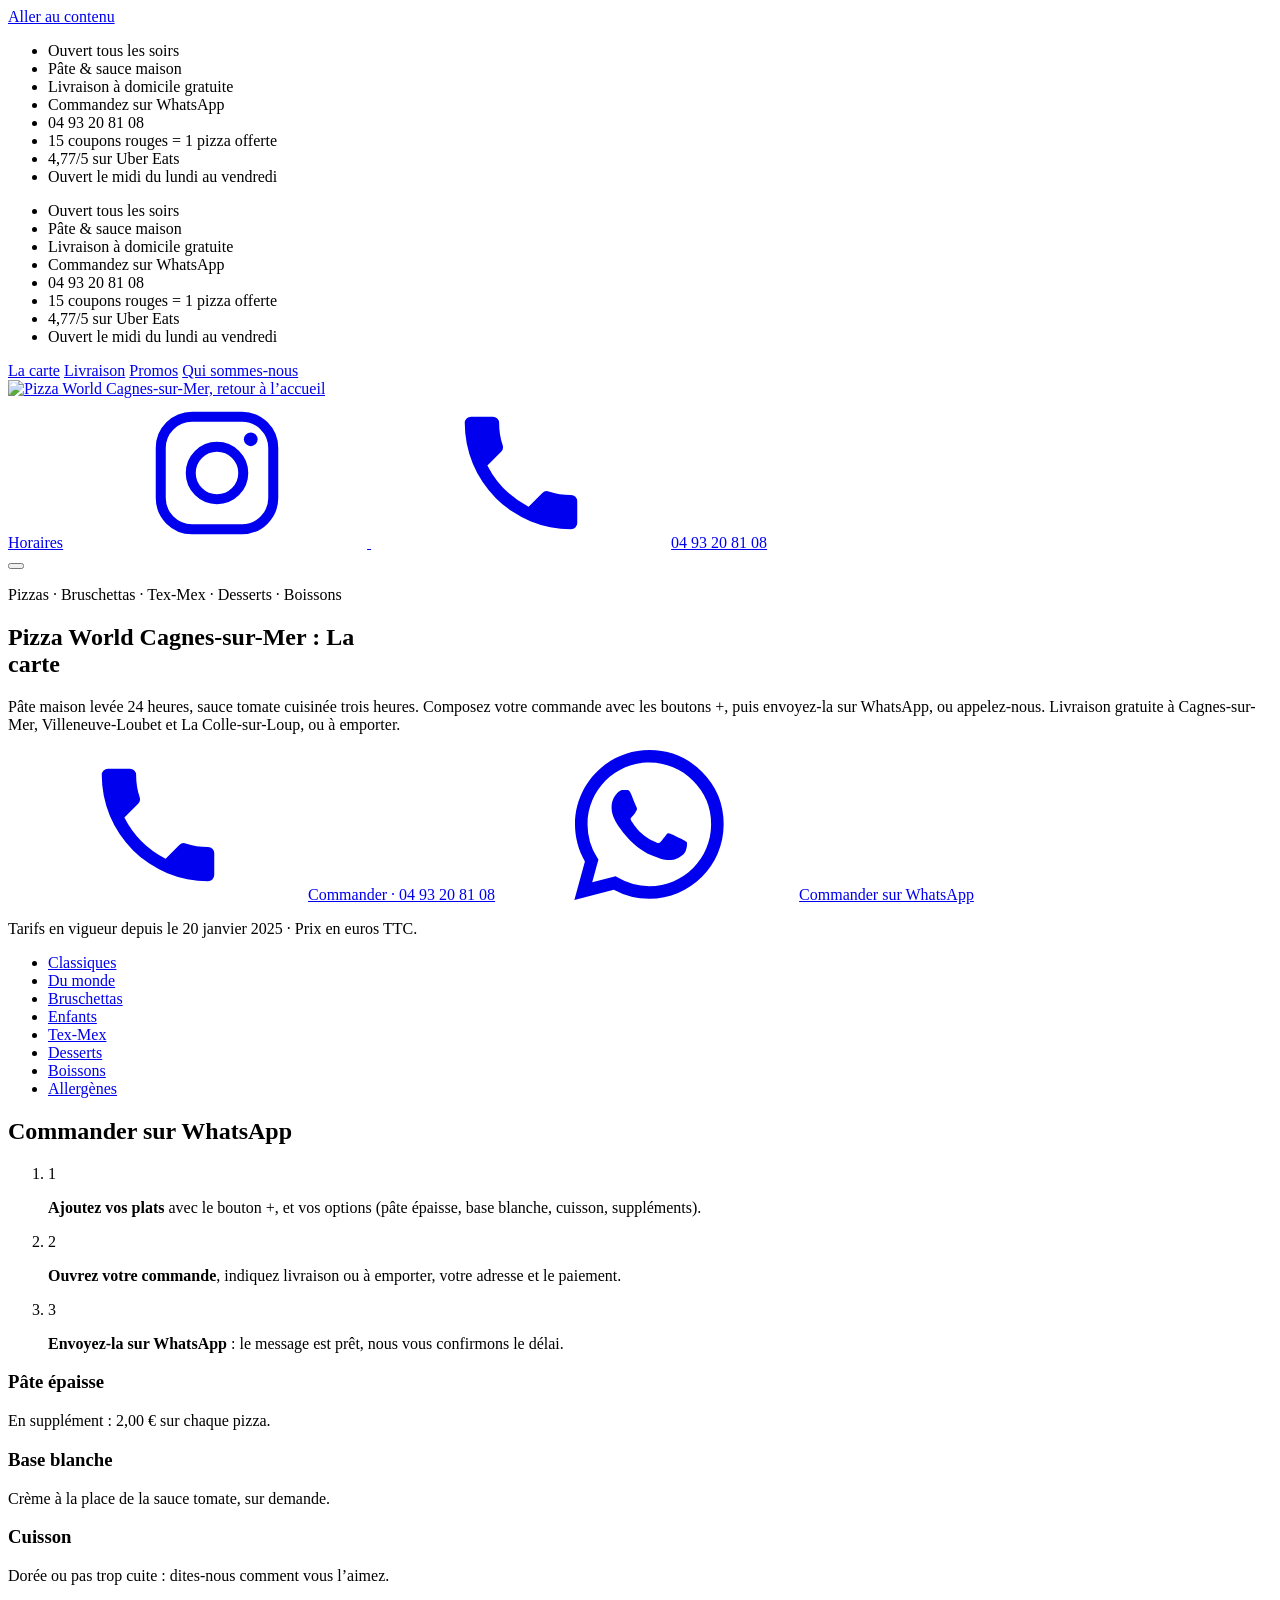
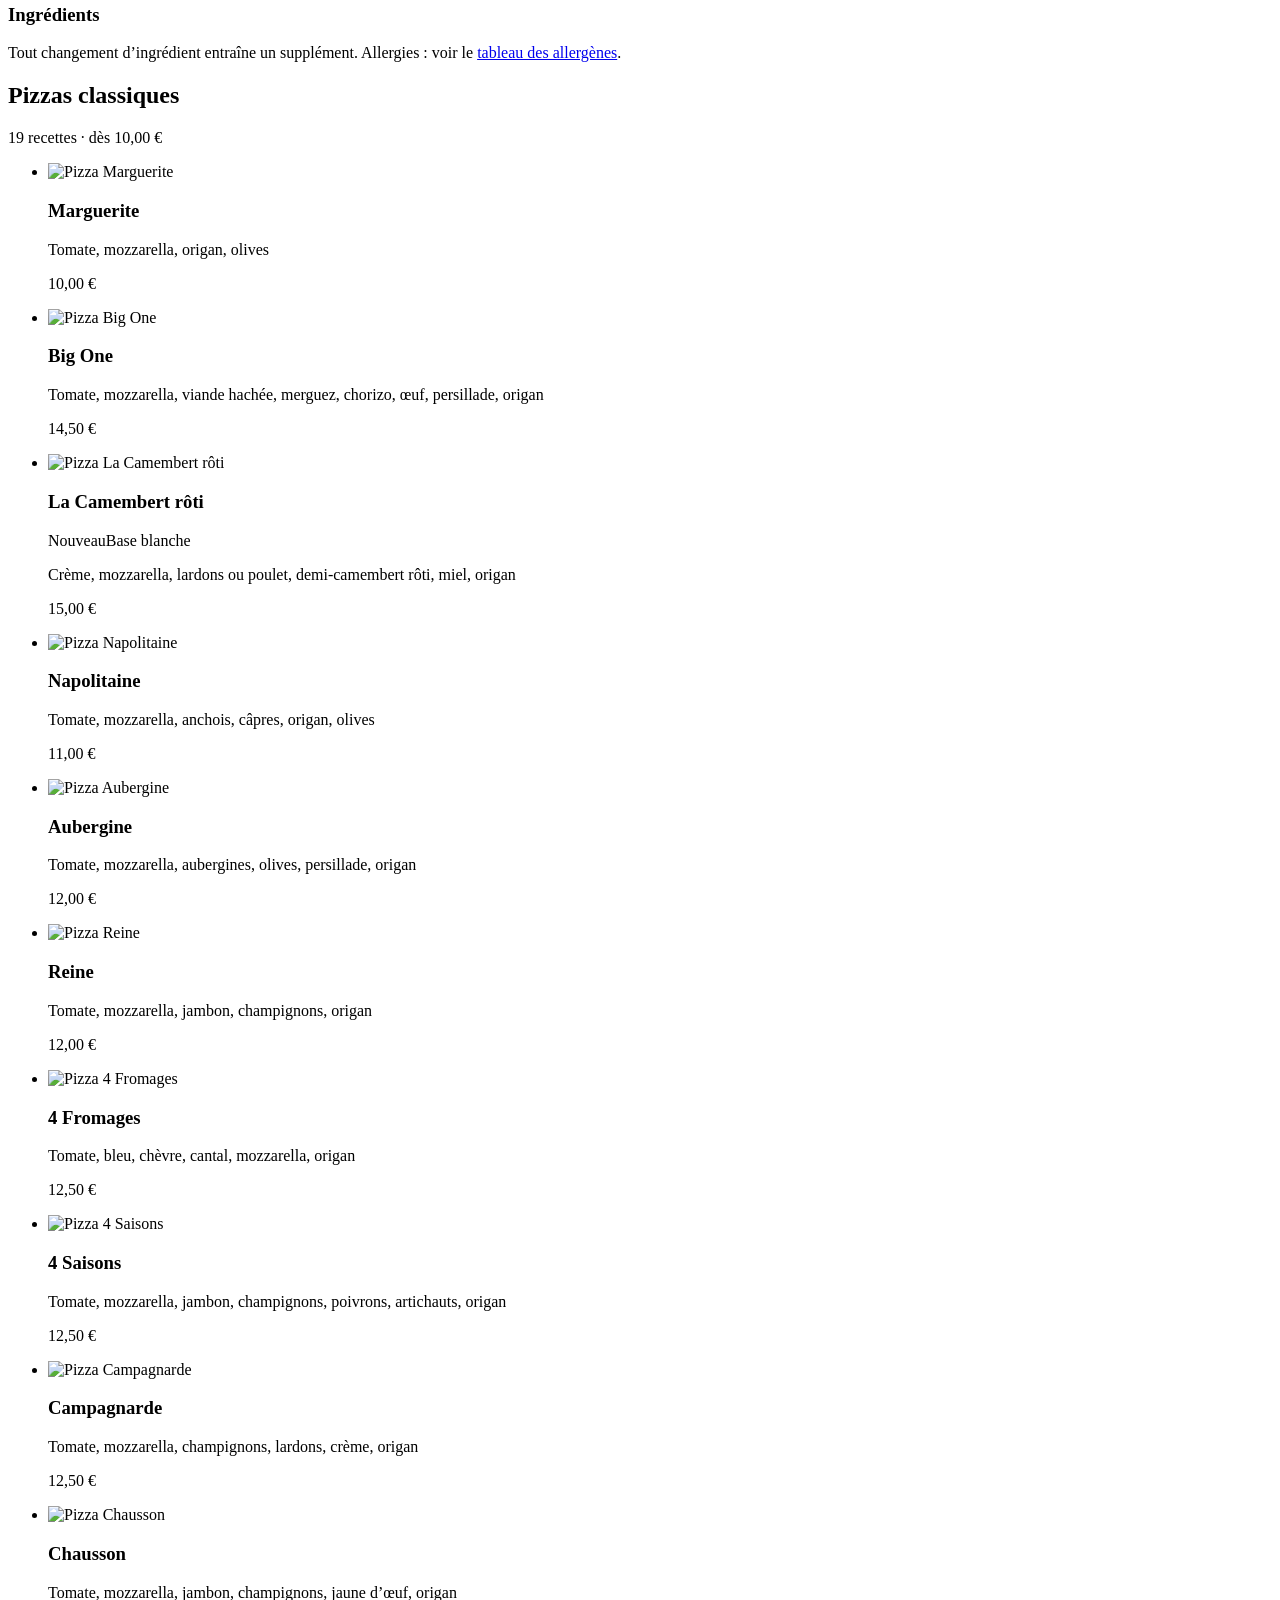
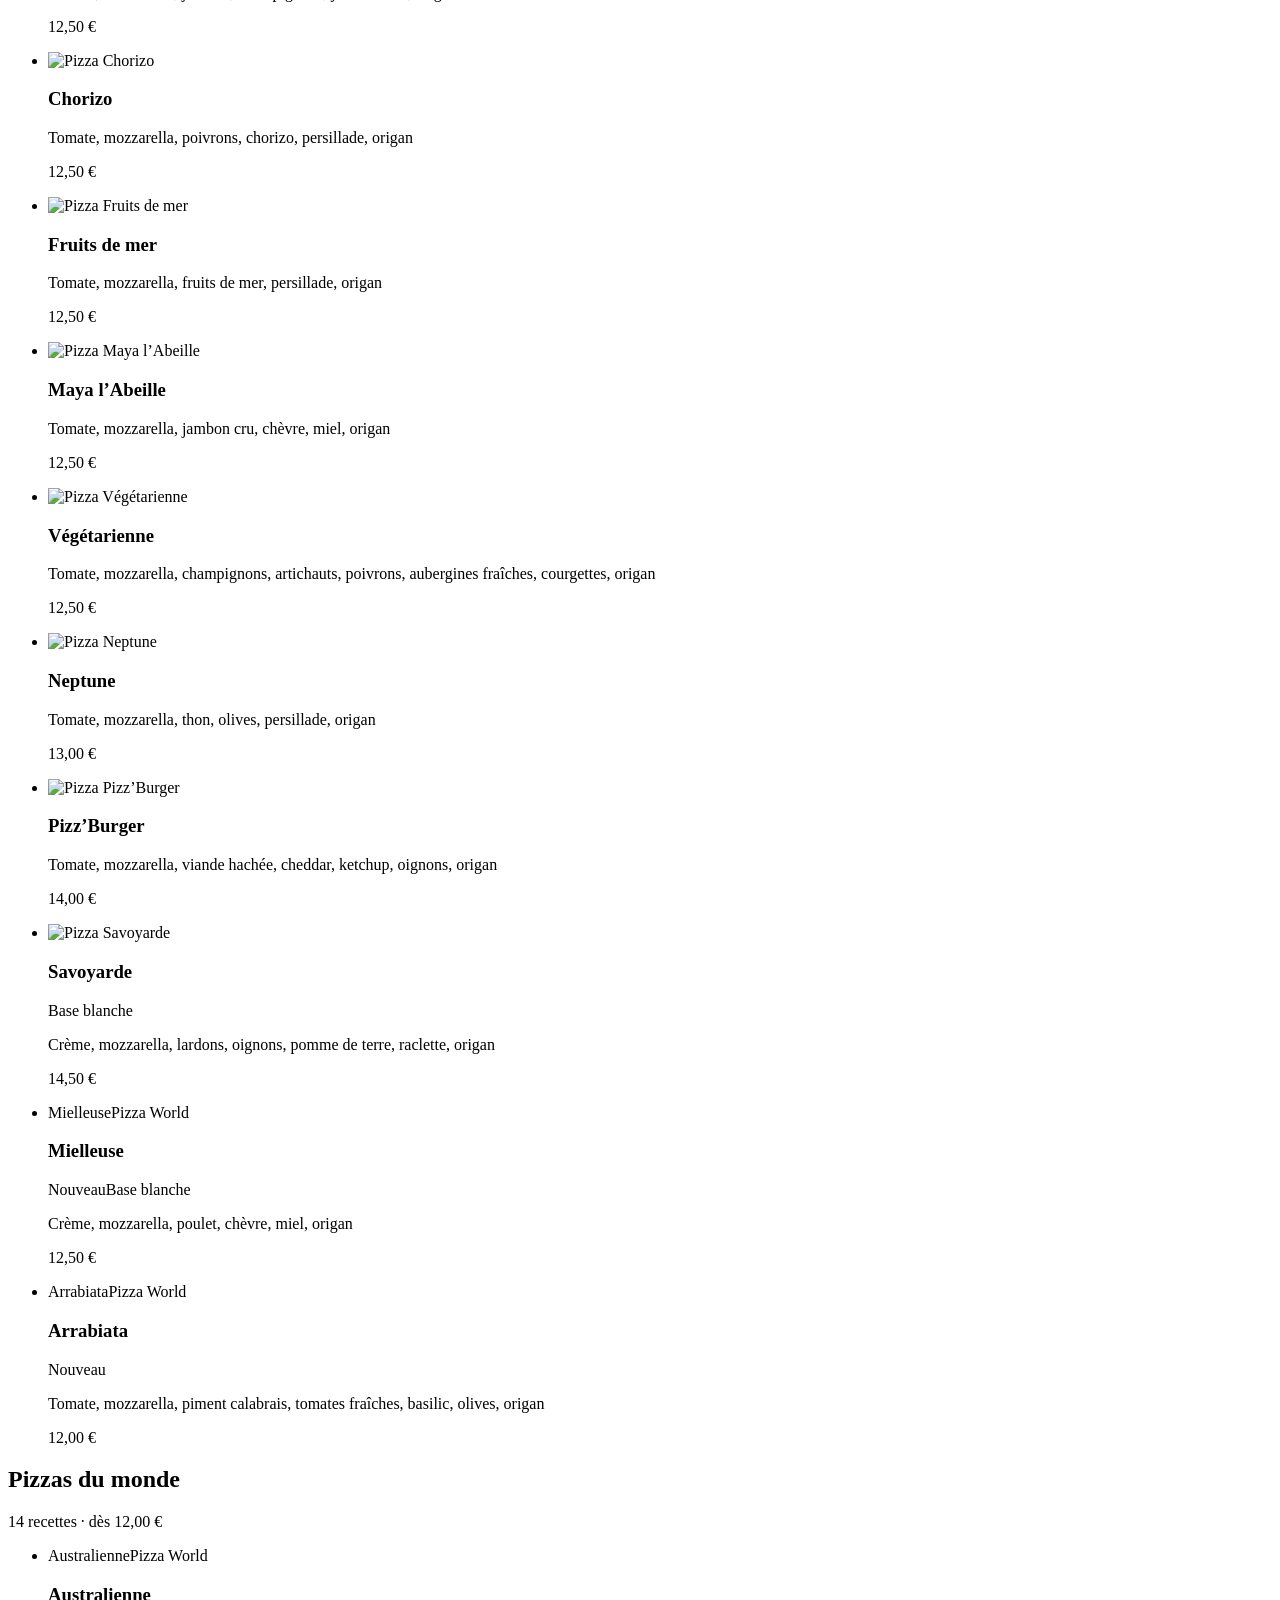
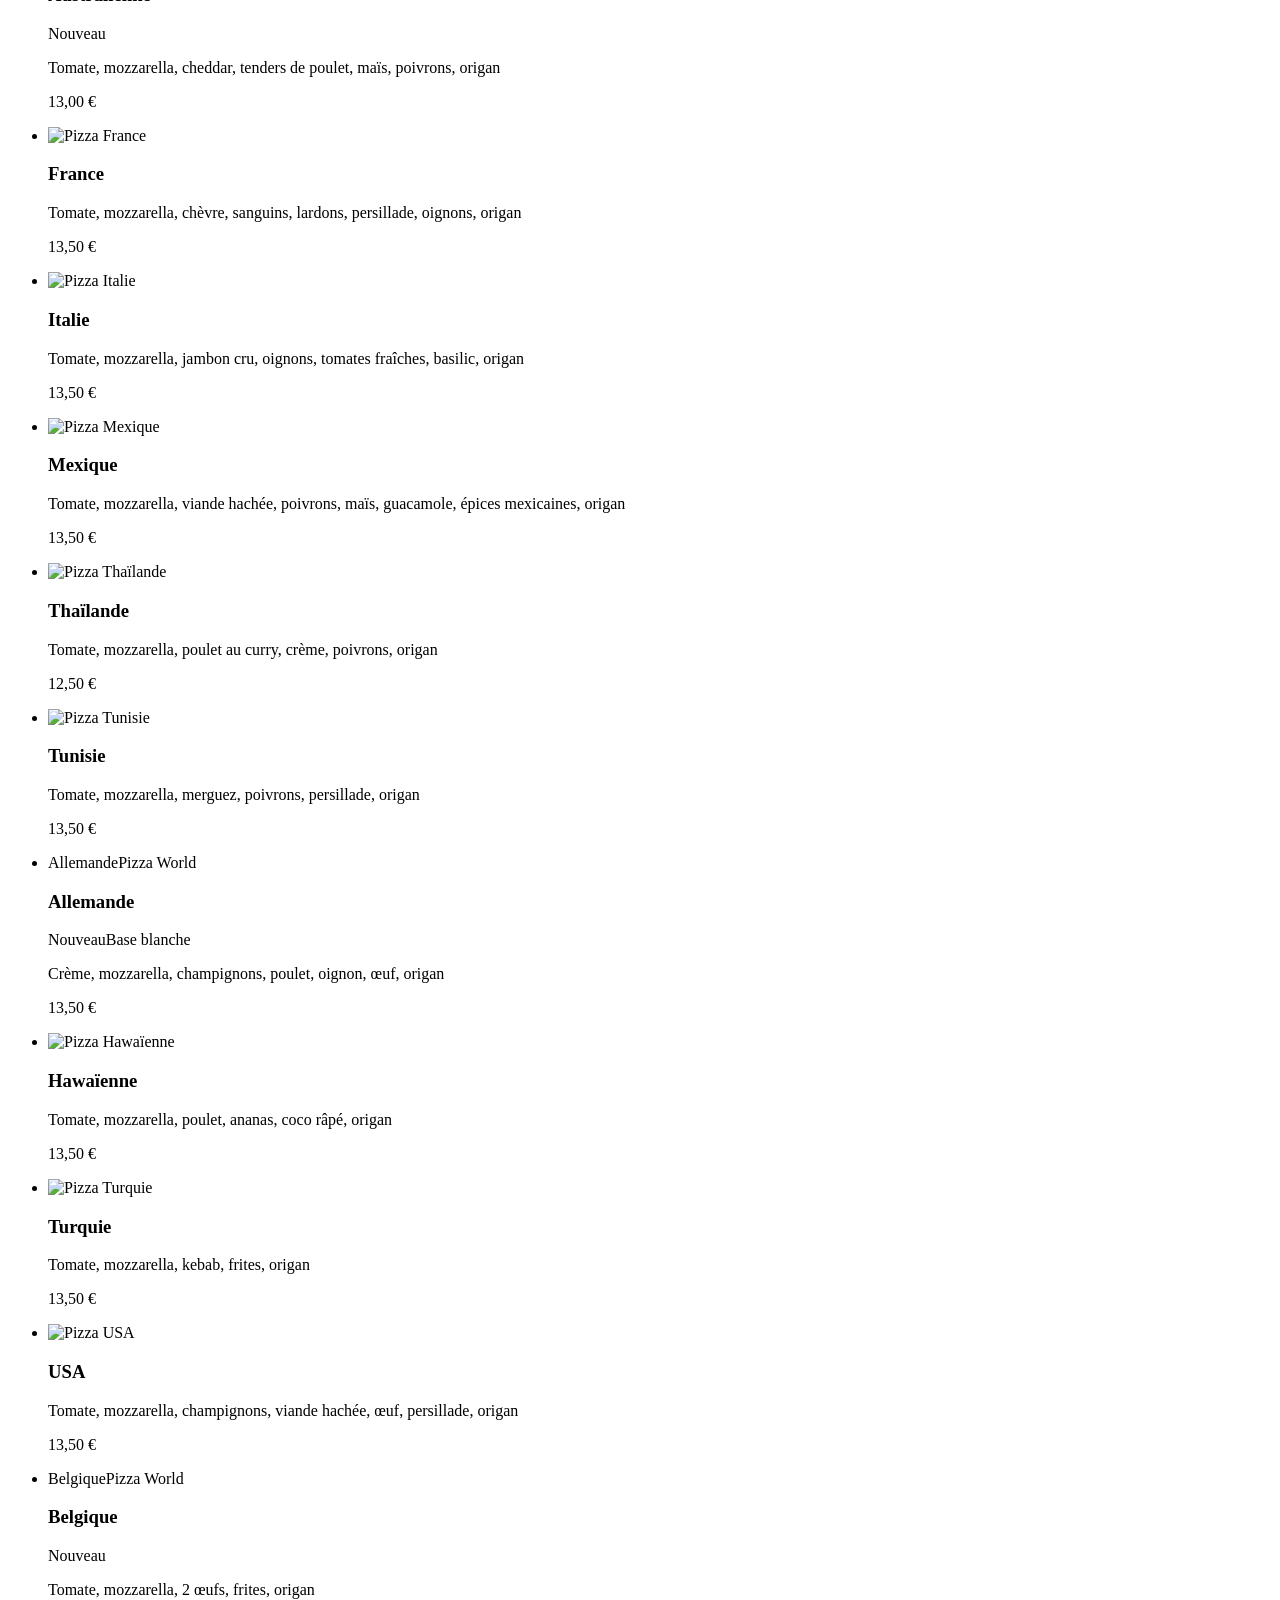
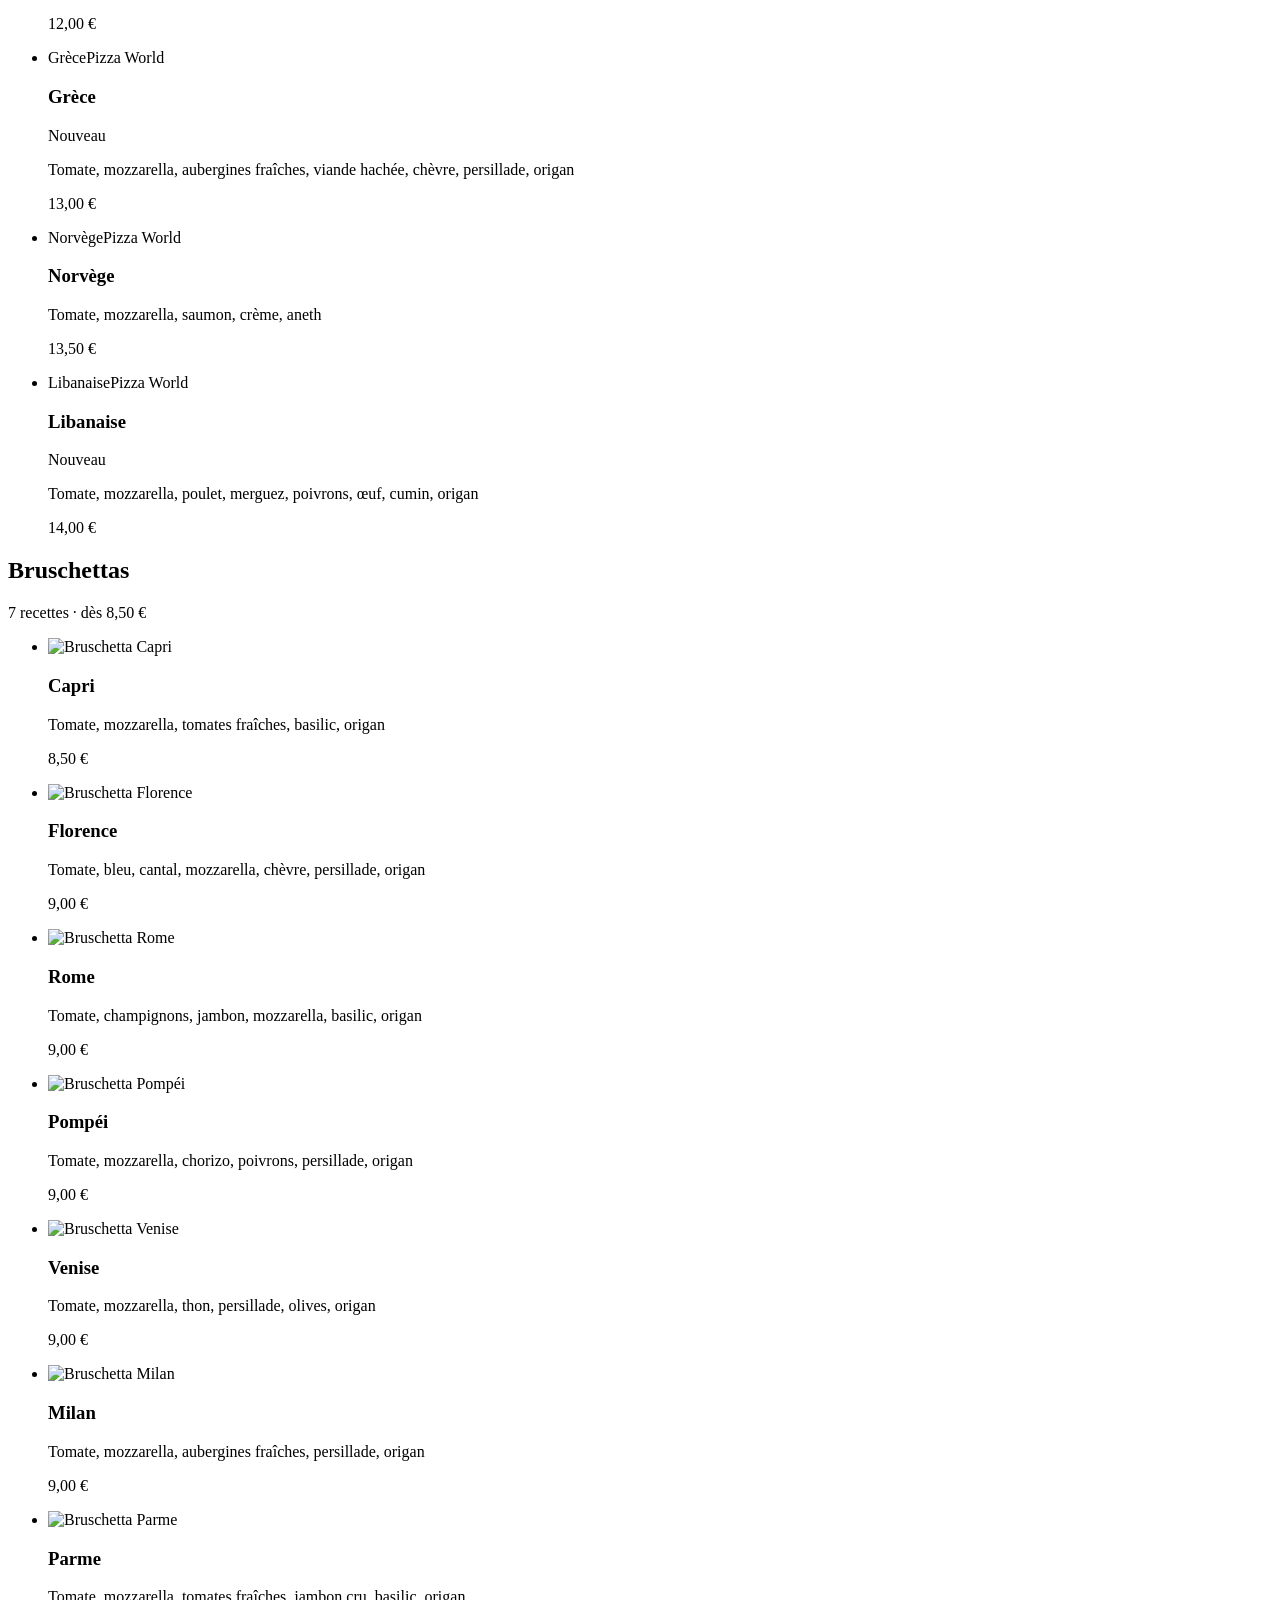
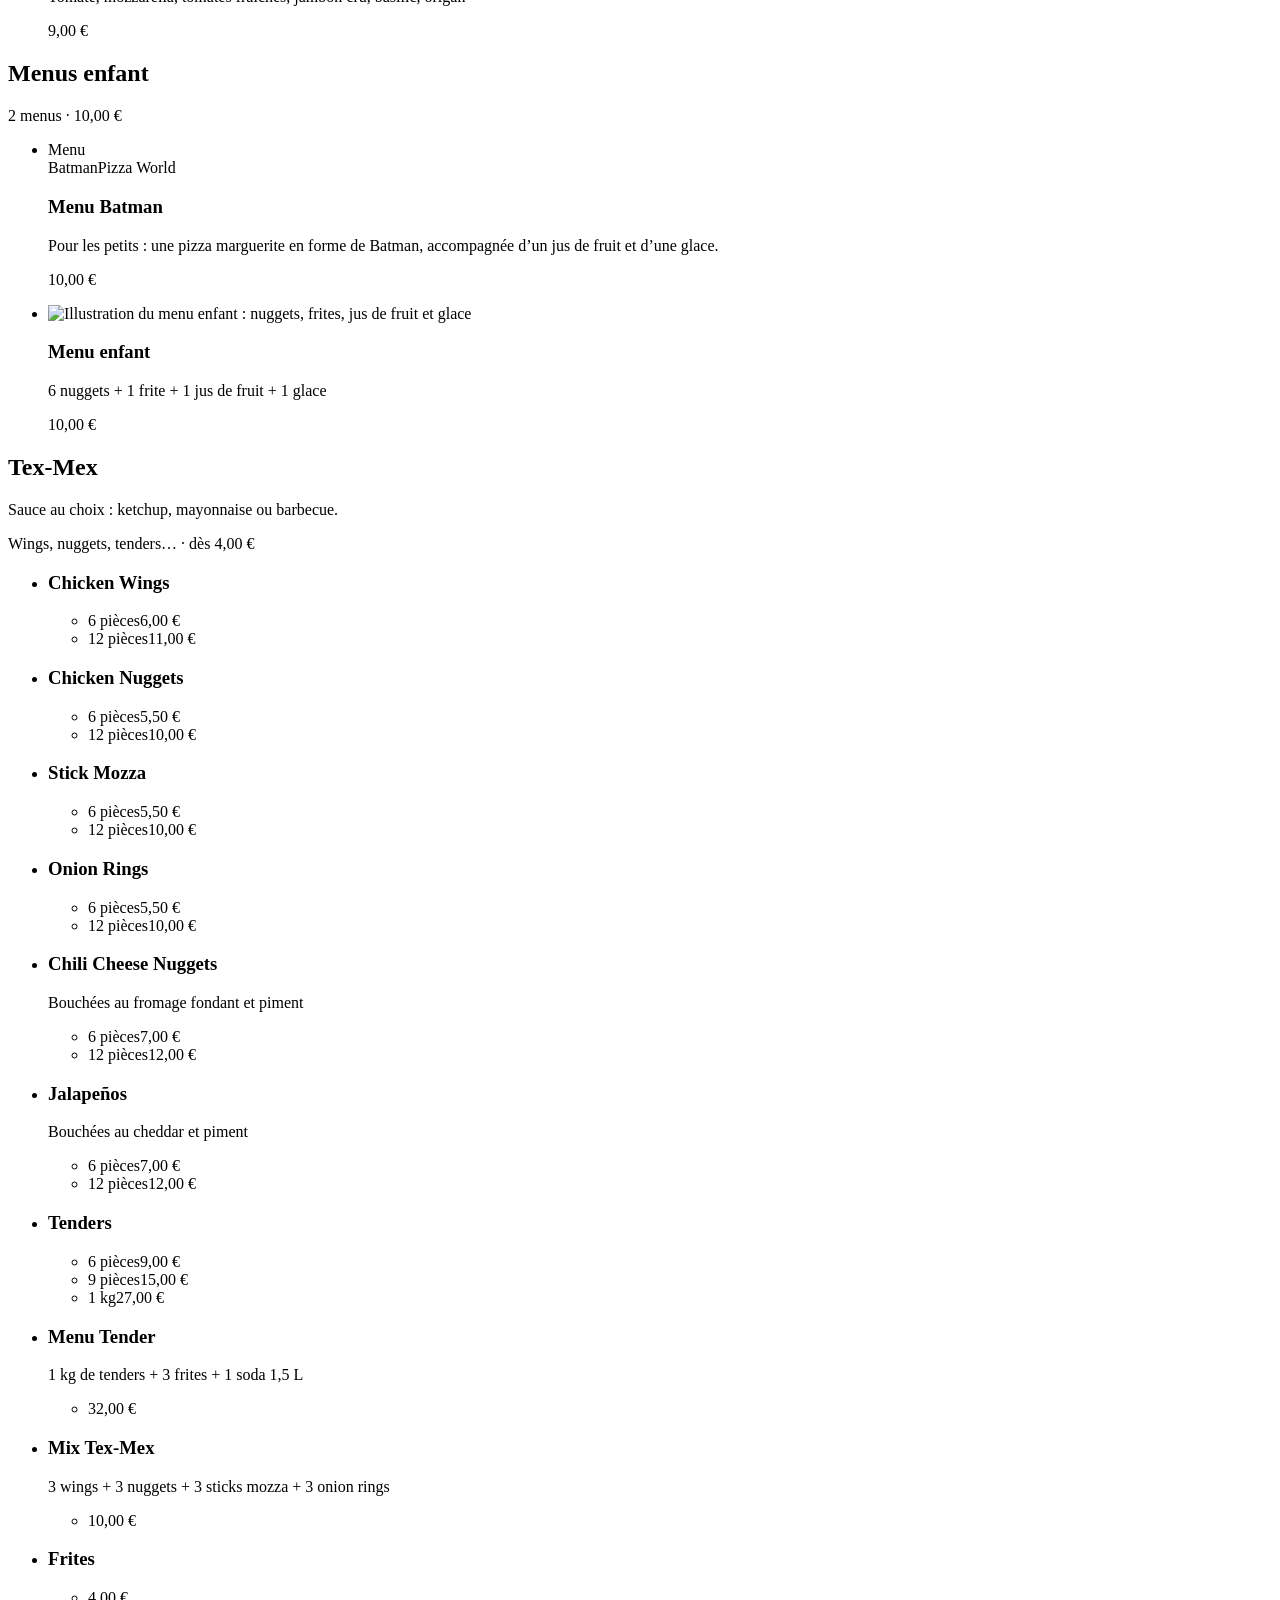
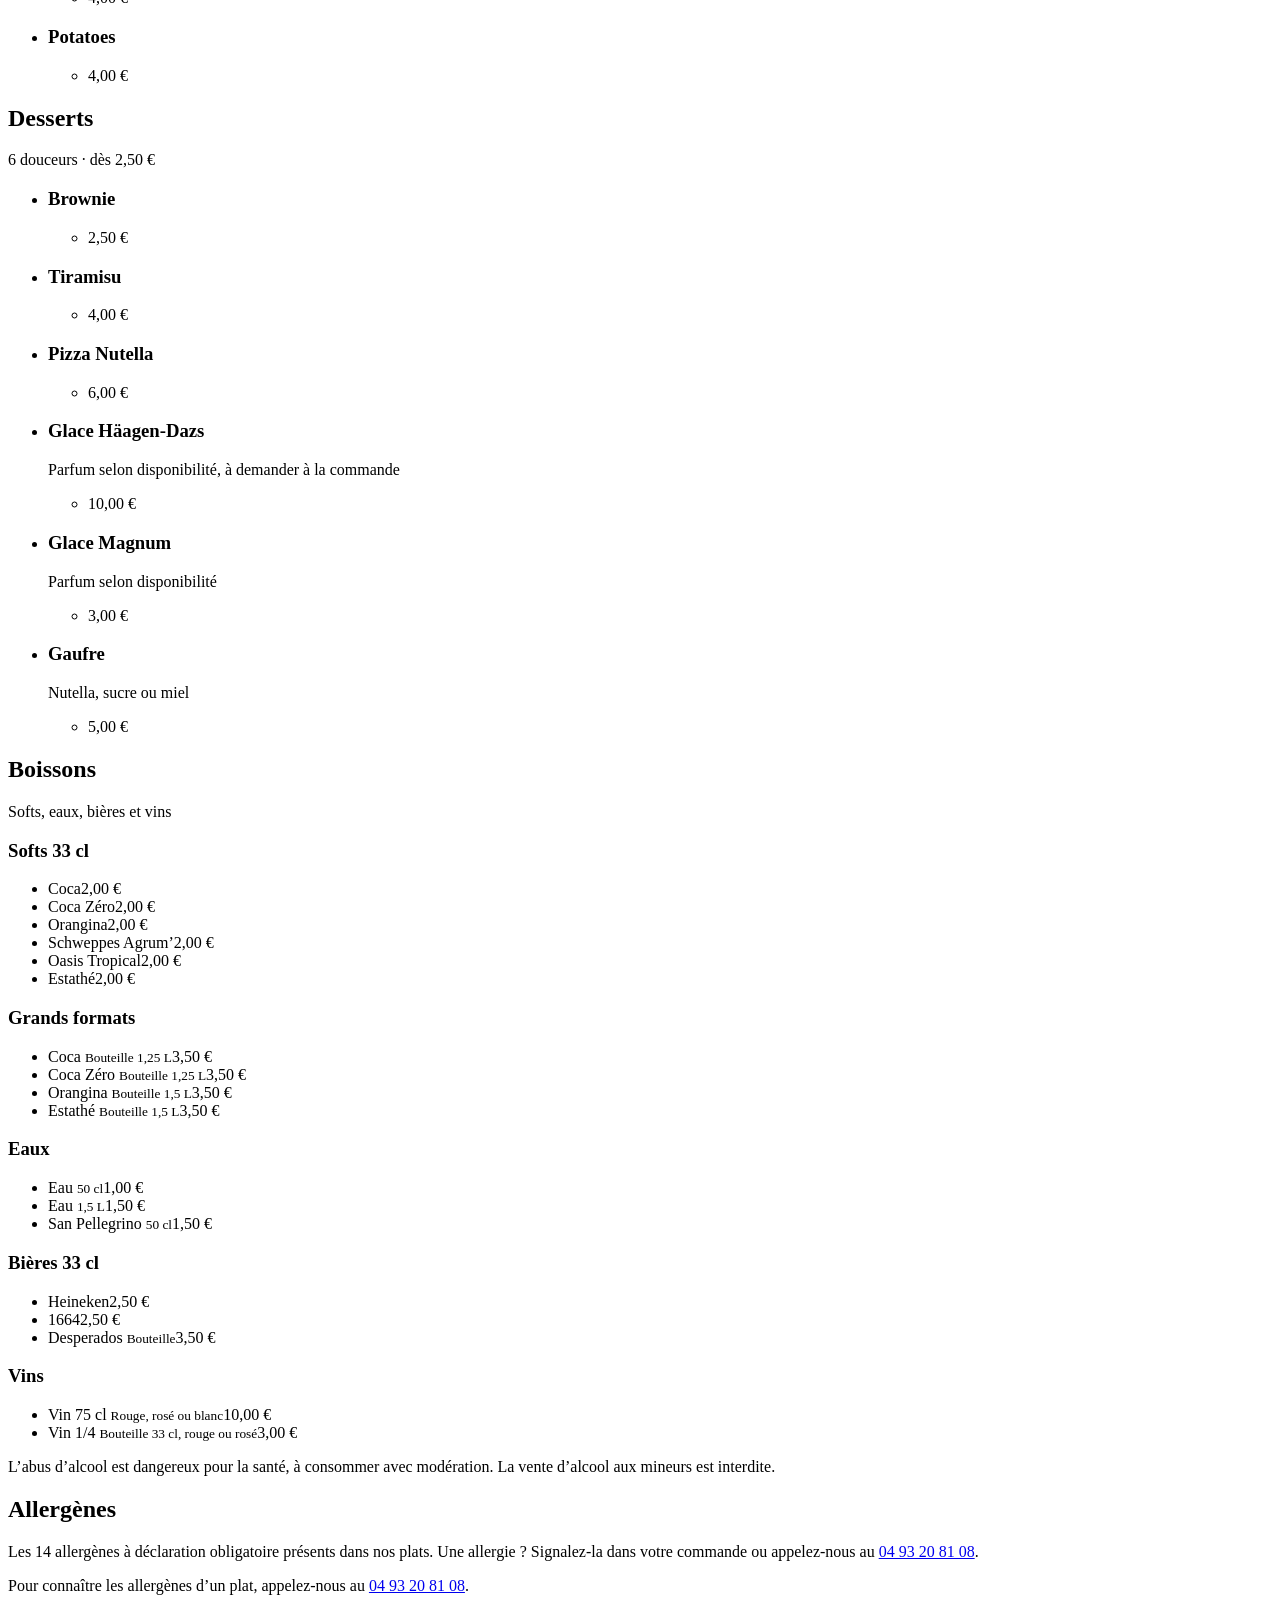
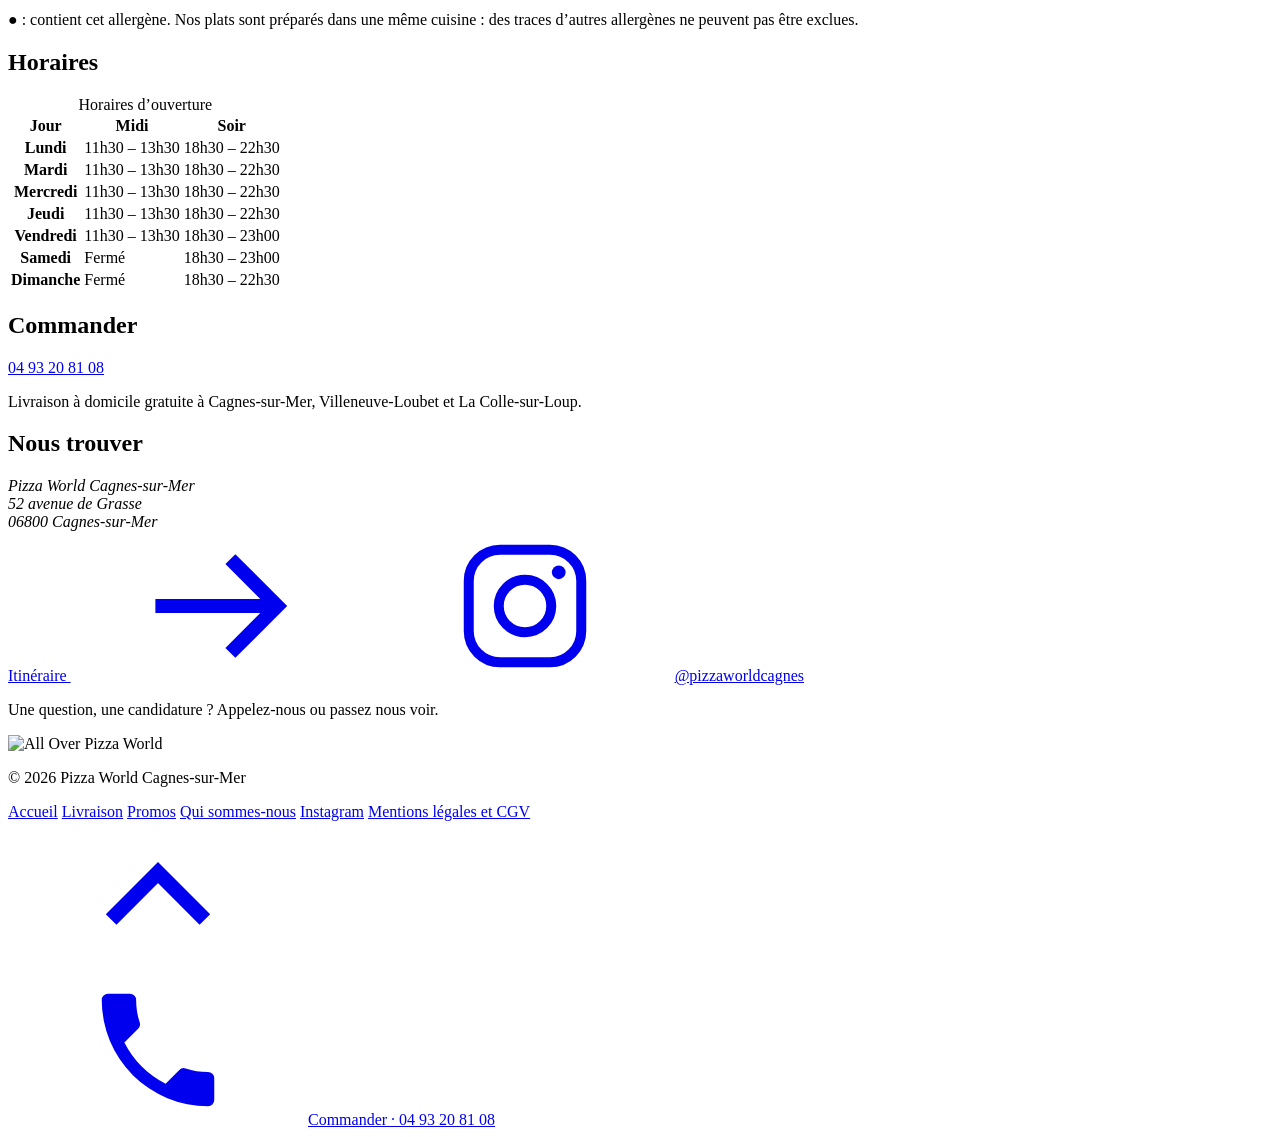
==== carte.html @ 0be0c3c1 "Add files via upload" ====
<!doctype html>
<html lang="fr" class="has-cat-nav">
<head>
  <meta charset="utf-8">
  <meta name="viewport" content="width=device-width, initial-scale=1">
  <title>Carte des pizzas · Pizza World Cagnes-sur-Mer</title>
  <meta name="description" content="La carte de Pizza World Cagnes-sur-Mer : 19 pizzas classiques, 14 pizzas du monde, 7 bruschettas, Tex-Mex, desserts et boissons. Livraison gratuite, commande sur WhatsApp ou au 04 93 20 81 08.">
  <link rel="canonical" href="https://cagnes.pizzaworld.fr/carte.html">
  <meta name="robots" content="index, follow, max-image-preview:large">
  <meta name="theme-color" content="#013ec5">

  <meta property="og:type" content="website">
  <meta property="og:locale" content="fr_FR">
  <meta property="og:site_name" content="Pizza World Cagnes-sur-Mer">
  <meta property="og:title" content="Carte des pizzas · Pizza World Cagnes-sur-Mer">
  <meta property="og:description" content="Pizzas classiques et du monde, bruschettas, Tex-Mex, desserts et boissons. Pâte maison levée 24 h, livraison gratuite.">
  <meta property="og:url" content="https://cagnes.pizzaworld.fr/carte.html">
  <meta property="og:image" content="https://cagnes.pizzaworld.fr/assets/img/og-image.jpg">
  <meta name="twitter:card" content="summary_large_image">

  <script type="application/ld+json">
  {
    "@context": "https://schema.org",
    "@type": "BreadcrumbList",
    "itemListElement": [
      { "@type": "ListItem", "position": 1, "name": "Accueil", "item": "https://cagnes.pizzaworld.fr/" },
      { "@type": "ListItem", "position": 2, "name": "La carte", "item": "https://cagnes.pizzaworld.fr/carte.html" }
    ]
  }
  </script>

  <link rel="icon" href="favicon.ico" sizes="32x32">
  <link rel="icon" href="assets/img/favicon.svg" type="image/svg+xml">
  <link rel="apple-touch-icon" href="assets/img/apple-touch-icon.png">
  <link rel="preconnect" href="https://fonts.googleapis.com">
  <link rel="preconnect" href="https://fonts.gstatic.com" crossorigin>
  <link rel="stylesheet" href="https://fonts.googleapis.com/css2?family=Outfit:wght@300;400;500;600;700&amp;display=swap">
  <link rel="stylesheet" href="assets/css/style.css">
</head>
<body>
  <svg width="0" height="0" style="position:absolute" aria-hidden="true" focusable="false">
    <symbol id="i-phone" viewBox="0 0 24 24"><path fill="currentColor" d="M6.62 10.79a15.05 15.05 0 0 0 6.59 6.59l2.2-2.2a1 1 0 0 1 1.02-.24c1.12.37 2.32.57 3.57.57a1 1 0 0 1 1 1V20a1 1 0 0 1-1 1A17 17 0 0 1 3 4a1 1 0 0 1 1-1h3.5a1 1 0 0 1 1 1c0 1.25.2 2.45.57 3.57a1 1 0 0 1-.25 1.02l-2.2 2.2Z"/></symbol>
    <symbol id="i-arrow" viewBox="0 0 16 16"><path fill="none" stroke="currentColor" stroke-width="1.5" d="M1 8h13M9 3l5 5-5 5"/></symbol>
    <symbol id="i-up" viewBox="0 0 16 16"><path fill="none" stroke="currentColor" stroke-width="1.6" d="M3 10.5 8 5.5l5 5"/></symbol>
    <symbol id="i-instagram" viewBox="0 0 24 24"><g fill="none" stroke="currentColor" stroke-width="1.6"><rect x="3" y="3" width="18" height="18" rx="5"/><circle cx="12" cy="12" r="4.2"/></g><circle cx="17.4" cy="6.6" r="1.1" fill="currentColor"/></symbol>
    <symbol id="i-whatsapp" viewBox="0 0 24 24"><path fill="currentColor" d="M17.472 14.382c-.297-.149-1.758-.867-2.03-.967-.273-.099-.471-.148-.67.15-.197.297-.767.966-.94 1.164-.173.199-.347.223-.644.075-.297-.15-1.255-.463-2.39-1.475-.883-.788-1.48-1.761-1.653-2.059-.173-.297-.018-.458.13-.606.134-.133.298-.347.446-.52.149-.174.198-.298.298-.497.099-.198.05-.371-.025-.52-.075-.149-.669-1.612-.916-2.207-.242-.579-.487-.5-.669-.51-.173-.008-.371-.01-.57-.01-.198 0-.52.074-.792.372-.272.297-1.04 1.016-1.04 2.479 0 1.462 1.065 2.875 1.213 3.074.149.198 2.096 3.2 5.077 4.487.709.306 1.262.489 1.694.625.712.227 1.36.195 1.871.118.571-.085 1.758-.719 2.006-1.413.248-.694.248-1.289.173-1.413-.074-.124-.272-.198-.57-.347m-5.421 7.403h-.004a9.87 9.87 0 0 1-5.031-1.378l-.361-.214-3.741.982.998-3.648-.235-.374a9.86 9.86 0 0 1-1.51-5.26c.001-5.45 4.436-9.884 9.888-9.884 2.64 0 5.122 1.03 6.988 2.898a9.825 9.825 0 0 1 2.893 6.994c-.003 5.45-4.437 9.884-9.885 9.884m8.413-18.297A11.815 11.815 0 0 0 12.05 0C5.495 0 .16 5.335.157 11.892c0 2.096.547 4.142 1.588 5.945L.057 24l6.305-1.654a11.882 11.882 0 0 0 5.683 1.448h.005c6.554 0 11.89-5.335 11.893-11.893a11.821 11.821 0 0 0-3.48-8.413Z"/></symbol>
  </svg>

  <a class="skip-link" href="#contenu">Aller au contenu</a>

  <!-- ===== En-tête ===== -->
  <header class="site-header dark">
    <div class="wrap header-inner">
      <!-- Bandeau d'infos défilantes : en haut sur ordinateur, à côté du logo sur mobile -->
      <div class="header-ticker" aria-hidden="true">
        <div class="header-ticker-track">
          <ul>
            <li><span data-open-status>Ouvert tous les soirs</span></li>
            <li>Pâte &amp; sauce maison</li>
            <li>Livraison à domicile gratuite</li>
            <li>Commandez sur WhatsApp</li>
            <li>04 93 20 81 08</li>
            <li>15 coupons rouges = 1 pizza offerte</li>
            <li>4,77/5 sur Uber Eats</li>
            <li>Ouvert le midi du lundi au vendredi</li>
          </ul>
          <ul>
            <li><span data-open-status>Ouvert tous les soirs</span></li>
            <li>Pâte &amp; sauce maison</li>
            <li>Livraison à domicile gratuite</li>
            <li>Commandez sur WhatsApp</li>
            <li>04 93 20 81 08</li>
            <li>15 coupons rouges = 1 pizza offerte</li>
            <li>4,77/5 sur Uber Eats</li>
            <li>Ouvert le midi du lundi au vendredi</li>
          </ul>
        </div>
      </div>

      <nav class="nav nav-left" aria-label="Navigation principale">
        <a class="nav-link" href="carte.html" aria-current="page">La carte</a>
        <a class="nav-link" href="index.html#livraison">Livraison</a>
        <a class="nav-link" href="index.html#promotions" data-promos-link>Promos</a>
        <a class="nav-link" href="index.html#qui-sommes-nous">Qui sommes-nous</a>
      </nav>

      <a class="brand" href="index.html">
        <img src="assets/img/logo-320.png" width="320" height="250" alt="Pizza World Cagnes-sur-Mer, retour à l’accueil">
      </a>

      <div class="nav nav-right">
        <a class="nav-link" href="#horaires">Horaires</a>
        <a class="nav-icon" href="https://www.instagram.com/pizzaworldcagnes/" target="_blank" rel="noopener" aria-label="Instagram @pizzaworldcagnes (nouvelle fenêtre)">
          <svg class="icon" aria-hidden="true"><use href="#i-instagram"/></svg>
        </a>
        <a class="btn btn-sm" href="tel:+33493208108">
          <svg class="icon" aria-hidden="true"><use href="#i-phone"/></svg>04 93 20 81 08
        </a>
      </div>

      <button class="nav-toggle" type="button" aria-expanded="false" aria-controls="mobile-nav" aria-label="Ouvrir le menu">
        <span class="nav-toggle-bars" aria-hidden="true"></span>
      </button>
    </div>

    <div class="mobile-nav dark" id="mobile-nav" hidden>
      <nav class="mobile-nav-links" aria-label="Navigation mobile">
        <a href="index.html">Accueil <svg class="icon" aria-hidden="true"><use href="#i-arrow"/></svg></a>
        <a href="carte.html" aria-current="page">La carte <svg class="icon" aria-hidden="true"><use href="#i-arrow"/></svg></a>
        <a href="index.html#livraison">Livraison <svg class="icon" aria-hidden="true"><use href="#i-arrow"/></svg></a>
        <a href="index.html#promotions" data-promos-link>Promos <svg class="icon" aria-hidden="true"><use href="#i-arrow"/></svg></a>
        <a href="index.html#qui-sommes-nous">Qui sommes-nous <svg class="icon" aria-hidden="true"><use href="#i-arrow"/></svg></a>
        <a href="#horaires">Horaires &amp; accès <svg class="icon" aria-hidden="true"><use href="#i-arrow"/></svg></a>
      </nav>
      <div class="mobile-nav-foot">
        <p class="status" data-open-status hidden></p>
        <a class="btn" href="tel:+33493208108"><svg class="icon" aria-hidden="true"><use href="#i-phone"/></svg>Commander · 04 93 20 81 08</a>
        <a class="social-link" href="https://www.instagram.com/pizzaworldcagnes/" target="_blank" rel="noopener"><svg class="icon" aria-hidden="true"><use href="#i-instagram"/></svg>@pizzaworldcagnes</a>
        <p class="small muted">52 avenue de Grasse, 06800 Cagnes-sur-Mer</p>
      </div>
    </div>
  </header>

  <main id="contenu">

    <!-- ===== Titre de page ===== -->
    <section class="page-hero dark" aria-labelledby="carte-title">
      <div class="wrap page-hero-grid">
        <div>
          <p class="eyebrow">Pizzas · Bruschettas · Tex-Mex · Desserts · Boissons</p>
          <h1 class="display" id="carte-title"><span class="sr-only">Pizza World Cagnes-sur-Mer&nbsp;: </span>La<br>carte</h1>
        </div>
        <div class="page-hero-aside">
          <p class="lead">Pâte maison levée 24&nbsp;heures, sauce tomate cuisinée trois heures. Composez votre commande avec les boutons +, puis envoyez-la sur WhatsApp, ou appelez-nous. Livraison gratuite à Cagnes-sur-Mer, Villeneuve-Loubet et La Colle-sur-Loup, ou à emporter.</p>
          <div class="page-hero-actions">
            <a class="btn" href="tel:+33493208108"><svg class="icon" aria-hidden="true"><use href="#i-phone"/></svg>Commander · 04 93 20 81 08</a>
            <a class="btn btn-outline" href="#commander"><svg class="icon" aria-hidden="true"><use href="#i-whatsapp"/></svg>Commander sur WhatsApp</a>
          </div>
          <p class="footnote">Tarifs en vigueur depuis le 20 janvier 2025 · Prix en euros TTC.</p>
        </div>
      </div>
    </section>

    <!-- ===== Rubriques ===== -->
    <nav class="cat-nav dark" aria-label="Rubriques de la carte" data-cat-nav>
      <div class="wrap cat-nav-inner">
        <ul>
          <li><a href="#classiques">Classiques</a></li>
          <li><a href="#monde">Du monde</a></li>
          <li><a href="#bruschettas">Bruschettas</a></li>
          <li><a href="#enfants">Enfants</a></li>
          <li><a href="#tex-mex">Tex-Mex</a></li>
          <li><a href="#desserts">Desserts</a></li>
          <li><a href="#boissons">Boissons</a></li>
          <li><a href="#allergenes">Allergènes</a></li>
        </ul>
      </div>
    </nav>

    <div class="light">

      <!-- Options valables sur toutes les pizzas -->
      <div class="wrap options-wrap">
        <!-- Promos du moment : remplies automatiquement à partir de assets/js/promos.js -->
        <aside class="promo-strip" data-promos-strip aria-label="Promotions du moment" hidden></aside>
        <section class="steps" id="commander" aria-labelledby="steps-title">
          <h2 class="sr-only" id="steps-title">Commander sur WhatsApp</h2>
          <ol>
            <li><span class="step-num">1</span><p><strong>Ajoutez vos plats</strong> avec le bouton +, et vos options (pâte épaisse, base blanche, cuisson, suppléments).</p></li>
            <li><span class="step-num">2</span><p><strong>Ouvrez votre commande</strong>, indiquez livraison ou à emporter, votre adresse et le paiement.</p></li>
            <li><span class="step-num">3</span><p><strong>Envoyez-la sur WhatsApp</strong> : le message est prêt, nous vous confirmons le délai.</p></li>
          </ol>
        </section>
        <section class="options" aria-label="À votre goût, sur toutes les pizzas">
          <div class="option"><h3>Pâte épaisse</h3><p>En supplément&nbsp;: 2,00&nbsp;€ sur chaque pizza.</p></div>
          <div class="option"><h3>Base blanche</h3><p>Crème à la place de la sauce tomate, sur demande.</p></div>
          <div class="option"><h3>Cuisson</h3><p>Dorée ou pas trop cuite&nbsp;: dites-nous comment vous l’aimez.</p></div>
          <div class="option"><h3>Ingrédients</h3><p>Tout changement d’ingrédient entraîne un supplément. Allergies&nbsp;: voir le <a href="#allergenes">tableau des allergènes</a>.</p></div>
        </section>
        <!-- Liste remplie automatiquement à partir des SUPPLEMENTS de assets/js/main.js -->
        <details class="supps-list" data-supplements-list hidden>
          <summary><span class="supps-list-title">Suppléments sur les pizzas et bruschettas</span><span class="supps-list-meta" data-supplements-meta></span></summary>
          <div class="supps-list-body"></div>
        </details>
      </div>

      <!-- ===== Pizzas classiques ===== -->
      <section class="menu-section" id="classiques" aria-labelledby="classiques-title">
        <div class="wrap">
          <div class="menu-head">
            <div class="menu-head-text"><h2 class="heading-lg" id="classiques-title">Pizzas classiques</h2></div>
            <p class="menu-head-meta">19 recettes · dès 10,00&nbsp;€</p>
          </div>
          <ul class="food-grid food-grid--menu" data-kind="pizza">
            <li class="food-card">
              <div class="food-frame"><img class="food-media" src="assets/img/pizzas/marguerite.jpg" width="800" height="533" alt="Pizza Marguerite" loading="lazy" decoding="async"></div>
              <div class="food-body">
                <div class="food-title"><h3>Marguerite</h3></div>
                <p class="food-desc">Tomate, mozzarella, origan, olives</p>
                <p class="food-foot"><span class="price">10,00&nbsp;€</span></p>
              </div>
            </li>
            <li class="food-card">
              <div class="food-frame"><img class="food-media" src="assets/img/pizzas/big-one.jpg" width="550" height="367" alt="Pizza Big One" loading="lazy" decoding="async"></div>
              <div class="food-body">
                <div class="food-title"><h3>Big One</h3></div>
                <p class="food-desc">Tomate, mozzarella, viande hachée, merguez, chorizo, œuf, persillade, origan</p>
                <p class="food-foot"><span class="price">14,50&nbsp;€</span></p>
              </div>
            </li>
            <li class="food-card" data-choices="Lardons|Poulet" data-disc="assets/img/pizzas-3d/camembert-roti.jpg">
              <div class="food-frame"><img class="food-media" src="assets/img/pizzas/camembert-roti.jpg" width="1000" height="1000" alt="Pizza La Camembert rôti" loading="lazy" decoding="async"></div>
              <div class="food-body">
                <div class="food-title"><h3>La Camembert rôti</h3><span class="badge badge--new">Nouveau</span><span class="badge">Base blanche</span></div>
                <p class="food-desc">Crème, mozzarella, lardons ou poulet, demi-camembert rôti, miel, origan</p>
                <p class="food-foot"><span class="price">15,00&nbsp;€</span></p>
              </div>
            </li>
            <li class="food-card">
              <div class="food-frame"><img class="food-media" src="assets/img/pizzas/napolitaine.jpg" width="550" height="367" alt="Pizza Napolitaine" loading="lazy" decoding="async"></div>
              <div class="food-body">
                <div class="food-title"><h3>Napolitaine</h3></div>
                <p class="food-desc">Tomate, mozzarella, anchois, câpres, origan, olives</p>
                <p class="food-foot"><span class="price">11,00&nbsp;€</span></p>
              </div>
            </li>
            <li class="food-card">
              <div class="food-frame"><img class="food-media" src="assets/img/pizzas/aubergine.jpg" width="550" height="367" alt="Pizza Aubergine" loading="lazy" decoding="async"></div>
              <div class="food-body">
                <div class="food-title"><h3>Aubergine</h3></div>
                <p class="food-desc">Tomate, mozzarella, aubergines, olives, persillade, origan</p>
                <p class="food-foot"><span class="price">12,00&nbsp;€</span></p>
              </div>
            </li>
            <li class="food-card" data-disc="assets/img/pizzas-3d/reine.jpg">
              <div class="food-frame"><img class="food-media" src="assets/img/pizzas/reine.jpg" width="1000" height="1000" alt="Pizza Reine" loading="lazy" decoding="async"></div>
              <div class="food-body">
                <div class="food-title"><h3>Reine</h3></div>
                <p class="food-desc">Tomate, mozzarella, jambon, champignons, origan</p>
                <p class="food-foot"><span class="price">12,00&nbsp;€</span></p>
              </div>
            </li>
            <li class="food-card" data-disc="assets/img/pizzas-3d/4-fromages.jpg">
              <div class="food-frame"><img class="food-media" src="assets/img/pizzas/4-fromages.jpg" width="1000" height="1000" alt="Pizza 4 Fromages" loading="lazy" decoding="async"></div>
              <div class="food-body">
                <div class="food-title"><h3>4 Fromages</h3></div>
                <p class="food-desc">Tomate, bleu, chèvre, cantal, mozzarella, origan</p>
                <p class="food-foot"><span class="price">12,50&nbsp;€</span></p>
              </div>
            </li>
            <li class="food-card">
              <div class="food-frame"><img class="food-media" src="assets/img/pizzas/4-saisons.jpg" width="550" height="367" alt="Pizza 4 Saisons" loading="lazy" decoding="async"></div>
              <div class="food-body">
                <div class="food-title"><h3>4 Saisons</h3></div>
                <p class="food-desc">Tomate, mozzarella, jambon, champignons, poivrons, artichauts, origan</p>
                <p class="food-foot"><span class="price">12,50&nbsp;€</span></p>
              </div>
            </li>
            <li class="food-card">
              <div class="food-frame"><img class="food-media" src="assets/img/pizzas/campagnarde.jpg" width="550" height="367" alt="Pizza Campagnarde" loading="lazy" decoding="async"></div>
              <div class="food-body">
                <div class="food-title"><h3>Campagnarde</h3></div>
                <p class="food-desc">Tomate, mozzarella, champignons, lardons, crème, origan</p>
                <p class="food-foot"><span class="price">12,50&nbsp;€</span></p>
              </div>
            </li>
            <li class="food-card">
              <div class="food-frame"><img class="food-media" src="assets/img/pizzas/chausson.jpg" width="550" height="353" alt="Pizza Chausson" loading="lazy" decoding="async"></div>
              <div class="food-body">
                <div class="food-title"><h3>Chausson</h3></div>
                <p class="food-desc">Tomate, mozzarella, jambon, champignons, jaune d’œuf, origan</p>
                <p class="food-foot"><span class="price">12,50&nbsp;€</span></p>
              </div>
            </li>
            <li class="food-card">
              <div class="food-frame"><img class="food-media" src="assets/img/pizzas/chorizo.jpg" width="550" height="367" alt="Pizza Chorizo" loading="lazy" decoding="async"></div>
              <div class="food-body">
                <div class="food-title"><h3>Chorizo</h3></div>
                <p class="food-desc">Tomate, mozzarella, poivrons, chorizo, persillade, origan</p>
                <p class="food-foot"><span class="price">12,50&nbsp;€</span></p>
              </div>
            </li>
            <li class="food-card">
              <div class="food-frame"><img class="food-media" src="assets/img/pizzas/fruits-de-mer.jpg" width="550" height="367" alt="Pizza Fruits de mer" loading="lazy" decoding="async"></div>
              <div class="food-body">
                <div class="food-title"><h3>Fruits de mer</h3></div>
                <p class="food-desc">Tomate, mozzarella, fruits de mer, persillade, origan</p>
                <p class="food-foot"><span class="price">12,50&nbsp;€</span></p>
              </div>
            </li>
            <li class="food-card">
              <div class="food-frame"><img class="food-media" src="assets/img/pizzas/maya-l-abeille.jpg" width="550" height="367" alt="Pizza Maya l’Abeille" loading="lazy" decoding="async"></div>
              <div class="food-body">
                <div class="food-title"><h3>Maya l’Abeille</h3></div>
                <p class="food-desc">Tomate, mozzarella, jambon cru, chèvre, miel, origan</p>
                <p class="food-foot"><span class="price">12,50&nbsp;€</span></p>
              </div>
            </li>
            <li class="food-card">
              <div class="food-frame"><img class="food-media" src="assets/img/pizzas/vegetarienne.jpg" width="550" height="367" alt="Pizza Végétarienne" loading="lazy" decoding="async"></div>
              <div class="food-body">
                <div class="food-title"><h3>Végétarienne</h3></div>
                <p class="food-desc">Tomate, mozzarella, champignons, artichauts, poivrons, aubergines fraîches, courgettes, origan</p>
                <p class="food-foot"><span class="price">12,50&nbsp;€</span></p>
              </div>
            </li>
            <li class="food-card">
              <div class="food-frame"><img class="food-media" src="assets/img/pizzas/neptune.jpg" width="550" height="367" alt="Pizza Neptune" loading="lazy" decoding="async"></div>
              <div class="food-body">
                <div class="food-title"><h3>Neptune</h3></div>
                <p class="food-desc">Tomate, mozzarella, thon, olives, persillade, origan</p>
                <p class="food-foot"><span class="price">13,00&nbsp;€</span></p>
              </div>
            </li>
            <li class="food-card">
              <div class="food-frame"><img class="food-media" src="assets/img/pizzas/pizz-burger.jpg" width="550" height="367" alt="Pizza Pizz’Burger" loading="lazy" decoding="async"></div>
              <div class="food-body">
                <div class="food-title"><h3>Pizz’Burger</h3></div>
                <p class="food-desc">Tomate, mozzarella, viande hachée, cheddar, ketchup, oignons, origan</p>
                <p class="food-foot"><span class="price">14,00&nbsp;€</span></p>
              </div>
            </li>
            <li class="food-card">
              <div class="food-frame"><img class="food-media" src="assets/img/pizzas/savoyarde.jpg" width="550" height="367" alt="Pizza Savoyarde" loading="lazy" decoding="async"></div>
              <div class="food-body">
                <div class="food-title"><h3>Savoyarde</h3><span class="badge">Base blanche</span></div>
                <p class="food-desc">Crème, mozzarella, lardons, oignons, pomme de terre, raclette, origan</p>
                <p class="food-foot"><span class="price">14,50&nbsp;€</span></p>
              </div>
            </li>
            <li class="food-card">
              <div class="food-frame"><div class="food-media food-media--type" aria-hidden="true"><span class="tile-name">Mielleuse</span><span class="tile-mark">Pizza World</span></div></div>
              <div class="food-body">
                <div class="food-title"><h3>Mielleuse</h3><span class="badge badge--new">Nouveau</span><span class="badge">Base blanche</span></div>
                <p class="food-desc">Crème, mozzarella, poulet, chèvre, miel, origan</p>
                <p class="food-foot"><span class="price">12,50&nbsp;€</span></p>
              </div>
            </li>
            <li class="food-card">
              <div class="food-frame"><div class="food-media food-media--type" aria-hidden="true"><span class="tile-name">Arrabiata</span><span class="tile-mark">Pizza World</span></div></div>
              <div class="food-body">
                <div class="food-title"><h3>Arrabiata</h3><span class="badge badge--new">Nouveau</span></div>
                <p class="food-desc">Tomate, mozzarella, piment calabrais, tomates fraîches, basilic, olives, origan</p>
                <p class="food-foot"><span class="price">12,00&nbsp;€</span></p>
              </div>
            </li>
          </ul>
        </div>
      </section>

      <!-- ===== Pizzas du monde ===== -->
      <section class="menu-section" id="monde" aria-labelledby="monde-title">
        <div class="wrap">
          <div class="menu-head">
            <div class="menu-head-text"><h2 class="heading-lg" id="monde-title">Pizzas du monde</h2></div>
            <p class="menu-head-meta">14 recettes · dès 12,00&nbsp;€</p>
          </div>
          <ul class="food-grid food-grid--menu" data-kind="pizza">
            <li class="food-card">
              <div class="food-frame"><div class="food-media food-media--type" aria-hidden="true"><span class="tile-name">Austra&shy;lienne</span><span class="tile-mark">Pizza World</span></div></div>
              <div class="food-body">
                <div class="food-title"><h3>Australienne</h3><span class="badge badge--new">Nouveau</span></div>
                <p class="food-desc">Tomate, mozzarella, cheddar, tenders de poulet, maïs, poivrons, origan</p>
                <p class="food-foot"><span class="price">13,00&nbsp;€</span></p>
              </div>
            </li>
            <li class="food-card">
              <div class="food-frame"><img class="food-media" src="assets/img/pizzas/france.jpg" width="550" height="367" alt="Pizza France" loading="lazy" decoding="async"></div>
              <div class="food-body">
                <div class="food-title"><h3>France</h3></div>
                <p class="food-desc">Tomate, mozzarella, chèvre, sanguins, lardons, persillade, oignons, origan</p>
                <p class="food-foot"><span class="price">13,50&nbsp;€</span></p>
              </div>
            </li>
            <li class="food-card">
              <div class="food-frame"><img class="food-media" src="assets/img/pizzas/italie.jpg" width="550" height="367" alt="Pizza Italie" loading="lazy" decoding="async"></div>
              <div class="food-body">
                <div class="food-title"><h3>Italie</h3></div>
                <p class="food-desc">Tomate, mozzarella, jambon cru, oignons, tomates fraîches, basilic, origan</p>
                <p class="food-foot"><span class="price">13,50&nbsp;€</span></p>
              </div>
            </li>
            <li class="food-card">
              <div class="food-frame"><img class="food-media" src="assets/img/pizzas/mexique.jpg" width="550" height="367" alt="Pizza Mexique" loading="lazy" decoding="async"></div>
              <div class="food-body">
                <div class="food-title"><h3>Mexique</h3></div>
                <p class="food-desc">Tomate, mozzarella, viande hachée, poivrons, maïs, guacamole, épices mexicaines, origan</p>
                <p class="food-foot"><span class="price">13,50&nbsp;€</span></p>
              </div>
            </li>
            <li class="food-card">
              <div class="food-frame"><img class="food-media" src="assets/img/pizzas/thailande.jpg" width="550" height="367" alt="Pizza Thaïlande" loading="lazy" decoding="async"></div>
              <div class="food-body">
                <div class="food-title"><h3>Thaïlande</h3></div>
                <p class="food-desc">Tomate, mozzarella, poulet au curry, crème, poivrons, origan</p>
                <p class="food-foot"><span class="price">12,50&nbsp;€</span></p>
              </div>
            </li>
            <li class="food-card">
              <div class="food-frame"><img class="food-media" src="assets/img/pizzas/tunisie.jpg" width="550" height="367" alt="Pizza Tunisie" loading="lazy" decoding="async"></div>
              <div class="food-body">
                <div class="food-title"><h3>Tunisie</h3></div>
                <p class="food-desc">Tomate, mozzarella, merguez, poivrons, persillade, origan</p>
                <p class="food-foot"><span class="price">13,50&nbsp;€</span></p>
              </div>
            </li>
            <li class="food-card">
              <div class="food-frame"><div class="food-media food-media--type" aria-hidden="true"><span class="tile-name">Allemande</span><span class="tile-mark">Pizza World</span></div></div>
              <div class="food-body">
                <div class="food-title"><h3>Allemande</h3><span class="badge badge--new">Nouveau</span><span class="badge">Base blanche</span></div>
                <p class="food-desc">Crème, mozzarella, champignons, poulet, oignon, œuf, origan</p>
                <p class="food-foot"><span class="price">13,50&nbsp;€</span></p>
              </div>
            </li>
            <li class="food-card">
              <div class="food-frame"><img class="food-media" src="assets/img/pizzas/hawaienne.jpg" width="550" height="367" alt="Pizza Hawaïenne" loading="lazy" decoding="async"></div>
              <div class="food-body">
                <div class="food-title"><h3>Hawaïenne</h3></div>
                <p class="food-desc">Tomate, mozzarella, poulet, ananas, coco râpé, origan</p>
                <p class="food-foot"><span class="price">13,50&nbsp;€</span></p>
              </div>
            </li>
            <li class="food-card">
              <div class="food-frame"><img class="food-media" src="assets/img/pizzas/turquie.jpg" width="550" height="367" alt="Pizza Turquie" loading="lazy" decoding="async"></div>
              <div class="food-body">
                <div class="food-title"><h3>Turquie</h3></div>
                <p class="food-desc">Tomate, mozzarella, kebab, frites, origan</p>
                <p class="food-foot"><span class="price">13,50&nbsp;€</span></p>
              </div>
            </li>
            <li class="food-card">
              <div class="food-frame"><img class="food-media" src="assets/img/pizzas/usa.jpg" width="550" height="367" alt="Pizza USA" loading="lazy" decoding="async"></div>
              <div class="food-body">
                <div class="food-title"><h3>USA</h3></div>
                <p class="food-desc">Tomate, mozzarella, champignons, viande hachée, œuf, persillade, origan</p>
                <p class="food-foot"><span class="price">13,50&nbsp;€</span></p>
              </div>
            </li>
            <li class="food-card">
              <div class="food-frame"><div class="food-media food-media--type" aria-hidden="true"><span class="tile-name">Belgique</span><span class="tile-mark">Pizza World</span></div></div>
              <div class="food-body">
                <div class="food-title"><h3>Belgique</h3><span class="badge badge--new">Nouveau</span></div>
                <p class="food-desc">Tomate, mozzarella, 2 œufs, frites, origan</p>
                <p class="food-foot"><span class="price">12,00&nbsp;€</span></p>
              </div>
            </li>
            <li class="food-card">
              <div class="food-frame"><div class="food-media food-media--type" aria-hidden="true"><span class="tile-name">Grèce</span><span class="tile-mark">Pizza World</span></div></div>
              <div class="food-body">
                <div class="food-title"><h3>Grèce</h3><span class="badge badge--new">Nouveau</span></div>
                <p class="food-desc">Tomate, mozzarella, aubergines fraîches, viande hachée, chèvre, persillade, origan</p>
                <p class="food-foot"><span class="price">13,00&nbsp;€</span></p>
              </div>
            </li>
            <li class="food-card">
              <div class="food-frame"><div class="food-media food-media--type" aria-hidden="true"><span class="tile-name">Norvège</span><span class="tile-mark">Pizza World</span></div></div>
              <div class="food-body">
                <div class="food-title"><h3>Norvège</h3></div>
                <p class="food-desc">Tomate, mozzarella, saumon, crème, aneth</p>
                <p class="food-foot"><span class="price">13,50&nbsp;€</span></p>
              </div>
            </li>
            <li class="food-card">
              <div class="food-frame"><div class="food-media food-media--type" aria-hidden="true"><span class="tile-name">Libanaise</span><span class="tile-mark">Pizza World</span></div></div>
              <div class="food-body">
                <div class="food-title"><h3>Libanaise</h3><span class="badge badge--new">Nouveau</span></div>
                <p class="food-desc">Tomate, mozzarella, poulet, merguez, poivrons, œuf, cumin, origan</p>
                <p class="food-foot"><span class="price">14,00&nbsp;€</span></p>
              </div>
            </li>
          </ul>
        </div>
      </section>

      <!-- ===== Bruschettas ===== -->
      <section class="menu-section" id="bruschettas" aria-labelledby="bruschettas-title">
        <div class="wrap">
          <div class="menu-head">
            <div class="menu-head-text"><h2 class="heading-lg" id="bruschettas-title">Bruschettas</h2></div>
            <p class="menu-head-meta">7 recettes · dès 8,50&nbsp;€</p>
          </div>
          <ul class="food-grid food-grid--menu" data-kind="bruschetta">
            <li class="food-card">
              <div class="food-frame"><img class="food-media" src="assets/img/pizzas/bruschetta-capri.jpg" width="550" height="367" alt="Bruschetta Capri" loading="lazy" decoding="async"></div>
              <div class="food-body">
                <div class="food-title"><h3>Capri</h3></div>
                <p class="food-desc">Tomate, mozzarella, tomates fraîches, basilic, origan</p>
                <p class="food-foot"><span class="price">8,50&nbsp;€</span></p>
              </div>
            </li>
            <li class="food-card">
              <div class="food-frame"><img class="food-media" src="assets/img/pizzas/bruschetta-florence.jpg" width="550" height="367" alt="Bruschetta Florence" loading="lazy" decoding="async"></div>
              <div class="food-body">
                <div class="food-title"><h3>Florence</h3></div>
                <p class="food-desc">Tomate, bleu, cantal, mozzarella, chèvre, persillade, origan</p>
                <p class="food-foot"><span class="price">9,00&nbsp;€</span></p>
              </div>
            </li>
            <li class="food-card">
              <div class="food-frame"><img class="food-media" src="assets/img/pizzas/bruschetta-rome.jpg" width="550" height="367" alt="Bruschetta Rome" loading="lazy" decoding="async"></div>
              <div class="food-body">
                <div class="food-title"><h3>Rome</h3></div>
                <p class="food-desc">Tomate, champignons, jambon, mozzarella, basilic, origan</p>
                <p class="food-foot"><span class="price">9,00&nbsp;€</span></p>
              </div>
            </li>
            <li class="food-card">
              <div class="food-frame"><img class="food-media" src="assets/img/pizzas/bruschetta-pompei.jpg" width="550" height="367" alt="Bruschetta Pompéi" loading="lazy" decoding="async"></div>
              <div class="food-body">
                <div class="food-title"><h3>Pompéi</h3></div>
                <p class="food-desc">Tomate, mozzarella, chorizo, poivrons, persillade, origan</p>
                <p class="food-foot"><span class="price">9,00&nbsp;€</span></p>
              </div>
            </li>
            <li class="food-card">
              <div class="food-frame"><img class="food-media" src="assets/img/pizzas/bruschetta-venise.jpg" width="550" height="367" alt="Bruschetta Venise" loading="lazy" decoding="async"></div>
              <div class="food-body">
                <div class="food-title"><h3>Venise</h3></div>
                <p class="food-desc">Tomate, mozzarella, thon, persillade, olives, origan</p>
                <p class="food-foot"><span class="price">9,00&nbsp;€</span></p>
              </div>
            </li>
            <li class="food-card">
              <div class="food-frame"><img class="food-media" src="assets/img/pizzas/bruschetta-milan.jpg" width="550" height="367" alt="Bruschetta Milan" loading="lazy" decoding="async"></div>
              <div class="food-body">
                <div class="food-title"><h3>Milan</h3></div>
                <p class="food-desc">Tomate, mozzarella, aubergines fraîches, persillade, origan</p>
                <p class="food-foot"><span class="price">9,00&nbsp;€</span></p>
              </div>
            </li>
            <li class="food-card">
              <div class="food-frame"><img class="food-media" src="assets/img/pizzas/bruschetta-parme.jpg" width="550" height="367" alt="Bruschetta Parme" loading="lazy" decoding="async"></div>
              <div class="food-body">
                <div class="food-title"><h3>Parme</h3></div>
                <p class="food-desc">Tomate, mozzarella, tomates fraîches, jambon cru, basilic, origan</p>
                <p class="food-foot"><span class="price">9,00&nbsp;€</span></p>
              </div>
            </li>
          </ul>
        </div>
      </section>

      <!-- ===== Menus enfant ===== -->
      <section class="menu-section" id="enfants" aria-labelledby="enfants-title">
        <div class="wrap">
          <div class="menu-head">
            <div class="menu-head-text"><h2 class="heading-lg" id="enfants-title">Menus enfant</h2></div>
            <p class="menu-head-meta">2 menus · 10,00&nbsp;€</p>
          </div>
          <ul class="food-grid food-grid--menu" data-kind="menu">
            <li class="food-card">
              <div class="food-frame"><div class="food-media food-media--type" aria-hidden="true"><span class="tile-name">Menu<br>Batman</span><span class="tile-mark">Pizza World</span></div></div>
              <div class="food-body">
                <div class="food-title"><h3>Menu Batman</h3></div>
                <p class="food-desc">Pour les petits&nbsp;: une pizza marguerite en forme de Batman, accompagnée d’un jus de fruit et d’une glace.</p>
                <p class="food-foot"><span class="price">10,00&nbsp;€</span></p>
              </div>
            </li>
            <li class="food-card">
              <div class="food-frame"><img class="food-media" src="assets/img/pizzas/menu-enfant.svg" width="1000" height="1000" alt="Illustration du menu enfant : nuggets, frites, jus de fruit et glace" loading="lazy" decoding="async"></div>
              <div class="food-body">
                <div class="food-title"><h3>Menu enfant</h3></div>
                <p class="food-desc">6 nuggets + 1 frite + 1 jus de fruit + 1 glace</p>
                <p class="food-foot"><span class="price">10,00&nbsp;€</span></p>
              </div>
            </li>
          </ul>
        </div>
      </section>

      <!-- ===== Tex-Mex ===== -->
      <section class="menu-section" id="tex-mex" aria-labelledby="tex-mex-title">
        <div class="wrap">
          <div class="menu-head">
            <div class="menu-head-text">
              <h2 class="heading-lg" id="tex-mex-title">Tex-Mex</h2>
              <p>Sauce au choix&nbsp;: ketchup, mayonnaise ou barbecue.</p>
            </div>
            <p class="menu-head-meta">Wings, nuggets, tenders… · dès 4,00&nbsp;€</p>
          </div>
          <ul class="menu-list" data-kind="tex-mex">
            <li class="menu-row">
              <h3>Chicken Wings</h3>
              <ul class="menu-prices">
                <li><span class="size">6 pièces</span><span class="price">6,00&nbsp;€</span></li>
                <li><span class="size">12 pièces</span><span class="price">11,00&nbsp;€</span></li>
              </ul>
            </li>
            <li class="menu-row">
              <h3>Chicken Nuggets</h3>
              <ul class="menu-prices">
                <li><span class="size">6 pièces</span><span class="price">5,50&nbsp;€</span></li>
                <li><span class="size">12 pièces</span><span class="price">10,00&nbsp;€</span></li>
              </ul>
            </li>
            <li class="menu-row">
              <h3>Stick Mozza</h3>
              <ul class="menu-prices">
                <li><span class="size">6 pièces</span><span class="price">5,50&nbsp;€</span></li>
                <li><span class="size">12 pièces</span><span class="price">10,00&nbsp;€</span></li>
              </ul>
            </li>
            <li class="menu-row">
              <h3>Onion Rings</h3>
              <ul class="menu-prices">
                <li><span class="size">6 pièces</span><span class="price">5,50&nbsp;€</span></li>
                <li><span class="size">12 pièces</span><span class="price">10,00&nbsp;€</span></li>
              </ul>
            </li>
            <li class="menu-row">
              <h3>Chili Cheese Nuggets</h3>
              <p>Bouchées au fromage fondant et piment</p>
              <ul class="menu-prices">
                <li><span class="size">6 pièces</span><span class="price">7,00&nbsp;€</span></li>
                <li><span class="size">12 pièces</span><span class="price">12,00&nbsp;€</span></li>
              </ul>
            </li>
            <li class="menu-row">
              <h3>Jalapeños</h3>
              <p>Bouchées au cheddar et piment</p>
              <ul class="menu-prices">
                <li><span class="size">6 pièces</span><span class="price">7,00&nbsp;€</span></li>
                <li><span class="size">12 pièces</span><span class="price">12,00&nbsp;€</span></li>
              </ul>
            </li>
            <li class="menu-row">
              <h3>Tenders</h3>
              <ul class="menu-prices">
                <li><span class="size">6 pièces</span><span class="price">9,00&nbsp;€</span></li>
                <li><span class="size">9 pièces</span><span class="price">15,00&nbsp;€</span></li>
                <li><span class="size">1 kg</span><span class="price">27,00&nbsp;€</span></li>
              </ul>
            </li>
            <li class="menu-row">
              <h3>Menu Tender</h3>
              <p>1 kg de tenders + 3 frites + 1 soda 1,5&nbsp;L</p>
              <ul class="menu-prices">
                <li><span class="price">32,00&nbsp;€</span></li>
              </ul>
            </li>
            <li class="menu-row">
              <h3>Mix Tex-Mex</h3>
              <p>3 wings + 3 nuggets + 3 sticks mozza + 3 onion rings</p>
              <ul class="menu-prices">
                <li><span class="price">10,00&nbsp;€</span></li>
              </ul>
            </li>
            <li class="menu-row">
              <h3>Frites</h3>
              <ul class="menu-prices">
                <li><span class="price">4,00&nbsp;€</span></li>
              </ul>
            </li>
            <li class="menu-row">
              <h3>Potatoes</h3>
              <ul class="menu-prices">
                <li><span class="price">4,00&nbsp;€</span></li>
              </ul>
            </li>
          </ul>
        </div>
      </section>

      <!-- ===== Desserts ===== -->
      <section class="menu-section" id="desserts" aria-labelledby="desserts-title">
        <div class="wrap">
          <div class="menu-head">
            <div class="menu-head-text"><h2 class="heading-lg" id="desserts-title">Desserts</h2></div>
            <p class="menu-head-meta">6 douceurs · dès 2,50&nbsp;€</p>
          </div>
          <ul class="menu-list" data-kind="dessert">
            <li class="menu-row">
              <h3>Brownie</h3>
              <ul class="menu-prices"><li><span class="price">2,50&nbsp;€</span></li></ul>
            </li>
            <li class="menu-row">
              <h3>Tiramisu</h3>
              <ul class="menu-prices"><li><span class="price">4,00&nbsp;€</span></li></ul>
            </li>
            <li class="menu-row">
              <h3>Pizza Nutella</h3>
              <ul class="menu-prices"><li><span class="price">6,00&nbsp;€</span></li></ul>
            </li>
            <li class="menu-row">
              <h3>Glace Häagen-Dazs</h3>
              <p>Parfum selon disponibilité, à demander à la commande</p>
              <ul class="menu-prices"><li><span class="price">10,00&nbsp;€</span></li></ul>
            </li>
            <li class="menu-row">
              <h3>Glace Magnum</h3>
              <p>Parfum selon disponibilité</p>
              <ul class="menu-prices"><li><span class="price">3,00&nbsp;€</span></li></ul>
            </li>
            <li class="menu-row">
              <h3>Gaufre</h3>
              <p>Nutella, sucre ou miel</p>
              <ul class="menu-prices"><li><span class="price">5,00&nbsp;€</span></li></ul>
            </li>
          </ul>
        </div>
      </section>

      <!-- ===== Boissons ===== -->
      <section class="menu-section" id="boissons" aria-labelledby="boissons-title">
        <div class="wrap">
          <div class="menu-head">
            <div class="menu-head-text"><h2 class="heading-lg" id="boissons-title">Boissons</h2></div>
            <p class="menu-head-meta">Softs, eaux, bières et vins</p>
          </div>
          <div class="drinks" data-kind="boisson">
            <div class="drink-group">
              <h3>Softs 33&nbsp;cl</h3>
              <ul>
                <li><span class="drink-name">Coca</span><span class="price">2,00&nbsp;€</span></li>
                <li><span class="drink-name">Coca Zéro</span><span class="price">2,00&nbsp;€</span></li>
                <li><span class="drink-name">Orangina</span><span class="price">2,00&nbsp;€</span></li>
                <li><span class="drink-name">Schweppes Agrum’</span><span class="price">2,00&nbsp;€</span></li>
                <li><span class="drink-name">Oasis Tropical</span><span class="price">2,00&nbsp;€</span></li>
                <li><span class="drink-name">Estathé</span><span class="price">2,00&nbsp;€</span></li>
              </ul>
            </div>
            <div class="drink-group">
              <h3>Grands formats</h3>
              <ul>
                <li><span class="drink-name">Coca <small>Bouteille 1,25&nbsp;L</small></span><span class="price">3,50&nbsp;€</span></li>
                <li><span class="drink-name">Coca Zéro <small>Bouteille 1,25&nbsp;L</small></span><span class="price">3,50&nbsp;€</span></li>
                <li><span class="drink-name">Orangina <small>Bouteille 1,5&nbsp;L</small></span><span class="price">3,50&nbsp;€</span></li>
                <li><span class="drink-name">Estathé <small>Bouteille 1,5&nbsp;L</small></span><span class="price">3,50&nbsp;€</span></li>
              </ul>
            </div>
            <div class="drink-group">
              <h3>Eaux</h3>
              <ul>
                <li><span class="drink-name">Eau <small>50&nbsp;cl</small></span><span class="price">1,00&nbsp;€</span></li>
                <li><span class="drink-name">Eau <small>1,5&nbsp;L</small></span><span class="price">1,50&nbsp;€</span></li>
                <li><span class="drink-name">San Pellegrino <small>50&nbsp;cl</small></span><span class="price">1,50&nbsp;€</span></li>
              </ul>
            </div>
            <div class="drink-group" data-alcool>
              <h3>Bières 33&nbsp;cl</h3>
              <ul>
                <li><span class="drink-name">Heineken</span><span class="price">2,50&nbsp;€</span></li>
                <li><span class="drink-name">1664</span><span class="price">2,50&nbsp;€</span></li>
                <li><span class="drink-name">Desperados <small>Bouteille</small></span><span class="price">3,50&nbsp;€</span></li>
              </ul>
            </div>
            <div class="drink-group" data-alcool>
              <h3>Vins</h3>
              <ul>
                <li><span class="drink-name">Vin 75&nbsp;cl <small>Rouge, rosé ou blanc</small></span><span class="price">10,00&nbsp;€</span></li>
                <li><span class="drink-name">Vin 1/4 <small>Bouteille 33&nbsp;cl, rouge ou rosé</small></span><span class="price">3,00&nbsp;€</span></li>
              </ul>
            </div>
          </div>
          <p class="footnote legal-alcohol">L’abus d’alcool est dangereux pour la santé, à consommer avec modération. La vente d’alcool aux mineurs est interdite.</p>
        </div>
      </section>

      <!-- ===== Allergènes =====
           Tableau rempli automatiquement à partir de assets/js/allergenes.js -->
      <section class="menu-section allergens" id="allergenes" aria-labelledby="allergenes-title">
        <div class="wrap">
          <div class="menu-head">
            <div class="menu-head-text">
              <h2 class="heading-lg" id="allergenes-title">Allergènes</h2>
              <p>Les 14 allergènes à déclaration obligatoire présents dans nos plats. Une allergie&nbsp;? Signalez-la dans votre commande ou appelez-nous au <a href="tel:+33493208108">04 93 20 81 08</a>.</p>
            </div>
          </div>
          <p class="allergens-draft" data-allergens-draft hidden>Tableau en cours de vérification. En cas d’allergie, appelez-nous avant de commander au <a href="tel:+33493208108">04 93 20 81 08</a>. Le signe ? indique un allergène à confirmer.</p>
          <div class="allergens-scroll" data-allergens-table tabindex="0" role="region" aria-labelledby="allergenes-title">
            <p class="allergens-fallback">Pour connaître les allergènes d’un plat, appelez-nous au <a href="tel:+33493208108">04 93 20 81 08</a>.</p>
          </div>
          <p class="footnote allergens-note">● : contient cet allergène. Nos plats sont préparés dans une même cuisine&nbsp;: des traces d’autres allergènes ne peuvent pas être exclues.</p>
        </div>
      </section>

    </div>
  </main>

  <!-- ===== Pied de page : horaires, commande, accès ===== -->
  <footer class="site-footer dark" id="horaires">
    <div class="wrap footer-grid">
      <div class="footer-col">
        <h2 class="heading-sm">Horaires</h2>
        <p class="status" data-open-status hidden></p>
        <!-- Pour modifier les horaires : changez le texte ET l'attribut data-hours (format 24 h, créneaux séparés par un espace). -->
        <table class="hours" data-hours-table>
          <caption class="sr-only">Horaires d’ouverture</caption>
          <thead>
            <tr><th scope="col"><span class="sr-only">Jour</span></th><th scope="col">Midi</th><th scope="col">Soir</th></tr>
          </thead>
          <tbody>
            <tr data-day="1" data-hours="11:30-13:30 18:30-22:30"><th scope="row">Lundi</th><td>11h30 – 13h30</td><td>18h30 – 22h30</td></tr>
            <tr data-day="2" data-hours="11:30-13:30 18:30-22:30"><th scope="row">Mardi</th><td>11h30 – 13h30</td><td>18h30 – 22h30</td></tr>
            <tr data-day="3" data-hours="11:30-13:30 18:30-22:30"><th scope="row">Mercredi</th><td>11h30 – 13h30</td><td>18h30 – 22h30</td></tr>
            <tr data-day="4" data-hours="11:30-13:30 18:30-22:30"><th scope="row">Jeudi</th><td>11h30 – 13h30</td><td>18h30 – 22h30</td></tr>
            <tr data-day="5" data-hours="11:30-13:30 18:30-23:00"><th scope="row">Vendredi</th><td>11h30 – 13h30</td><td>18h30 – 23h00</td></tr>
            <tr data-day="6" data-hours="18:30-23:00"><th scope="row">Samedi</th><td class="closed">Fermé</td><td>18h30 – 23h00</td></tr>
            <tr data-day="0" data-hours="18:30-22:30"><th scope="row">Dimanche</th><td class="closed">Fermé</td><td>18h30 – 22h30</td></tr>
          </tbody>
        </table>
      </div>

      <div class="footer-col">
        <h2 class="heading-sm">Commander</h2>
        <a class="phone-big" href="tel:+33493208108">04 93 20 81 08</a>
        <p class="muted">Livraison à domicile gratuite à Cagnes-sur-Mer, Villeneuve-Loubet et La Colle-sur-Loup.</p>
      </div>

      <div class="footer-col">
        <h2 class="heading-sm">Nous trouver</h2>
        <address>Pizza World Cagnes-sur-Mer<br>52 avenue de Grasse<br>06800 Cagnes-sur-Mer</address>
        <a class="link-arrow" href="https://www.google.com/maps/search/?api=1&amp;query=Pizza%20World%2052%20avenue%20de%20Grasse%2006800%20Cagnes-sur-Mer" target="_blank" rel="noopener">Itinéraire <svg class="icon" aria-hidden="true"><use href="#i-arrow"/></svg></a>
        <a class="social-link" href="https://www.instagram.com/pizzaworldcagnes/" target="_blank" rel="noopener"><svg class="icon" aria-hidden="true"><use href="#i-instagram"/></svg>@pizzaworldcagnes</a>
        <p class="small muted">Une question, une candidature&nbsp;? Appelez-nous ou passez nous voir.</p>
      </div>
    </div>

    <div class="wrap footer-sign">
      <img class="footer-logo" src="assets/img/logo-320.png" width="320" height="250" alt="All Over Pizza World" loading="lazy" decoding="async">
    </div>

    <div class="wrap footer-bottom">
      <p>© <span data-year>2026</span> Pizza World Cagnes-sur-Mer</p>
      <nav aria-label="Liens utiles">
        <a href="index.html">Accueil</a>
        <a href="index.html#livraison">Livraison</a>
        <a href="index.html#promotions" data-promos-link>Promos</a>
        <a href="index.html#qui-sommes-nous">Qui sommes-nous</a>
        <a href="https://www.instagram.com/pizzaworldcagnes/" target="_blank" rel="noopener">Instagram</a>
        <a href="mentions-legales.html">Mentions légales et CGV</a>
      </nav>
    </div>
  </footer>

  <a class="to-top" href="#contenu" aria-label="Revenir en haut de la page"><svg class="icon" aria-hidden="true"><use href="#i-up"/></svg></a>

  <div class="callbar callbar--single dark">
    <a class="btn" href="tel:+33493208108"><svg class="icon" aria-hidden="true"><use href="#i-phone"/></svg>Commander · 04 93 20 81 08</a>
  </div>

  <script src="assets/js/promos.js" defer></script>
  <script src="assets/js/allergenes.js" defer></script>
  <script src="assets/js/main.js" defer></script>
</body>
</html>
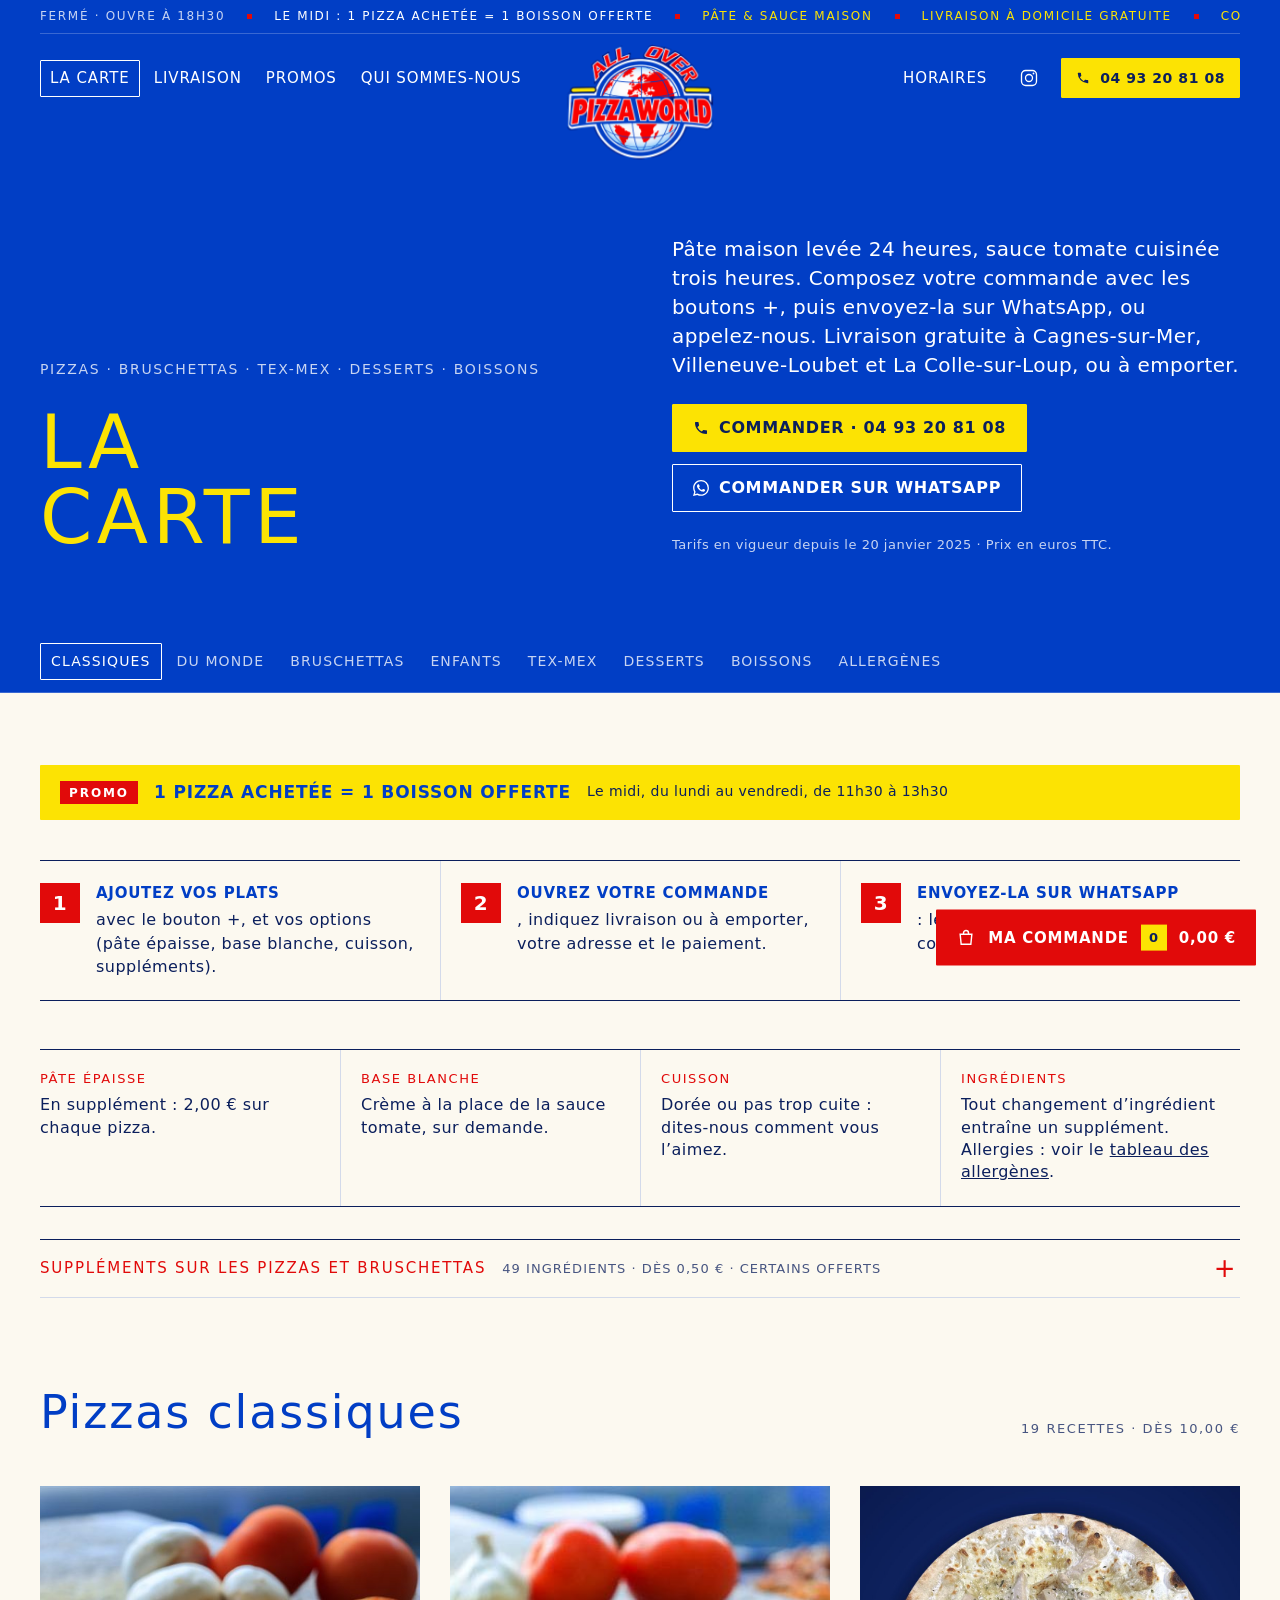
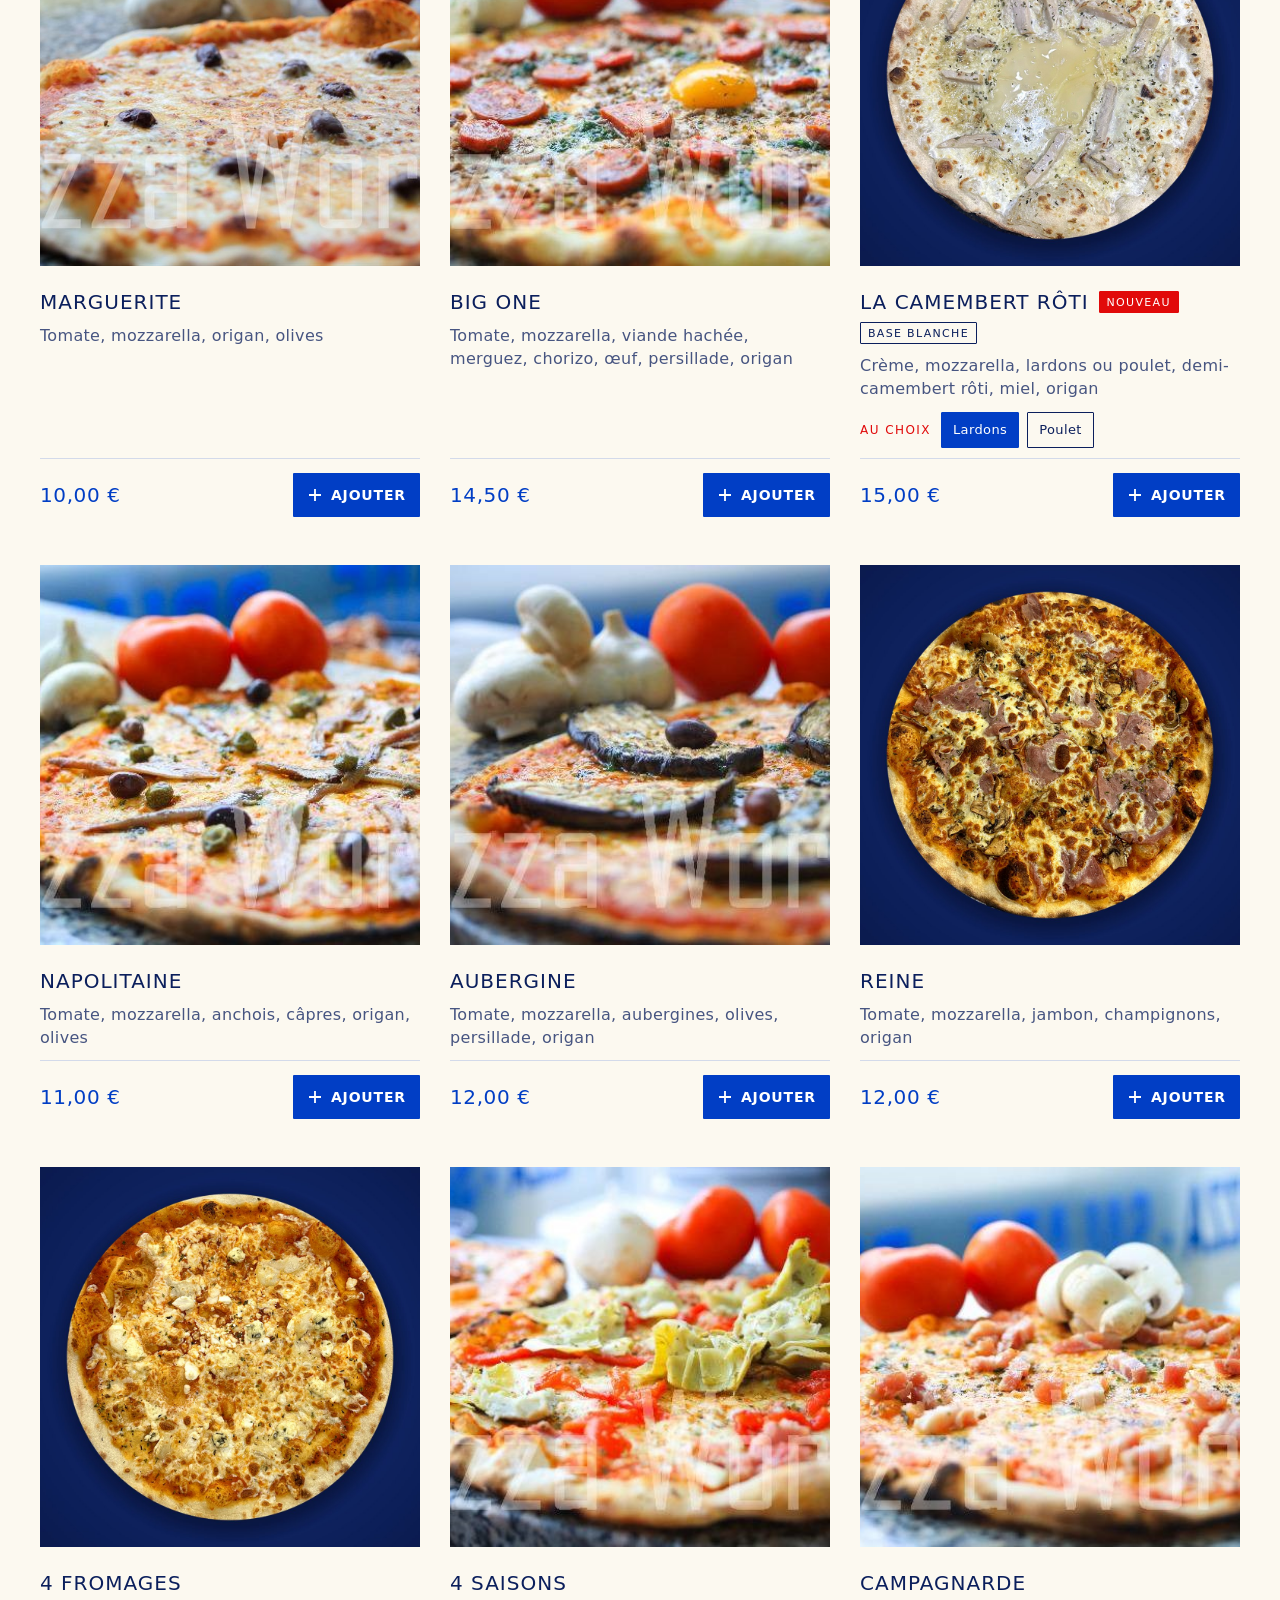
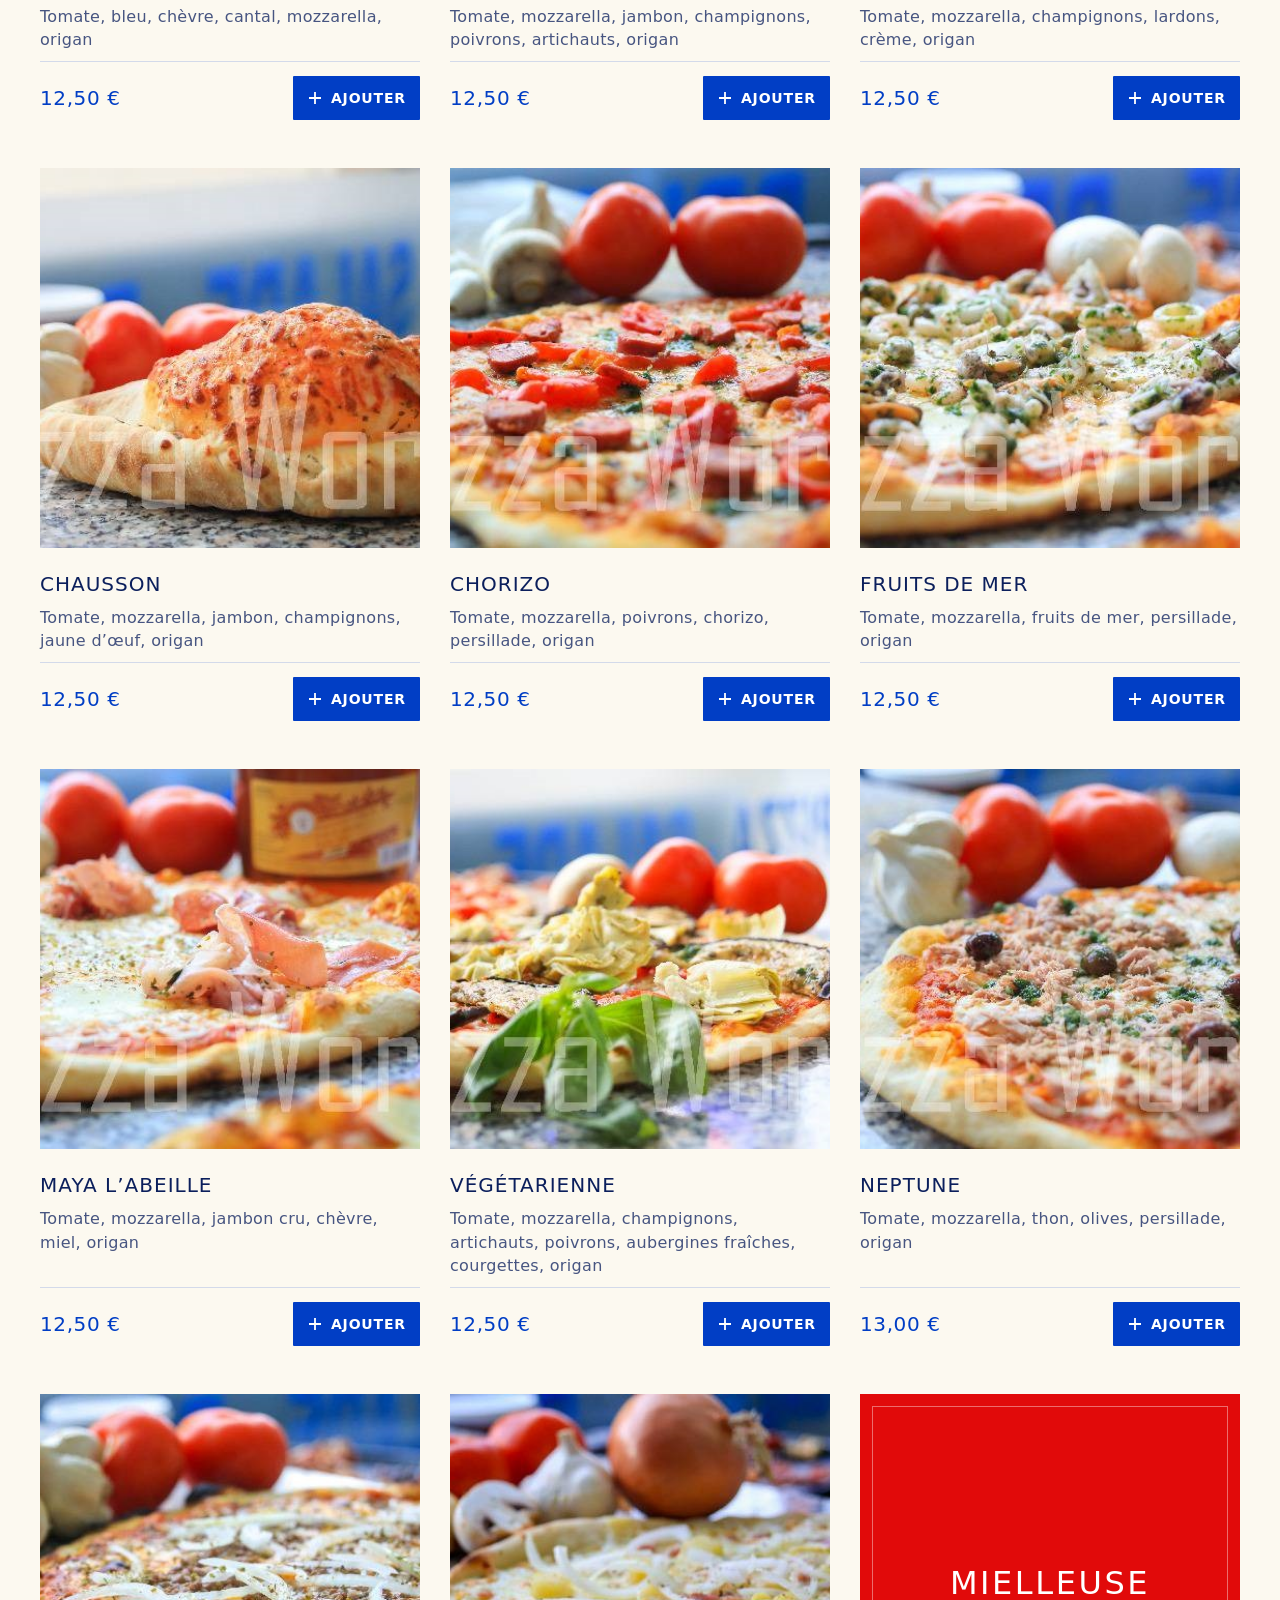
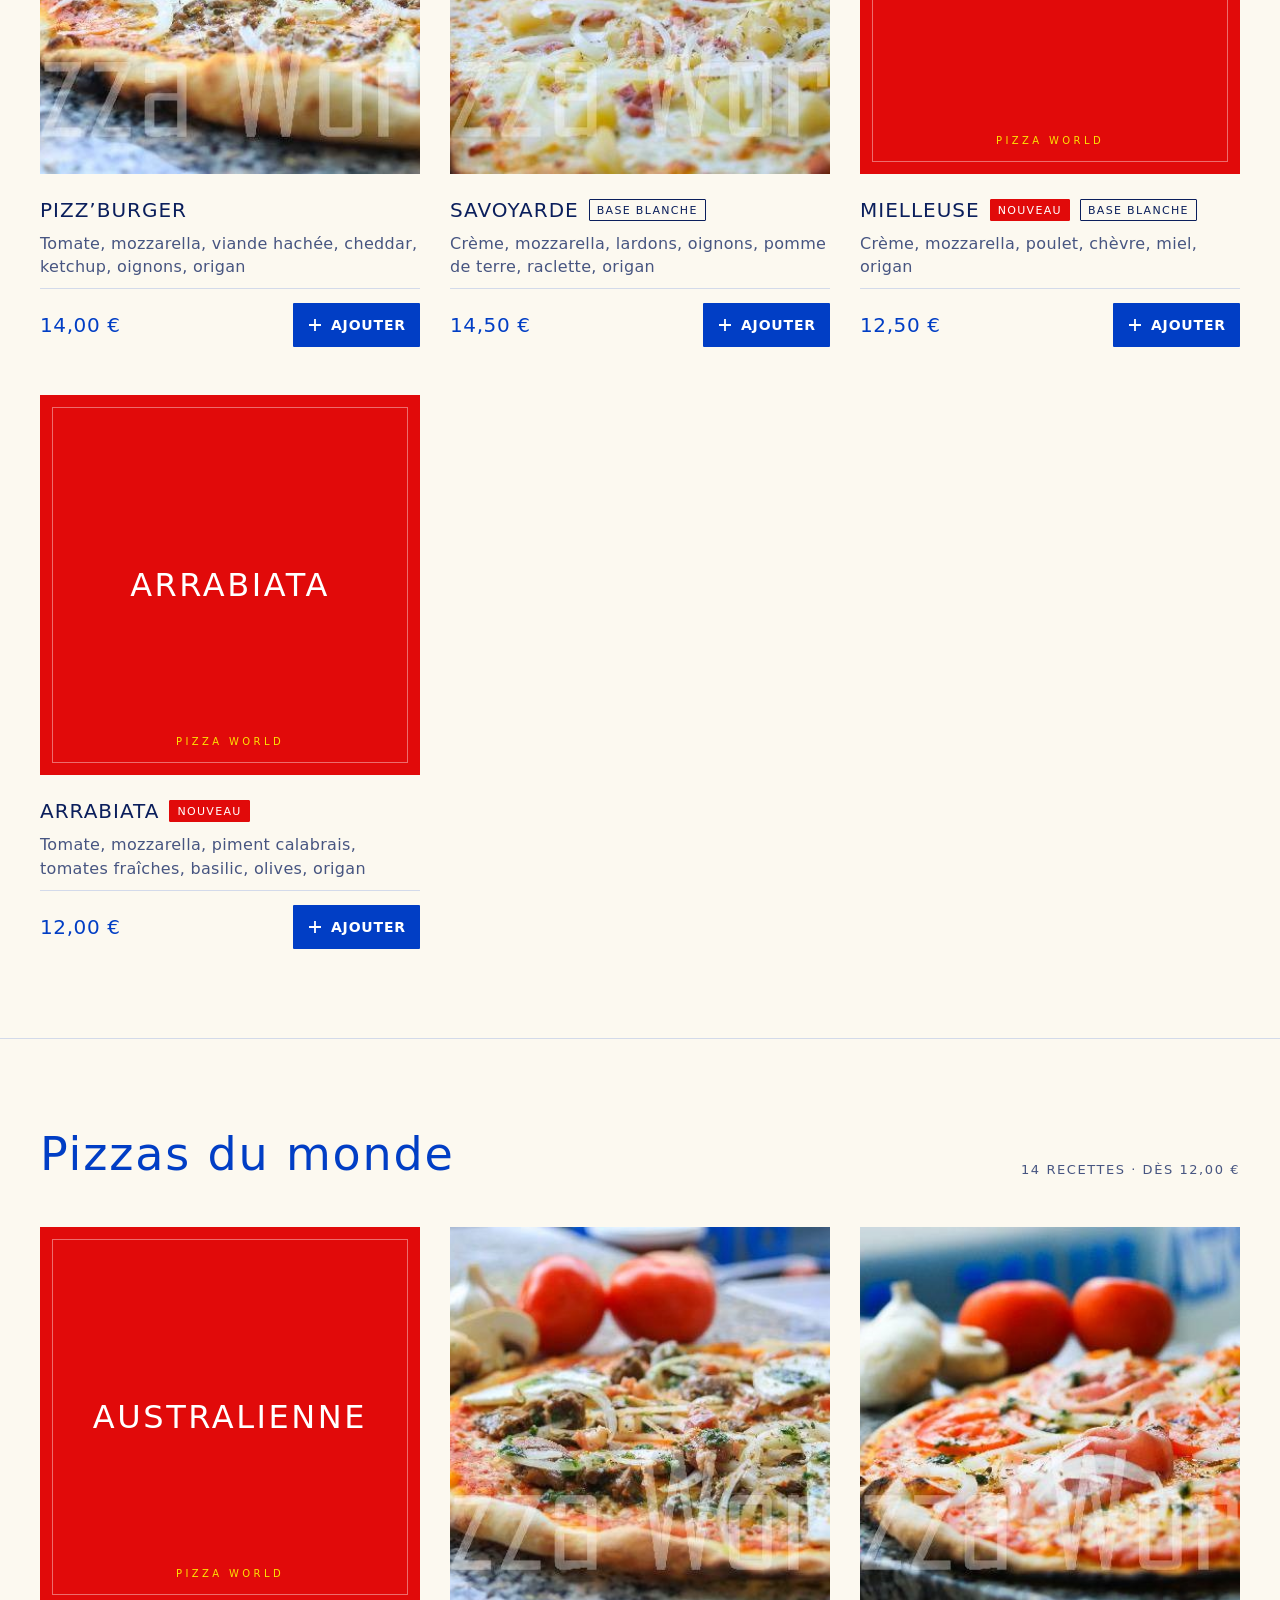
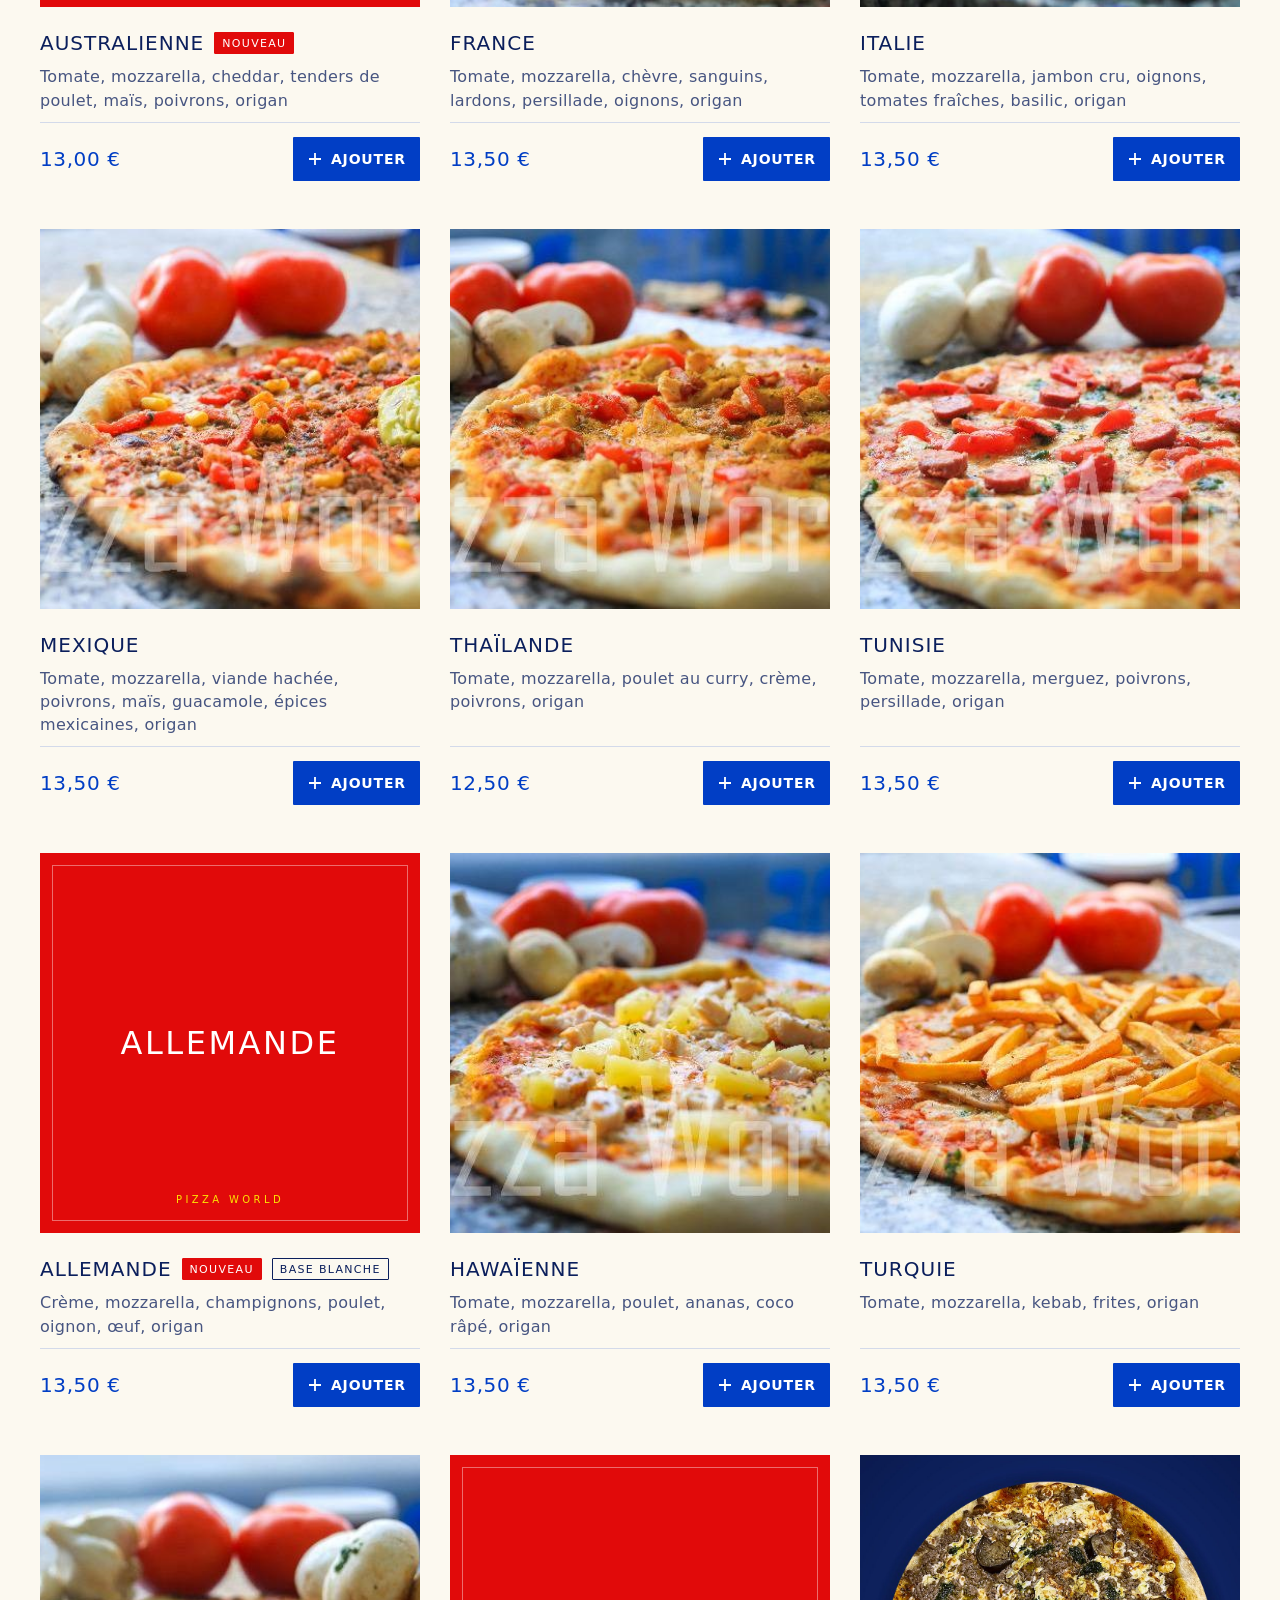
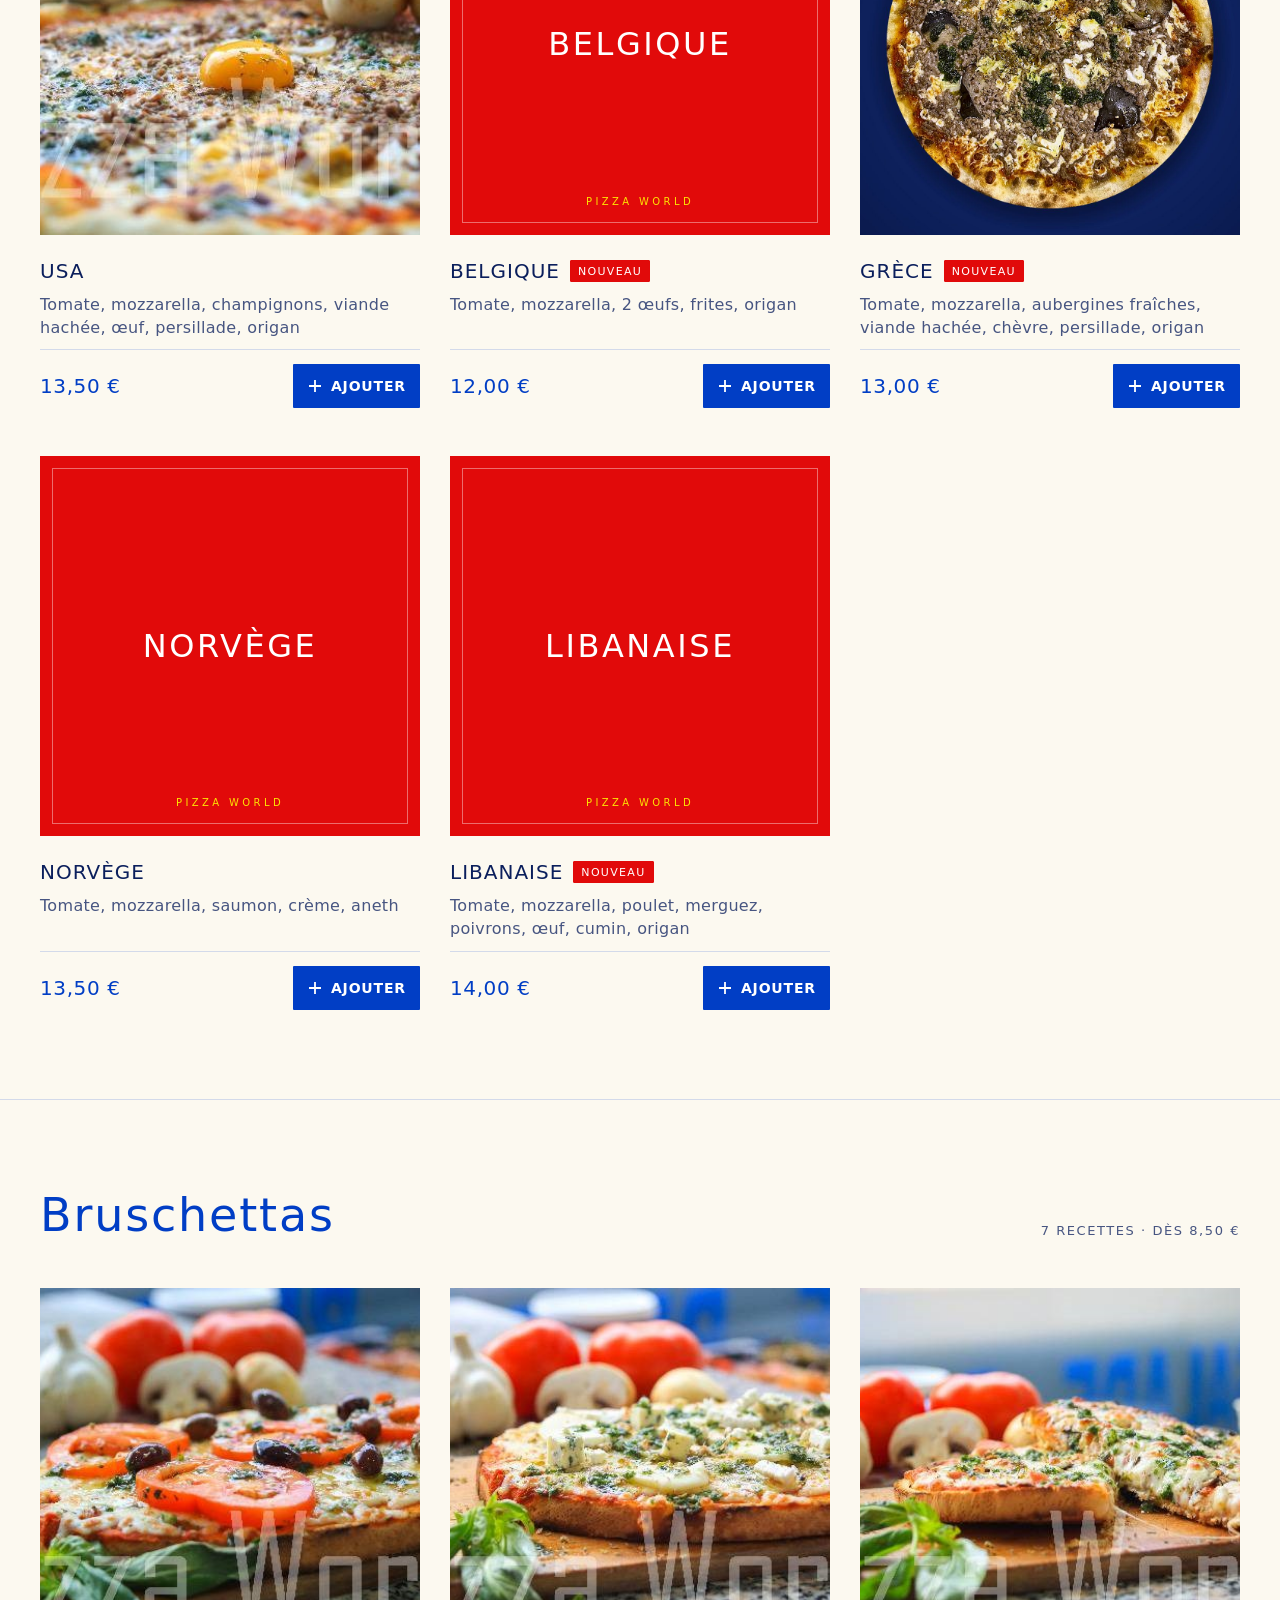
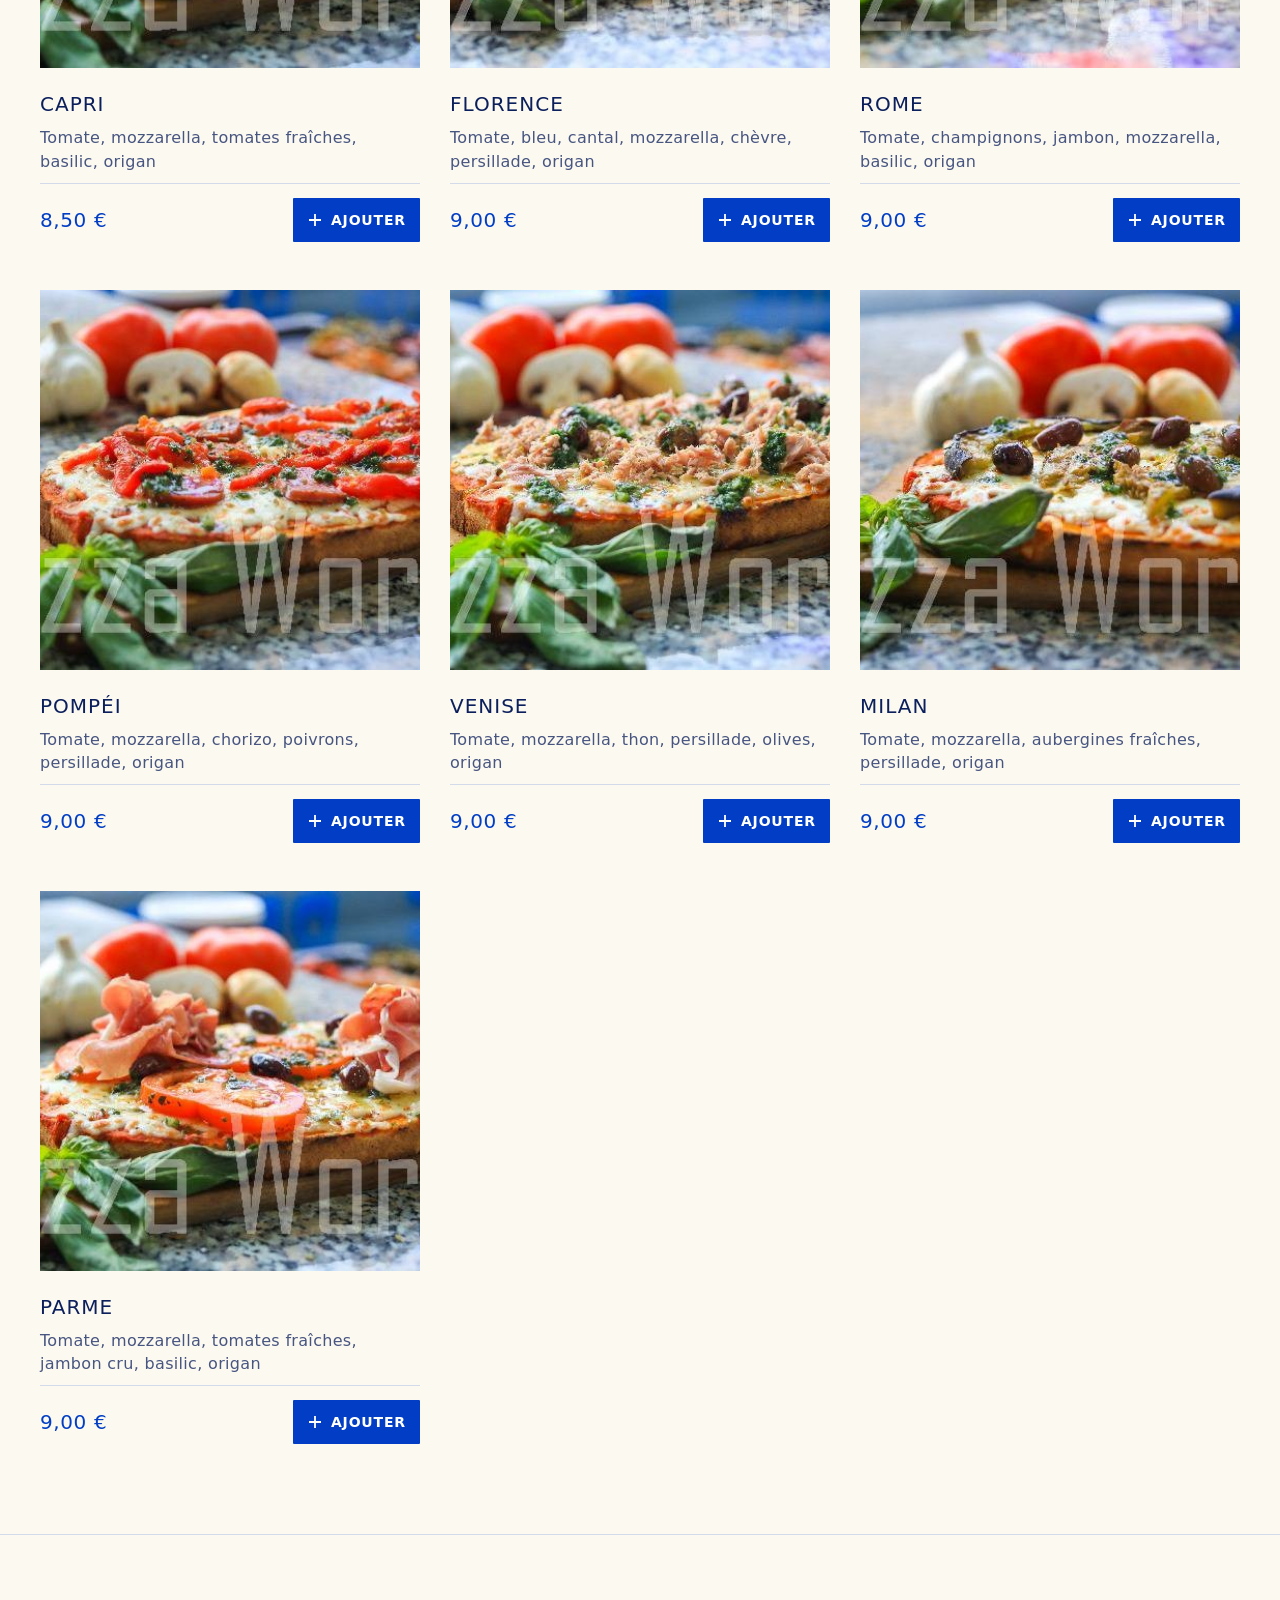
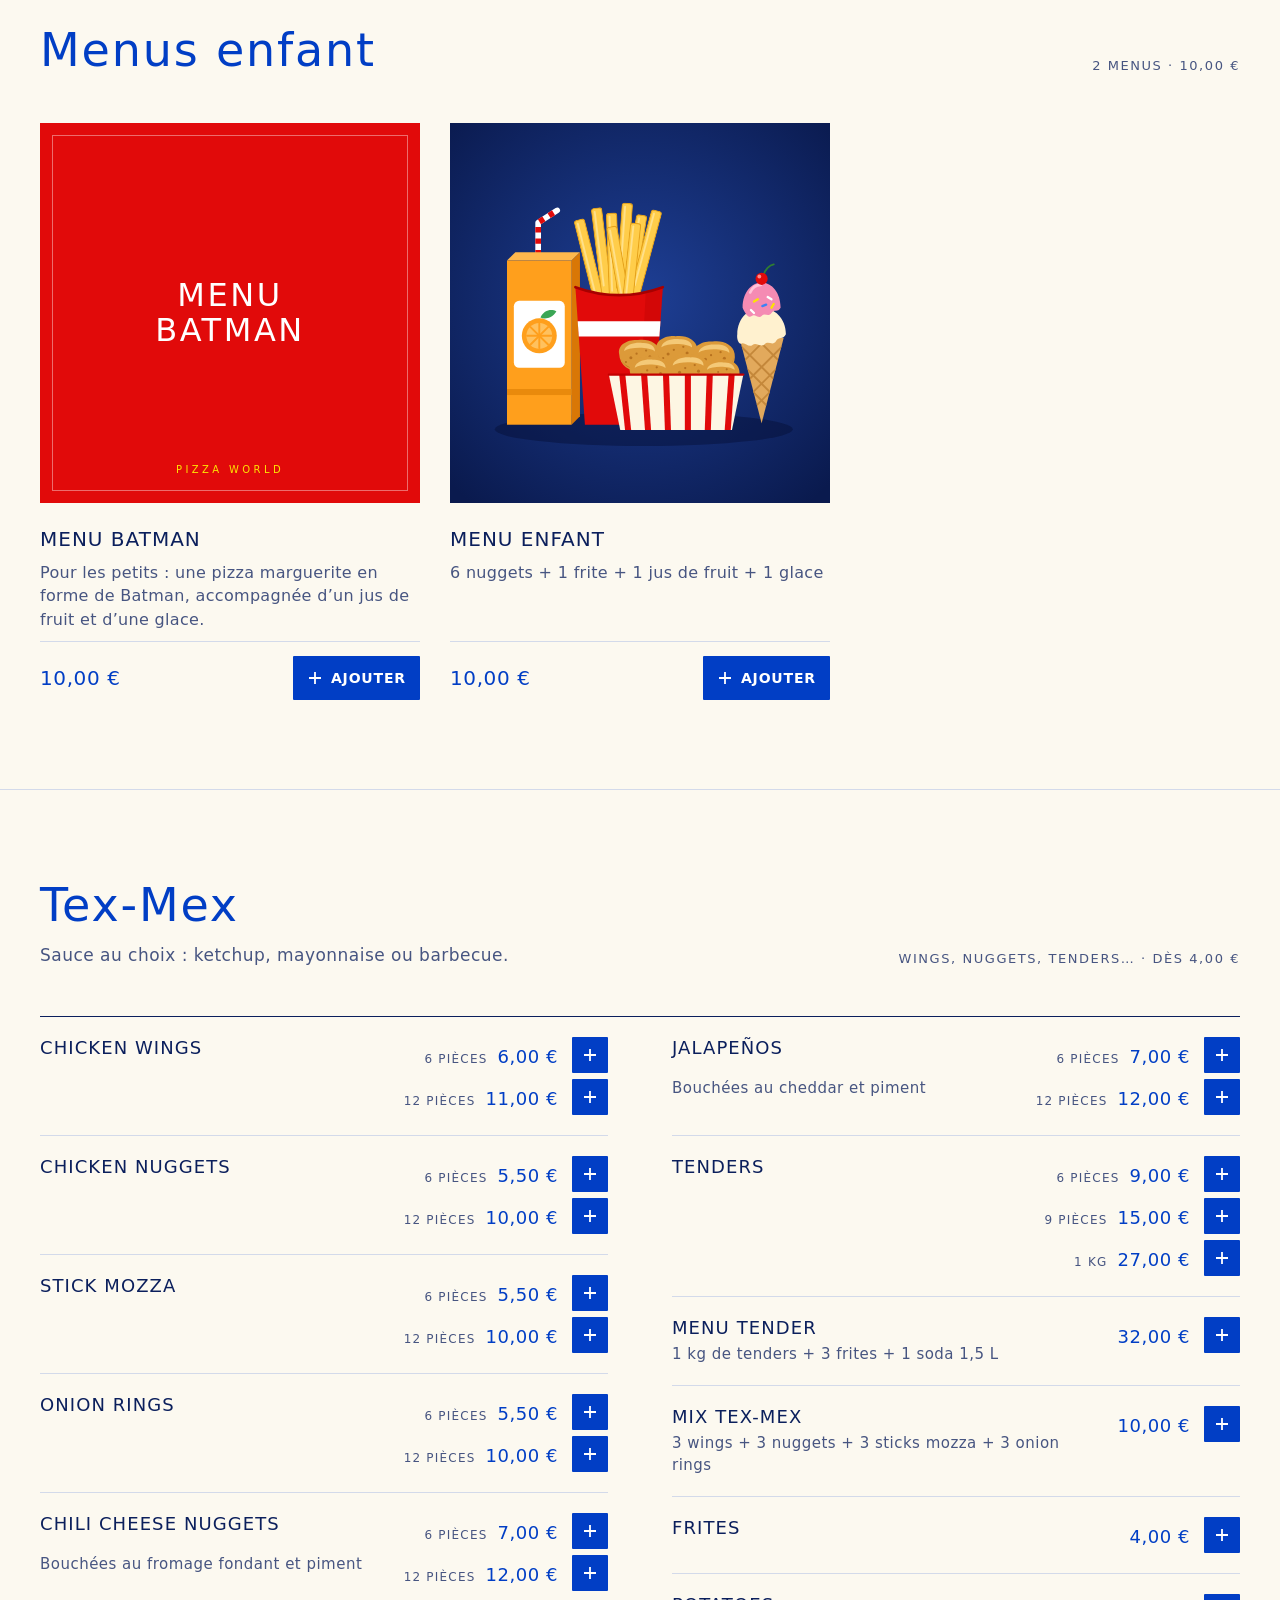
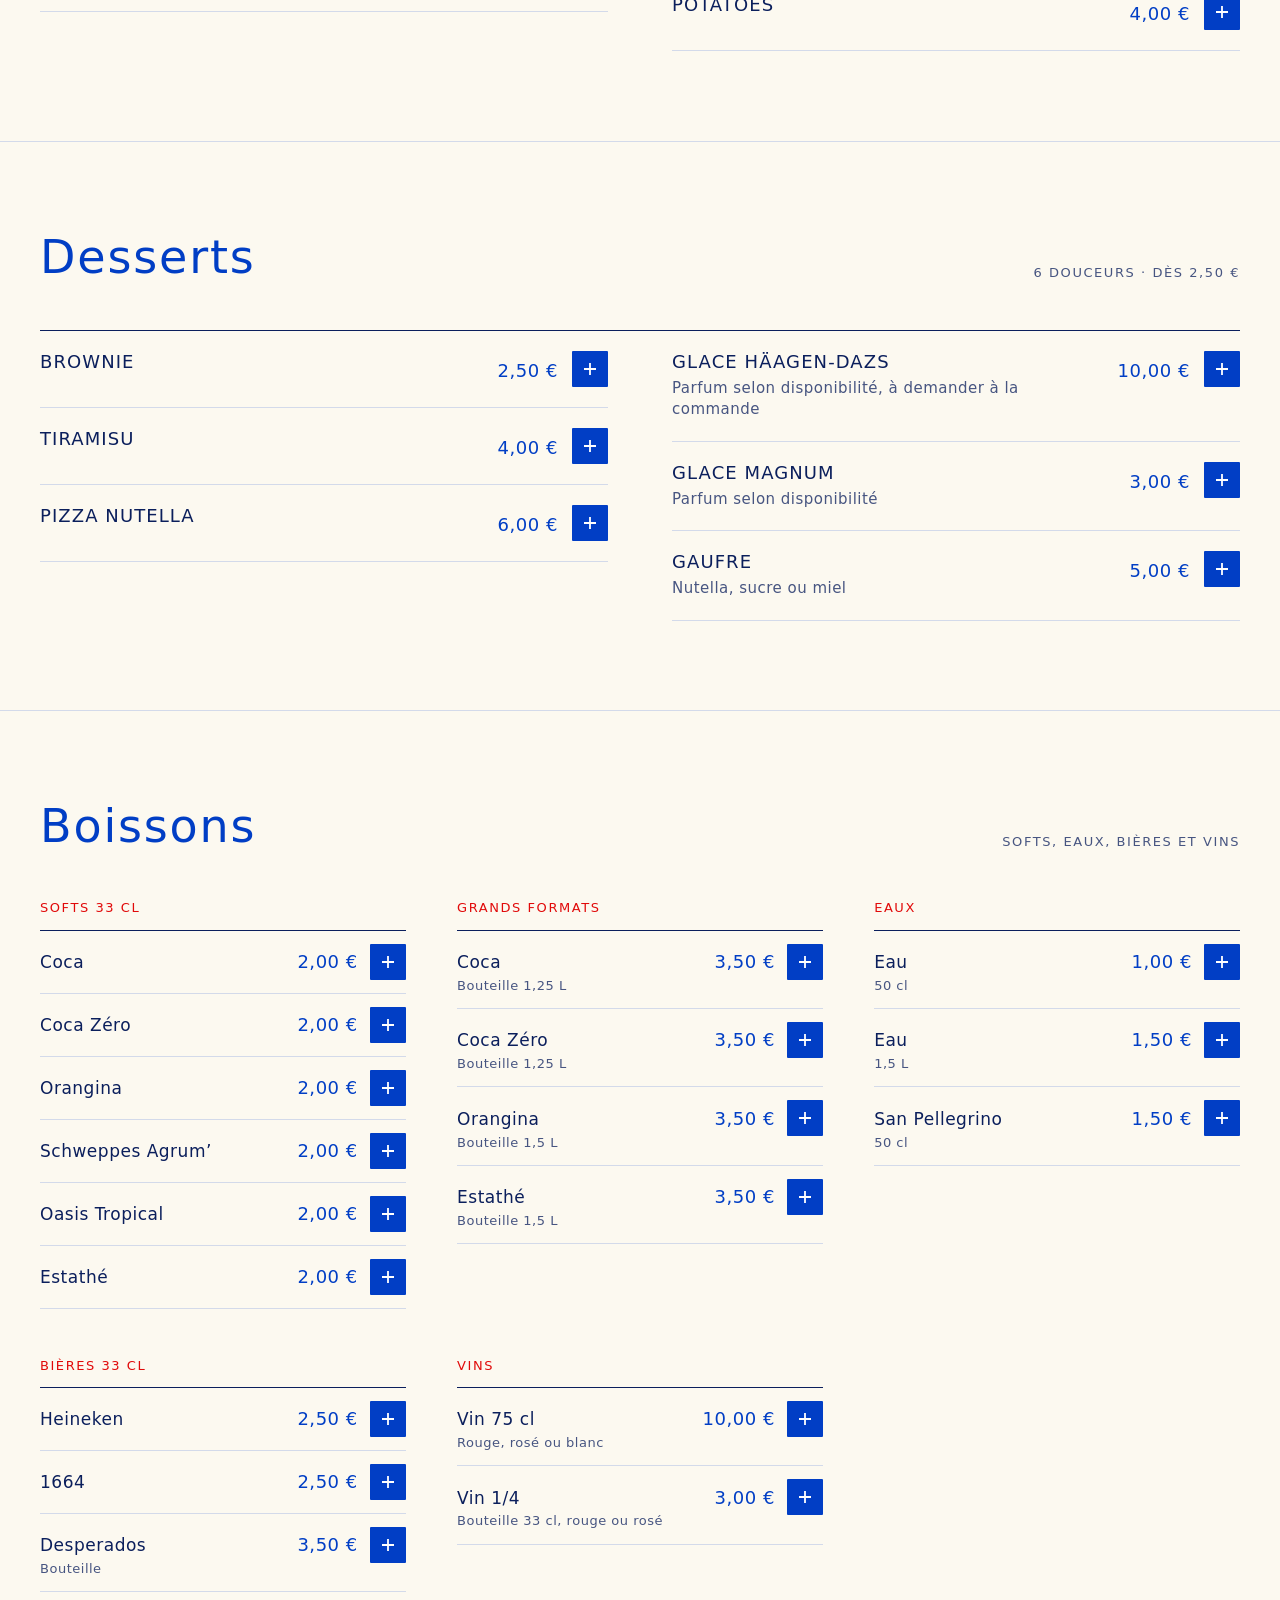
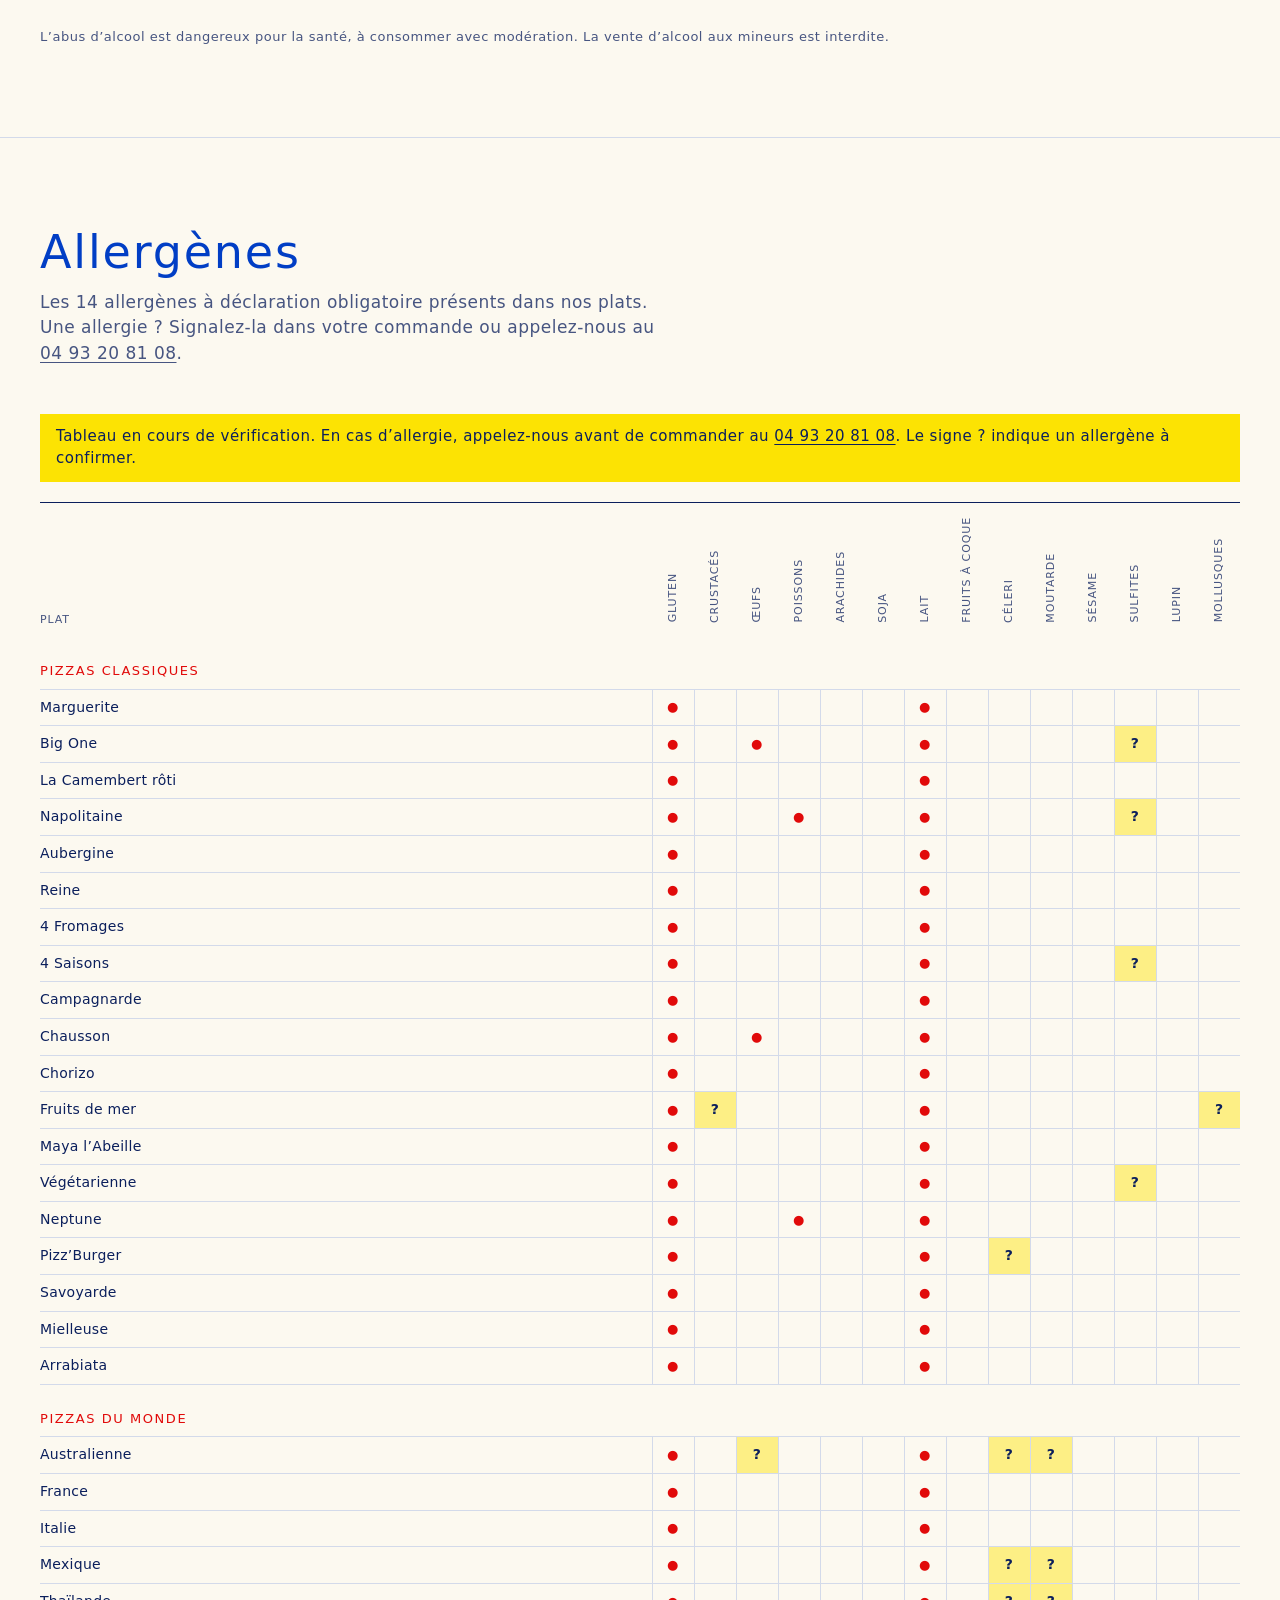
==== commit ac5b14d2: "Photo de la pizza Grèce (carte et pizza 3D)" ====
--- a/carte.html
+++ b/carte.html
@@ -444,8 +444,8 @@
                 <p class="food-foot"><span class="price">12,00&nbsp;€</span></p>
               </div>
             </li>
-            <li class="food-card">
-              <div class="food-frame"><div class="food-media food-media--type" aria-hidden="true"><span class="tile-name">Grèce</span><span class="tile-mark">Pizza World</span></div></div>
+            <li class="food-card" data-disc="assets/img/pizzas-3d/grece.jpg">
+              <div class="food-frame"><img class="food-media" src="assets/img/pizzas/grece.jpg" width="1000" height="1000" alt="Pizza Grèce" loading="lazy" decoding="async"></div>
               <div class="food-body">
                 <div class="food-title"><h3>Grèce</h3><span class="badge badge--new">Nouveau</span></div>
                 <p class="food-desc">Tomate, mozzarella, aubergines fraîches, viande hachée, chèvre, persillade, origan</p>
--- a/assets/css/style.css
+++ b/assets/css/style.css
@@ -0,0 +1,1787 @@
+/* ==========================================================================
+   Pizza World Cagnes-sur-Mer
+   Mise en page inspirée de la référence « Limón » (grands titres espacés,
+   aplats francs, aucun arrondi, aucune ombre, aucun dégradé), aux couleurs
+   du logo All Over Pizza World : bleu roi, rouge, jaune et blanc.
+   ========================================================================== */
+
+/* ---------- Jetons ---------- */
+:root {
+  /* Couleurs du logo */
+  --blue: #013ec5;        /* bleu roi : fond principal (identique au fond du logo) */
+  --red: #e10a0a;         /* rouge : accents, pastilles, panneaux */
+  --yellow: #fce303;      /* jaune : boutons d'action, grands titres sur bleu */
+  --white: #ffffff;
+
+  /* Dérivés */
+  --blue-deep: #0b1f5c;   /* bleu nuit : texte sur fond clair */
+  --cream: #fcf9f0;       /* crème : sections claires */
+  --blue-mist: #c7d4f2;   /* texte secondaire sur bleu */
+  --ink-muted: #475581;   /* texte secondaire sur crème */
+  --line-dark: rgba(255, 255, 255, 0.22); /* filet sur fond bleu */
+  --line-light: #d3daea;                  /* filet sur fond crème */
+
+  --font: "Outfit", ui-sans-serif, system-ui, -apple-system, "Segoe UI", Roboto, sans-serif;
+
+  --maxw: 1200px;
+  --gutter: clamp(16px, 4vw, 32px);
+  --section-y: clamp(64px, 9vw, 120px);
+  --radius: 1px;
+  --topbar-h: 34px;       /* bandeau d'infos défilantes (ordinateur) */
+  --header-row-h: 88px;   /* ligne logo + menu */
+  --header-h: calc(var(--topbar-h) + var(--header-row-h));
+  --catnav-h: 60px;
+}
+
+@media (max-width: 1079px) {
+  :root { --topbar-h: 0px; --header-row-h: 68px; }
+}
+
+/* ---------- Base ---------- */
+*, *::before, *::after { box-sizing: border-box; }
+
+html {
+  -webkit-text-size-adjust: 100%;
+  text-size-adjust: 100%;
+  scroll-behavior: smooth;
+  scroll-padding-top: calc(var(--header-h) + 12px);
+}
+html.has-cat-nav { scroll-padding-top: calc(var(--header-h) + var(--catnav-h) + 16px); }
+
+body {
+  margin: 0;
+  min-height: 100vh;
+  background: var(--blue);
+  color: var(--white);
+  font-family: var(--font);
+  font-size: 16px;
+  font-weight: 400;
+  line-height: 1.4;
+  letter-spacing: 0.03em;
+  -webkit-font-smoothing: antialiased;
+  -moz-osx-font-smoothing: grayscale;
+  overflow-x: clip;
+}
+body.nav-open { overflow: hidden; }
+
+img { display: block; max-width: 100%; height: auto; }
+a { color: inherit; }
+h1, h2, h3, h4, p, ul, ol, dl, dd, figure, address, table { margin: 0; }
+ul, ol { padding: 0; list-style: none; }
+address { font-style: normal; }
+button { font: inherit; color: inherit; }
+sup { font-size: 0.65em; line-height: 0; }
+svg.icon { width: 16px; height: 16px; flex: none; }
+
+::selection { background: var(--yellow); color: var(--blue-deep); }
+
+:focus-visible { outline: 2px solid var(--yellow); outline-offset: 3px; }
+.light :focus-visible { outline-color: var(--blue); }
+.light .dark :focus-visible { outline-color: var(--yellow); }
+
+@media (prefers-reduced-motion: reduce) {
+  html { scroll-behavior: auto; }
+  *, *::before, *::after {
+    animation-duration: 0.01ms !important;
+    animation-iteration-count: 1 !important;
+    transition-duration: 0.01ms !important;
+  }
+}
+
+/* ---------- Utilitaires ---------- */
+[hidden] { display: none !important; }
+.nowrap { white-space: nowrap; }
+.sr-only {
+  position: absolute !important;
+  width: 1px; height: 1px;
+  padding: 0; margin: -1px;
+  overflow: hidden; clip: rect(0 0 0 0);
+  white-space: nowrap; border: 0;
+}
+
+.skip-link {
+  position: absolute; left: var(--gutter); top: -200px; z-index: 100;
+  padding: 12px 16px;
+  background: var(--yellow); color: var(--blue-deep);
+  font-weight: 600; letter-spacing: 0.04em; text-transform: uppercase; text-decoration: none;
+}
+.skip-link:focus { top: 12px; }
+
+.wrap {
+  width: 100%;
+  max-width: calc(var(--maxw) + 2 * var(--gutter));
+  margin-inline: auto;
+  padding-inline: var(--gutter);
+}
+
+.dark { background: var(--blue); color: var(--white); }
+.light { background: var(--cream); color: var(--blue-deep); }
+.section { padding-block: var(--section-y); }
+
+/* ---------- Typographie ---------- */
+.eyebrow {
+  font-size: 14px;
+  font-weight: 500;
+  line-height: 1.45;
+  letter-spacing: 0.12em;
+  text-transform: uppercase;
+}
+.dark .eyebrow { color: var(--blue-mist); }
+.light .eyebrow { color: var(--red); }
+.light .dark .eyebrow { color: var(--white); }
+
+.display {
+  font-size: clamp(50px, 7.4vw, 75px);
+  font-weight: 400;
+  line-height: 1;
+  letter-spacing: 0.06em;
+  text-transform: uppercase;
+  color: var(--yellow);
+}
+.heading-lg {
+  font-size: clamp(34px, 4.2vw, 46px);
+  font-weight: 500;
+  line-height: 1.1;
+  letter-spacing: 0.04em;
+}
+.heading {
+  font-size: clamp(28px, 3vw, 36px);
+  font-weight: 500;
+  line-height: 1.15;
+  letter-spacing: 0.03em;
+}
+.heading-sm {
+  font-size: clamp(24px, 2.5vw, 30px);
+  font-weight: 500;
+  line-height: 1.15;
+  letter-spacing: 0.03em;
+}
+.light .heading-lg, .light .heading, .light .heading-sm { color: var(--blue); }
+.light .dark .heading-sm { color: var(--white); }
+
+.lead {
+  font-size: clamp(18px, 1.7vw, 20px);
+  line-height: 1.45;
+  letter-spacing: 0.02em;
+}
+.text {
+  max-width: 640px;
+  font-size: clamp(17px, 1.6vw, 19px);
+  line-height: 1.5;
+  letter-spacing: 0.03em;
+}
+.small { font-size: 14px; line-height: 1.5; letter-spacing: 0.04em; }
+.footnote { font-size: 13px; line-height: 1.45; letter-spacing: 0.04em; }
+.dark .footnote, .dark .muted { color: var(--blue-mist); }
+.light .footnote, .light .muted { color: var(--ink-muted); }
+.light .dark .footnote, .light .dark .muted { color: var(--white); }
+
+/* ---------- Boutons et liens ---------- */
+.btn {
+  display: inline-flex; align-items: center; justify-content: center; gap: 10px;
+  min-height: 48px;
+  padding: 14px 20px;
+  background: var(--yellow); color: var(--blue-deep);
+  border: 1px solid var(--yellow);
+  border-radius: var(--radius);
+  font-family: var(--font);
+  font-size: 16px;
+  font-weight: 600;
+  line-height: 1;
+  letter-spacing: 0.04em;
+  text-transform: uppercase;
+  text-decoration: none;
+  white-space: nowrap;
+  cursor: pointer;
+  transition: background-color 0.2s ease, border-color 0.2s ease, color 0.2s ease;
+}
+.btn:hover { background: var(--white); border-color: var(--white); }
+.btn svg { width: 16px; height: 16px; flex: none; }
+.btn-sm { min-height: 40px; padding: 10px 14px; font-size: 14px; }
+.btn-sm svg { width: 14px; height: 14px; }
+
+.btn-outline { background: transparent; color: inherit; border-color: currentColor; }
+.dark .btn-outline:hover { background: var(--white); color: var(--blue); border-color: var(--white); }
+.light .btn-outline:hover { background: var(--blue); color: var(--white); border-color: var(--blue); }
+
+.link-arrow {
+  display: inline-flex; align-items: center; gap: 8px;
+  padding-block: 8px;
+  font-size: 16px;
+  font-weight: 500;
+  line-height: 1.2;
+  letter-spacing: 0.04em;
+  text-transform: uppercase;
+  text-decoration: none;
+  text-decoration-thickness: 1px;
+  text-underline-offset: 6px;
+}
+.link-arrow svg { width: 14px; height: 14px; flex: none; transition: transform 0.2s ease; }
+.link-arrow:hover { text-decoration-line: underline; }
+.link-arrow:hover svg:last-child { transform: translateX(3px); }
+.dark .link-arrow svg { color: var(--yellow); }
+.light .link-arrow svg { color: var(--red); }
+
+/* ---------- En-tête ---------- */
+.site-header {
+  position: sticky; top: 0; z-index: 50;
+  border-bottom: 1px solid transparent;
+  transition: border-color 0.2s ease;
+}
+.site-header.is-scrolled { border-bottom-color: var(--line-dark); }
+
+.header-inner {
+  display: grid;
+  grid-template-columns: 1fr auto 1fr;
+  grid-template-rows: var(--topbar-h) var(--header-row-h);
+  grid-template-areas:
+    "tick tick tick"
+    "navl logo navr";
+  align-items: center;
+  column-gap: 24px;
+}
+.nav-left { grid-area: navl; }
+.nav-right { grid-area: navr; }
+.nav-toggle { grid-area: toggle; }
+
+/* Bandeau d'infos défilantes : au-dessus du menu sur ordinateur, à côté du logo sur mobile */
+.header-ticker {
+  grid-area: tick;
+  align-self: stretch;
+  display: flex; align-items: center;
+  min-width: 0;
+  overflow: hidden;
+  border-bottom: 1px solid var(--line-dark);
+  color: var(--yellow);
+  font-size: 12px;
+  font-weight: 500;
+  letter-spacing: 0.14em;
+  text-transform: uppercase;
+  white-space: nowrap;
+}
+.header-ticker-track { display: flex; width: max-content; animation: ticker 50s linear infinite; }
+.header-ticker:hover .header-ticker-track { animation-play-state: paused; }
+.header-ticker ul { display: flex; flex: none; }
+.header-ticker li { display: inline-flex; align-items: center; }
+.header-ticker li::after { content: ""; width: 5px; height: 5px; margin-inline: 22px; background: var(--red); }
+.header-ticker [data-open-status]:not(.is-open) { color: var(--blue-mist); }
+.header-ticker .is-promo { color: var(--white); }   /* promos de assets/js/promos.js */
+@keyframes ticker { to { transform: translateX(-50%); } }
+
+.nav { display: flex; align-items: center; gap: 4px; }
+.nav-right { justify-content: flex-end; gap: 12px; }
+
+.nav-link {
+  display: inline-block;
+  padding: 7px 9px;
+  border: 1px solid transparent;
+  border-radius: var(--radius);
+  font-size: 15px;
+  letter-spacing: 0.06em;
+  text-transform: uppercase;
+  text-decoration: none;
+  transition: color 0.2s ease, border-color 0.2s ease;
+}
+.nav-link:hover { color: var(--yellow); }
+.nav-link[aria-current="page"] { border-color: var(--white); }
+.nav .nav-link { white-space: nowrap; }
+/* Écrans moyens : menu un peu plus serré pour tenir à côté du logo */
+@media (min-width: 1080px) and (max-width: 1279px) {
+  .nav-left { gap: 0; }
+  .nav .nav-link { padding-inline: 7px; font-size: clamp(13px, 1.2vw, 15px); letter-spacing: 0.05em; }
+}
+
+.nav-icon {
+  display: inline-grid; place-items: center;
+  width: 40px; height: 40px;
+  transition: color 0.2s ease;
+}
+.nav-icon:hover { color: var(--yellow); }
+.nav-icon svg { width: 20px; height: 20px; }
+
+.social-link {
+  display: inline-flex; align-items: center; gap: 10px;
+  font-size: 16px;
+  letter-spacing: 0.04em;
+  text-decoration: none;
+  text-underline-offset: 5px;
+}
+.social-link svg { width: 20px; height: 20px; flex: none; color: var(--yellow); }
+.social-link:hover { text-decoration: underline; }
+
+/* Logo : posé sur le bleu du logo, il déborde de l'en-tête en haut de page
+   puis se réduit au défilement (classe is-scrolled ajoutée par main.js). */
+.brand {
+  grid-area: logo;
+  position: relative; z-index: 2;
+  display: block;
+  align-self: start;
+  margin-top: 10px;
+  line-height: 0;
+}
+.brand img { width: auto; height: 116px; transition: height 0.3s ease; }
+.site-header.is-scrolled .brand img { height: 68px; }
+
+.nav-toggle { display: none; }
+.nav-toggle-bars { position: relative; display: block; width: 26px; height: 12px; }
+.nav-toggle-bars::before,
+.nav-toggle-bars::after {
+  content: "";
+  position: absolute; left: 0; right: 0;
+  height: 1.5px;
+  background: currentColor;
+  transition: transform 0.25s ease, top 0.25s ease;
+}
+.nav-toggle-bars::before { top: 0; }
+.nav-toggle-bars::after { top: 10.5px; }
+.nav-toggle[aria-expanded="true"] .nav-toggle-bars::before { top: 5.25px; transform: rotate(45deg); }
+.nav-toggle[aria-expanded="true"] .nav-toggle-bars::after { top: 5.25px; transform: rotate(-45deg); }
+
+.mobile-nav {
+  position: fixed; inset: var(--header-h) 0 0; z-index: 49;
+  display: flex; flex-direction: column;
+  padding: 8px var(--gutter) calc(32px + env(safe-area-inset-bottom));
+  overflow-y: auto;
+  border-top: 1px solid var(--line-dark);
+}
+.mobile-nav[hidden] { display: none; }
+.mobile-nav-links a {
+  display: flex; align-items: center; justify-content: space-between; gap: 16px;
+  padding: 20px 0;
+  border-bottom: 1px solid var(--line-dark);
+  font-size: 26px;
+  letter-spacing: 0.06em;
+  text-transform: uppercase;
+  text-decoration: none;
+}
+.mobile-nav-links a svg { width: 16px; height: 16px; color: var(--yellow); }
+.mobile-nav-links a[aria-current="page"] { color: var(--yellow); }
+.mobile-nav-foot { display: grid; gap: 18px; justify-items: start; margin-top: auto; padding-top: 40px; }
+
+@media (max-width: 1079px) {
+  .header-inner {
+    grid-template-columns: auto minmax(0, 1fr) auto;
+    grid-template-rows: var(--header-row-h);
+    grid-template-areas: "logo tick toggle";
+    column-gap: 14px;
+  }
+  .header-ticker { align-self: center; height: 32px; border-bottom: 0; font-size: 11px; letter-spacing: 0.12em; }
+  .header-ticker li::after { margin-inline: 16px; }
+  .nav-left, .nav-right { display: none; }
+  .brand { align-self: center; justify-self: start; margin-top: 0; }
+  .brand img, .site-header.is-scrolled .brand img { height: 56px; }
+  .nav-toggle {
+    display: inline-grid; place-items: center;
+    width: 48px; height: 48px;
+    margin-right: -12px;
+    background: none; border: 0;
+    cursor: pointer;
+  }
+}
+@media (min-width: 1080px) {
+  .mobile-nav { display: none !important; }
+}
+
+/* ---------- Héros (accueil) ---------- */
+.hero {
+  display: grid;
+  grid-template-columns: minmax(var(--gutter), 1fr) minmax(0, 600px) minmax(0, 600px) minmax(var(--gutter), 1fr);
+}
+/* « Pâte & sauce / maison » : deux lignes, sans coupure */
+.hero-title { font-size: clamp(40px, 4.9vw, 70px); }
+.display-line { display: block; white-space: nowrap; }
+@media (max-width: 899px) {
+  .hero-title { font-size: clamp(32px, 11vw, 64px); }
+}
+.hero-copy {
+  grid-column: 2; grid-row: 1;
+  align-self: center;
+  padding: clamp(56px, 8vw, 104px) clamp(24px, 4vw, 56px) clamp(56px, 8vw, 104px) 0;
+}
+.hero-copy .eyebrow { margin-bottom: 28px; }
+.hero-copy h1 { margin-bottom: 28px; }
+.hero-sub { max-width: 30em; }
+.hero-actions { display: flex; flex-wrap: wrap; align-items: center; gap: 12px 28px; margin-top: 36px; }
+.hero-meta { display: grid; gap: 10px; justify-items: start; margin-top: 28px; }
+
+/* Pizza 3D (main.js) : photo vue du dessus détourée en disque ; la pizza pivote
+   et change de recette à chaque tour. Des disques empilés donnent l'épaisseur de la pâte. */
+.hero-media {
+  grid-column: 3 / 5; grid-row: 1;
+  display: flex; flex-direction: column; align-items: center; justify-content: center;
+  gap: 18px;
+  min-height: clamp(540px, calc(100vh - var(--header-h)), 760px);
+  min-height: clamp(540px, calc(100svh - var(--header-h)), 760px);
+  padding: 56px var(--gutter);
+}
+.hero-spin { --crust: #d9a865; --crust-dark: #b9834a; --plate: #0236b0; }
+.spin-stage { position: relative; width: min(470px, 78%); aspect-ratio: 1 / 1; perspective: 1500px; }
+.spin-stage::before {
+  content: "";
+  position: absolute; inset: -8%;
+  border-radius: 50%;
+  background: var(--plate);
+}
+.spin-tilt { position: absolute; inset: 0; transform-style: preserve-3d; transform: rotateX(12deg); }
+.spin-disc { position: absolute; inset: 0; transform-style: preserve-3d; }
+.spin-face {
+  position: absolute; inset: 0;
+  overflow: hidden;
+  border-radius: 50%;
+  background: var(--crust);
+  -webkit-backface-visibility: hidden;
+  backface-visibility: hidden;
+}
+.spin-front { transform: translateZ(var(--half, 8px)); }
+.spin-back { transform: rotateY(180deg) translateZ(var(--half, 8px)); }
+.spin-face img { width: 100%; height: 100%; object-fit: cover; }
+/* Anciennes photos prises de biais (en attendant les photos vues du dessus) :
+   zoom sur la pizza et croûte dessinée autour */
+.spin-disc.is-angled .spin-face { border: clamp(8px, 1.4vw, 14px) solid var(--crust); }
+.spin-disc.is-angled .spin-face img { transform: scale(1.5); transform-origin: 50% 80%; }
+.spin-layer { position: absolute; inset: 0; border-radius: 50%; background: var(--crust-dark); }
+.spin-layer:nth-child(even) { background: var(--crust); }
+
+.spin-caption {
+  position: relative; z-index: 1;
+  display: grid; justify-items: center; gap: 4px;
+  margin-top: clamp(26px, 3vw, 36px);   /* sous l'assiette bleue qui déborde du disque */
+  text-align: center;
+  transition: opacity 0.2s ease;
+}
+.spin-caption.is-changing { opacity: 0; }
+.spin-kicker { font-size: 12px; font-weight: 500; letter-spacing: 0.14em; text-transform: uppercase; color: var(--yellow); }
+.spin-name { font-size: clamp(22px, 2.4vw, 30px); font-weight: 500; line-height: 1.15; letter-spacing: 0.06em; text-transform: uppercase; }
+.spin-price { font-size: 19px; color: var(--blue-mist); font-variant-numeric: tabular-nums; }
+.spin-caption .choice-picker { justify-content: center; margin-top: 8px; }
+.hero-spin .choice-picker .chip { border-color: rgba(255, 255, 255, 0.6); color: var(--white); }
+.hero-spin .choice-picker .chip.is-on { background: var(--yellow); border-color: var(--yellow); color: var(--blue-deep); }
+.hero-spin .choice-label { color: var(--yellow); }
+.spin-actions { position: relative; z-index: 1; display: flex; flex-wrap: wrap; align-items: center; justify-content: center; gap: 8px; }
+.spin-actions[hidden] { display: none; }
+.hero-spin .add-btn { min-height: 44px; padding: 0 18px; background: var(--yellow); color: var(--blue-deep); }
+.hero-spin .add-btn:hover { background: var(--white); }
+.hero-spin .add-btn.is-added { background: var(--white); color: var(--blue); }
+.sc-btn {
+  display: grid; place-items: center;
+  width: 44px; height: 44px;
+  background: transparent;
+  border: 1px solid rgba(255, 255, 255, 0.55);
+  border-radius: var(--radius);
+  color: var(--white);
+  cursor: pointer;
+  transition: background-color 0.2s ease, color 0.2s ease;
+}
+.sc-btn:hover { background: var(--white); color: var(--blue); }
+.sc-btn svg { width: 16px; height: 16px; }
+
+@media (max-width: 899px) {
+  .hero { grid-template-columns: var(--gutter) minmax(0, 1fr) var(--gutter); }
+  .hero-media { grid-column: 1 / -1; grid-row: 1; min-height: 0; padding: 40px var(--gutter) 4px; gap: 18px; }
+  .spin-stage { width: min(300px, 70vw); }
+  .hero-copy { grid-column: 2; grid-row: 2; padding: 32px 0 52px; }
+  .hero-copy .eyebrow, .hero-copy h1 { margin-bottom: 22px; }
+  .hero-actions { margin-top: 28px; }
+}
+/* ---------- Savoir-faire ---------- */
+.story-grid {
+  display: grid;
+  grid-template-columns: minmax(0, 5fr) minmax(0, 6fr);
+  gap: clamp(40px, 6vw, 88px);
+  align-items: center;
+}
+.story-copy > * + * { margin-top: 20px; }
+.story-copy .heading { max-width: 14em; }
+.story-media img { width: 100%; aspect-ratio: 3 / 2; object-fit: cover; }
+
+.story-copy .facts {
+  display: grid;
+  grid-template-columns: repeat(3, minmax(0, 1fr));
+  margin-top: 36px;
+  border-top: 1px solid var(--blue-deep);
+  border-bottom: 1px solid var(--line-light);
+}
+.facts > div { padding: 20px 16px 20px 0; }
+.facts > div + div { padding-left: 16px; border-left: 1px solid var(--line-light); }
+.facts dt {
+  font-size: clamp(24px, 2.6vw, 30px);
+  font-weight: 500;
+  line-height: 1.1;
+  letter-spacing: 0.03em;
+  white-space: nowrap;
+  color: var(--blue);
+}
+.facts dd {
+  margin-top: 6px;
+  font-size: 13px;
+  letter-spacing: 0.08em;
+  text-transform: uppercase;
+  color: var(--ink-muted);
+}
+.story-copy .link-arrow { margin-top: 28px; }
+
+@media (max-width: 899px) {
+  .story-grid { grid-template-columns: 1fr; }
+  .story-media { order: -1; }
+}
+@media (max-width: 520px) {
+  .story-copy .facts { grid-template-columns: 1fr; }
+  .facts > div { display: flex; align-items: baseline; justify-content: space-between; gap: 16px; padding: 14px 0; }
+  .facts > div + div { padding-left: 0; border-left: 0; border-top: 1px solid var(--line-light); }
+  .facts dd { margin-top: 0; text-align: right; }
+}
+
+/* ---------- En-têtes de section ---------- */
+.section-head { display: grid; gap: 16px; max-width: 720px; margin-bottom: clamp(36px, 5vw, 56px); }
+.section-head--split {
+  max-width: none;
+  grid-template-columns: minmax(0, 1fr) minmax(0, 1fr);
+  align-items: end;
+  gap: 20px 64px;
+}
+.section-head--split > div { display: grid; gap: 16px; }
+.section-foot { margin-top: clamp(40px, 5vw, 56px); }
+@media (max-width: 899px) {
+  .section-head--split { grid-template-columns: 1fr; }
+}
+
+/* ---------- Cartes de plats ---------- */
+
+.food-grid {
+  display: grid;
+  grid-template-columns: repeat(3, minmax(0, 1fr));
+  gap: 48px 30px;
+}
+.food-card { display: flex; flex-direction: column; }
+.food-media {
+  width: 100%;
+  aspect-ratio: 1 / 1;
+  object-fit: cover;
+  background: var(--line-light);
+}
+.food-body { display: flex; flex-direction: column; flex: 1; gap: 10px; padding-top: 24px; }
+.food-kicker {
+  font-size: 12px;
+  font-weight: 500;
+  letter-spacing: 0.12em;
+  text-transform: uppercase;
+  color: var(--red);
+}
+.food-title { display: flex; flex-wrap: wrap; align-items: center; gap: 8px 10px; }
+.food-title h3 {
+  font-size: 20px;
+  font-weight: 500;
+  line-height: 1.2;
+  letter-spacing: 0.05em;
+  text-transform: uppercase;
+}
+.food-desc { font-size: 16px; line-height: 1.45; letter-spacing: 0.02em; color: var(--ink-muted); }
+.food-foot {
+  display: flex; align-items: center; justify-content: space-between; gap: 12px;
+  margin-top: auto;
+  padding-top: 14px;
+  border-top: 1px solid var(--line-light);
+}
+.food-foot .link-arrow { padding-block: 4px; font-size: 15px; }
+.price {
+  font-size: 20px;
+  font-weight: 500;
+  letter-spacing: 0.03em;
+  white-space: nowrap;
+  font-variant-numeric: tabular-nums;
+}
+.light .price { color: var(--blue); }
+
+/* Vignette typographique, en attendant la photo */
+.food-media--type {
+  position: relative;
+  display: grid; place-items: center;
+  padding: 28px;
+  background: var(--red);
+  color: var(--white);
+  text-align: center;
+}
+.food-media--type::before {
+  content: "";
+  position: absolute; inset: 12px;
+  border: 1px solid rgba(255, 255, 255, 0.4);
+}
+.tile-name {
+  font-size: clamp(22px, 2.6vw, 32px);
+  line-height: 1.1;
+  letter-spacing: 0.08em;
+  text-transform: uppercase;
+}
+.tile-mark {
+  position: absolute; left: 0; right: 0; bottom: 26px;
+  font-size: 10px;
+  letter-spacing: 0.34em;
+  text-transform: uppercase;
+  color: var(--yellow);
+}
+
+.badge {
+  display: inline-flex; align-items: center;
+  padding: 5px 7px 4px;
+  border: 1px solid currentColor;
+  border-radius: var(--radius);
+  font-size: 11px;
+  font-weight: 500;
+  line-height: 1;
+  letter-spacing: 0.12em;
+  text-transform: uppercase;
+  white-space: nowrap;
+}
+.badge--new { background: var(--red); border-color: var(--red); color: var(--white); }
+
+@media (max-width: 899px) {
+  .food-grid { grid-template-columns: repeat(2, minmax(0, 1fr)); gap: 40px 18px; }
+}
+@media (max-width: 599px) {
+  /* Accueil : carrousel horizontal */
+  .food-grid--carousel {
+    grid-template-columns: none;
+    grid-auto-flow: column;
+    grid-auto-columns: 80%;
+    gap: 16px;
+    margin-inline: calc(-1 * var(--gutter));
+    padding-inline: var(--gutter);
+    overflow-x: auto;
+    scroll-snap-type: x mandatory;
+    scroll-padding-inline: var(--gutter);
+    scrollbar-width: none;
+  }
+  .food-grid--carousel::-webkit-scrollbar { display: none; }
+  .food-grid--carousel > * { scroll-snap-align: start; }
+
+  /* Carte : deux colonnes compactes */
+  .food-grid--menu { gap: 32px 14px; }
+  .food-grid--menu .food-body { gap: 6px; padding-top: 14px; }
+  .food-grid--menu .food-title { gap: 6px; }
+  .food-grid--menu .food-title h3 { font-size: 15px; letter-spacing: 0.04em; }
+  .food-grid--menu .food-desc { font-size: 13.5px; line-height: 1.4; }
+  .food-grid--menu .food-foot { padding-top: 10px; }
+  .food-grid--menu .price { font-size: 16px; }
+  .food-grid--menu .badge { padding: 4px 5px 3px; font-size: 9.5px; letter-spacing: 0.1em; }
+  .food-grid--menu .food-media--type { padding: 16px; }
+  .food-grid--menu .food-media--type::before { inset: 8px; }
+  .food-grid--menu .tile-name { font-size: 17px; letter-spacing: 0.06em; }
+  .food-grid--menu .tile-mark { bottom: 16px; font-size: 8px; }
+}
+
+/* ---------- Index de la carte (accueil) ---------- */
+.menu-index-grid {
+  display: grid;
+  grid-template-columns: minmax(0, 4fr) minmax(0, 7fr);
+  gap: 40px clamp(40px, 6vw, 96px);
+  align-items: start;
+}
+.menu-index-head {
+  position: sticky; top: calc(var(--header-h) + 40px);
+  display: grid; gap: 20px; justify-items: start;
+}
+.menu-index-actions, .page-hero-actions { display: flex; flex-wrap: wrap; gap: 12px; }
+.menu-index-actions { margin-top: 12px; }
+.menu-index-list { border-top: 1px solid var(--line-dark); }
+.menu-index-list a {
+  display: grid;
+  grid-template-columns: minmax(0, 1fr) auto 18px;
+  align-items: center;
+  gap: 6px 24px;
+  padding: 24px 0;
+  border-bottom: 1px solid var(--line-dark);
+  text-decoration: none;
+}
+.mi-name {
+  font-size: clamp(22px, 2.6vw, 30px);
+  line-height: 1.15;
+  letter-spacing: 0.05em;
+  text-transform: uppercase;
+  transition: color 0.2s ease;
+}
+.mi-meta {
+  font-size: 13px;
+  letter-spacing: 0.1em;
+  text-align: right;
+  text-transform: uppercase;
+  color: var(--blue-mist);
+}
+.mi-arrow { width: 18px; height: 18px; color: var(--yellow); transition: transform 0.2s ease; }
+.menu-index-list a:hover .mi-name { color: var(--yellow); }
+.menu-index-list a:hover .mi-arrow { transform: translateX(4px); }
+
+@media (max-width: 899px) {
+  .menu-index-grid { grid-template-columns: 1fr; }
+  .menu-index-head { position: static; }
+  .menu-index-list a { grid-template-columns: minmax(0, 1fr) 18px; padding: 20px 0; }
+  .mi-meta { grid-column: 1; grid-row: 2; text-align: left; }
+  .mi-arrow { grid-column: 2; grid-row: 1 / span 2; }
+}
+
+/* ---------- Fidélité et avis ---------- */
+.perks { padding-block: 0; }   /* entre la sélection et le savoir-faire */
+.perks-panel.dark {
+  display: grid;
+  grid-template-columns: repeat(2, minmax(0, 1fr));
+  background: var(--red);
+}
+.perk { display: flex; flex-direction: column; align-items: flex-start; gap: 20px; padding: clamp(32px, 5vw, 64px); }
+.perk + .perk { border-left: 1px solid rgba(255, 255, 255, 0.35); }
+.perk p { max-width: 34em; }
+.perk-figure {
+  font-size: clamp(56px, 7vw, 75px);
+  line-height: 1;
+  letter-spacing: 0.06em;
+  color: var(--white);
+}
+.perk-figure small { margin-left: 4px; font-size: 0.42em; letter-spacing: 0.06em; }
+.coupons { display: grid; grid-template-columns: repeat(5, 30px); gap: 8px; padding-block: 7px; }
+.coupons span { aspect-ratio: 1; border: 1px solid rgba(255, 255, 255, 0.6); }
+.coupons span:last-child { background: var(--yellow); border-color: var(--yellow); }
+
+@media (max-width: 899px) {
+  .perks-panel.dark { grid-template-columns: 1fr; }
+  .perk + .perk { border-left: 0; border-top: 1px solid rgba(255, 255, 255, 0.35); }
+}
+
+/* ---------- Promotions (liste dans assets/js/promos.js) ----------
+   Chaque promo est un bon jaune, détachable : pointillés entre l'offre et « Commander ». */
+.promo-grid {
+  display: grid;
+  grid-template-columns: repeat(auto-fit, minmax(min(100%, 380px), 1fr));
+  gap: 16px;
+}
+.promo-item { container-type: inline-size; }
+.promo {
+  display: grid;
+  height: 100%;
+  background: var(--yellow);
+  color: var(--blue-deep);
+  border-radius: var(--radius);
+}
+.promo-main {
+  display: grid; align-content: start; justify-items: start; gap: 14px;
+  padding: clamp(24px, 4vw, 44px);
+}
+.promo-tag {
+  display: inline-block;
+  padding: 6px 9px 5px;
+  background: var(--red);
+  color: var(--white);
+  font-size: 12px;
+  font-weight: 600;
+  line-height: 1;
+  letter-spacing: 0.16em;
+  text-transform: uppercase;
+}
+.promo-when { font-size: 14px; font-weight: 500; line-height: 1.45; letter-spacing: 0.1em; text-transform: uppercase; }
+.promo-title {
+  font-size: clamp(28px, 3.4vw, 42px);
+  font-weight: 500;
+  line-height: 1.08;
+  letter-spacing: 0.04em;
+  text-transform: uppercase;
+  text-wrap: balance;
+  color: var(--blue);
+}
+.promo-details { max-width: 36em; font-size: 17px; line-height: 1.5; }
+.promo-stub {
+  display: grid; align-content: center; justify-items: start; gap: 4px;
+  padding: 18px clamp(24px, 4vw, 44px) clamp(22px, 3vw, 30px);
+  border-top: 2px dashed rgba(11, 31, 92, 0.35);
+}
+.promo-stub .link-arrow { padding-block: 4px; }
+.promo-phone { font-size: 14px; letter-spacing: 0.04em; text-decoration: none; text-underline-offset: 3px; }
+.promo-phone:hover { text-decoration: underline; }
+@container (min-width: 640px) {
+  .promo { grid-template-columns: minmax(0, 1fr) auto; }
+  .promo-stub {
+    min-width: 230px;
+    padding: clamp(24px, 4vw, 44px);
+    border-top: 0;
+    border-left: 2px dashed rgba(11, 31, 92, 0.35);
+  }
+}
+
+/* Rappel des promos en haut de la carte */
+.promo-strip {
+  margin-bottom: clamp(28px, 4vw, 40px);
+  background: var(--yellow);
+  color: var(--blue-deep);
+  border-radius: var(--radius);
+}
+.promo-strip-item { display: flex; flex-wrap: wrap; align-items: center; gap: 8px 16px; padding: 16px 20px; }
+.promo-strip-item + .promo-strip-item { border-top: 2px dashed rgba(11, 31, 92, 0.35); }
+.promo-strip-title { font-size: 17px; font-weight: 600; line-height: 1.25; letter-spacing: 0.05em; text-transform: uppercase; color: var(--blue); }
+.promo-strip-when { font-size: 14px; line-height: 1.4; letter-spacing: 0.03em; }
+
+/* ---------- Qui sommes-nous ---------- */
+.about-grid {
+  display: grid;
+  grid-template-columns: minmax(0, 5fr) minmax(0, 6fr);
+  grid-template-areas: "head copy" "facts facts";
+  gap: 40px clamp(40px, 6vw, 88px);
+}
+.about-head { grid-area: head; display: grid; align-content: start; gap: 20px; }
+.about-head .heading-lg { max-width: 11em; }
+.about-copy { grid-area: copy; display: grid; gap: 20px; }
+.about-copy .text { color: var(--blue-mist); }
+.about-links { display: flex; flex-wrap: wrap; align-items: center; gap: 8px 32px; margin-top: 4px; }
+.about-facts {
+  grid-area: facts;
+  display: grid;
+  grid-template-columns: repeat(4, minmax(0, 1fr));
+  margin-top: clamp(8px, 2vw, 24px);
+  border-top: 1px solid var(--white);
+  border-bottom: 1px solid var(--line-dark);
+}
+.about-facts > div { padding: 28px 20px 28px 0; }
+.about-facts > div + div { padding-left: 20px; border-left: 1px solid var(--line-dark); }
+.about-facts dt {
+  font-size: clamp(34px, 4.4vw, 56px);
+  line-height: 1;
+  letter-spacing: 0.04em;
+  text-transform: uppercase;
+  white-space: nowrap;
+  color: var(--yellow);
+}
+.about-facts dd {
+  margin-top: 10px;
+  font-size: 13px;
+  line-height: 1.4;
+  letter-spacing: 0.1em;
+  text-transform: uppercase;
+  color: var(--blue-mist);
+}
+@media (max-width: 899px) {
+  .about-grid { grid-template-columns: 1fr; grid-template-areas: "head" "copy" "facts"; gap: 28px; }
+  .about-facts { grid-template-columns: repeat(2, minmax(0, 1fr)); margin-top: 12px; }
+  .about-facts > div { padding: 22px 14px 22px 0; }
+  .about-facts > div + div { padding-left: 14px; }
+  .about-facts > div:nth-child(3) { padding-left: 0; border-left: 0; }
+  .about-facts > div:nth-child(n+3) { border-top: 1px solid var(--line-dark); }
+}
+
+/* ---------- Livraison ---------- */
+.zones {
+  display: grid;
+  grid-template-columns: repeat(3, minmax(0, 1fr));
+  border-top: 1px solid var(--blue-deep);
+  border-bottom: 1px solid var(--blue-deep);
+}
+.zones li {
+  padding: 26px 24px 26px 0;
+  font-size: clamp(22px, 2.6vw, 30px);
+  line-height: 1.15;
+  letter-spacing: 0.05em;
+  text-transform: uppercase;
+  color: var(--blue);
+}
+.zones li + li { padding-left: 24px; border-left: 1px solid var(--line-light); }
+.zones-note { margin-top: 14px; }
+
+.conditions {
+  display: grid;
+  grid-template-columns: repeat(3, minmax(0, 1fr));
+  gap: 32px;
+  margin-top: clamp(48px, 6vw, 72px);
+}
+.condition { display: grid; align-content: start; gap: 10px; padding-top: 20px; border-top: 1px solid var(--line-light); }
+.condition h3 { font-size: 18px; font-weight: 500; letter-spacing: 0.08em; text-transform: uppercase; }
+.condition p { font-size: 16px; line-height: 1.5; color: var(--ink-muted); }
+.delay-note { max-width: 760px; margin-top: 40px; font-size: 16px; line-height: 1.5; color: var(--ink-muted); }
+
+@media (max-width: 899px) {
+  .zones { grid-template-columns: 1fr; }
+  .zones li, .zones li + li { padding: 18px 0; border-left: 0; }
+  .zones li + li { border-top: 1px solid var(--line-light); }
+  .conditions { grid-template-columns: 1fr; gap: 24px; }
+}
+
+/* ---------- Pied de page ---------- */
+.site-footer { padding-top: var(--section-y); border-top: 1px solid var(--line-dark); }
+.footer-grid {
+  display: grid;
+  grid-template-columns: minmax(0, 1.3fr) minmax(0, 1fr) minmax(0, 1fr);
+  gap: 56px clamp(32px, 5vw, 72px);
+}
+.footer-col { display: grid; align-content: start; justify-items: start; gap: 18px; }
+.footer-col .heading-sm { margin-bottom: 4px; }
+.footer-col address { font-size: 18px; line-height: 1.5; }
+
+.hours { width: 100%; border-collapse: collapse; font-size: 16px; font-variant-numeric: tabular-nums; }
+.hours th, .hours td { padding: 11px 0; border-bottom: 1px solid var(--line-dark); text-align: left; font-weight: 400; }
+.hours thead th {
+  padding-top: 0;
+  font-size: 12px;
+  letter-spacing: 0.12em;
+  text-transform: uppercase;
+  color: var(--blue-mist);
+}
+.hours td, .hours thead th + th { padding-left: 16px; text-align: right; white-space: nowrap; }
+.hours .closed { color: var(--blue-mist); }
+.hours tr.is-today th, .hours tr.is-today td { color: var(--yellow); }
+.hours tr.is-today th::before {
+  content: "";
+  display: inline-block;
+  width: 6px; height: 6px;
+  margin-right: 10px;
+  vertical-align: 3px;
+  background: currentColor;
+}
+
+.status {
+  display: inline-flex; align-items: center; gap: 10px;
+  font-size: 13px;
+  font-weight: 500;
+  letter-spacing: 0.12em;
+  text-transform: uppercase;
+  color: var(--blue-mist);
+}
+.status::before { content: ""; flex: none; width: 8px; height: 8px; background: currentColor; }
+.status.is-open { color: var(--yellow); }
+.status[hidden] { display: none; }
+
+.phone-big {
+  font-size: clamp(30px, 3.4vw, 40px);
+  line-height: 1.1;
+  letter-spacing: 0.04em;
+  text-decoration: none;
+  white-space: nowrap;
+  transition: color 0.2s ease;
+}
+.phone-big:hover { color: var(--yellow); }
+
+.footer-sign { display: flex; justify-content: center; padding-block: clamp(56px, 8vw, 96px) clamp(32px, 4vw, 48px); }
+.footer-logo { width: clamp(150px, 16vw, 200px); height: auto; }
+
+.footer-bottom {
+  position: relative;
+  display: flex; flex-wrap: wrap; align-items: center; justify-content: space-between;
+  gap: 12px 24px;
+  padding-block: 24px 32px;
+  font-size: 14px;
+  color: var(--blue-mist);
+}
+.footer-bottom::before {
+  content: "";
+  position: absolute; top: 0; left: var(--gutter); right: var(--gutter);
+  border-top: 1px solid var(--line-dark);
+}
+.footer-bottom nav { display: flex; flex-wrap: wrap; gap: 8px 24px; }
+.footer-bottom a { text-decoration: none; text-underline-offset: 4px; }
+.footer-bottom a:hover { color: var(--white); text-decoration: underline; }
+
+@media (min-width: 900px) and (max-width: 1079px) {
+  .footer-grid { grid-template-columns: repeat(2, minmax(0, 1fr)); }
+  .footer-col:first-child { grid-row: span 2; }
+}
+@media (max-width: 899px) {
+  .footer-grid { grid-template-columns: 1fr; }
+}
+@media (max-width: 420px) {
+  .hours { font-size: 15px; }
+  .hours td, .hours thead th + th { padding-left: 10px; }
+}
+
+/* ---------- Retour en haut, barre d'appel mobile ---------- */
+.to-top {
+  position: fixed; right: 24px; bottom: 24px; z-index: 40;
+  display: grid; place-items: center;
+  width: 40px; height: 40px;
+  border-radius: 40px;
+  background: var(--red);
+  color: var(--white);
+  opacity: 0;
+  visibility: hidden;
+  transform: translateY(8px);
+  transition: opacity 0.25s ease, transform 0.25s ease, visibility 0.25s;
+}
+.to-top.is-visible { opacity: 1; visibility: visible; transform: none; }
+.to-top svg { width: 16px; height: 16px; }
+
+.callbar { display: none; }
+@media (max-width: 767px) {
+  .callbar {
+    position: fixed; left: 0; right: 0; bottom: 0; z-index: 45;
+    display: grid; grid-template-columns: minmax(0, 1fr) auto; gap: 8px;
+    padding: 10px var(--gutter) calc(10px + env(safe-area-inset-bottom));
+    border-top: 1px solid var(--line-dark);
+  }
+  .callbar--single { grid-template-columns: 1fr; }
+  body { padding-bottom: calc(69px + env(safe-area-inset-bottom)); }
+  .to-top { right: 16px; bottom: calc(84px + env(safe-area-inset-bottom)); }
+}
+
+/* Très petits écrans (320 px) */
+@media (max-width: 359px) {
+  .btn { gap: 8px; padding-inline: 14px; font-size: 14px; letter-spacing: 0.03em; }
+  .hours { font-size: 14px; letter-spacing: 0.01em; }
+  .hours td, .hours thead th + th { padding-left: 8px; }
+  .hours tr.is-today th::before { margin-right: 6px; }
+}
+
+/* ---------- Page « La carte » ---------- */
+.page-hero { padding-block: clamp(64px, 9vw, 112px) clamp(48px, 6vw, 80px); }
+.page-hero-grid {
+  display: grid;
+  grid-template-columns: minmax(0, 1fr) minmax(0, 1fr);
+  align-items: end;
+  gap: 32px 64px;
+}
+.page-hero .eyebrow { margin-bottom: 26px; }
+.page-hero-aside { display: grid; justify-items: start; gap: 24px; }
+@media (max-width: 899px) {
+  .page-hero-grid { grid-template-columns: 1fr; }
+}
+
+.cat-nav {
+  position: sticky; top: var(--header-h); z-index: 30;
+  border-bottom: 1px solid var(--line-dark);
+}
+.cat-nav-inner { display: flex; align-items: center; gap: 16px; min-height: var(--catnav-h); }
+.cat-nav ul {
+  position: relative;
+  display: flex; flex: 1; gap: 4px;
+  min-width: 0;
+  padding-block: 9px;
+  overflow-x: auto;
+  scrollbar-width: none;
+}
+.cat-nav ul::-webkit-scrollbar { display: none; }
+.cat-nav ul a {
+  display: block;
+  padding: 8px 10px;
+  border: 1px solid transparent;
+  border-radius: var(--radius);
+  font-size: 14px;
+  letter-spacing: 0.08em;
+  text-transform: uppercase;
+  text-decoration: none;
+  white-space: nowrap;
+  color: var(--blue-mist);
+  transition: color 0.2s ease, border-color 0.2s ease;
+}
+.cat-nav ul a:hover { color: var(--white); }
+.cat-nav ul a.is-active { color: var(--white); border-color: var(--white); }
+@media (max-width: 767px) {
+  .cat-nav-inner { padding-inline: 0; }
+  .cat-nav ul { padding-inline: calc(var(--gutter) - 10px); }
+}
+
+.options-wrap { padding-top: clamp(48px, 6vw, 72px); }
+.options {
+  display: grid;
+  grid-template-columns: repeat(4, minmax(0, 1fr));
+  border-top: 1px solid var(--blue-deep);
+  border-bottom: 1px solid var(--blue-deep);
+}
+.option { display: grid; align-content: start; gap: 6px; padding: 20px 20px 22px 0; }
+.option + .option { padding-left: 20px; border-left: 1px solid var(--line-light); }
+.option h3 {
+  font-size: 13px;
+  font-weight: 500;
+  letter-spacing: 0.12em;
+  text-transform: uppercase;
+  color: var(--red);
+}
+.option p { font-size: 16px; line-height: 1.4; }
+@media (max-width: 899px) {
+  .options { grid-template-columns: repeat(2, minmax(0, 1fr)); }
+  .option:nth-child(3) { padding-left: 0; border-left: 0; }
+  .option:nth-child(n + 3) { border-top: 1px solid var(--line-light); }
+}
+@media (max-width: 479px) {
+  .options { grid-template-columns: 1fr; }
+  .option, .option + .option, .option:nth-child(3) { padding: 16px 0; border-left: 0; }
+  .option + .option { border-top: 1px solid var(--line-light); }
+}
+
+.menu-section { padding-block: clamp(56px, 7vw, 96px); }
+.menu-section + .menu-section { border-top: 1px solid var(--line-light); }
+.menu-head {
+  display: flex; flex-wrap: wrap; align-items: flex-end; justify-content: space-between;
+  gap: 12px 32px;
+  margin-bottom: clamp(32px, 4vw, 48px);
+}
+.menu-head-text { display: grid; gap: 12px; max-width: 640px; }
+.menu-head-text p { font-size: 17px; line-height: 1.5; color: var(--ink-muted); }
+.menu-head-meta {
+  font-size: 13px;
+  letter-spacing: 0.12em;
+  text-transform: uppercase;
+  color: var(--ink-muted);
+}
+
+/* Listes façon ardoise (Tex-Mex, desserts) */
+.menu-list {
+  columns: 2;
+  column-gap: clamp(32px, 5vw, 72px);
+  border-top: 1px solid var(--blue-deep);
+}
+.menu-row {
+  display: grid;
+  grid-template-columns: minmax(0, 1fr) auto;
+  align-items: baseline;
+  gap: 4px 24px;
+  padding: 20px 0;
+  border-bottom: 1px solid var(--line-light);
+  break-inside: avoid;
+}
+.menu-row h3 { font-size: 18px; font-weight: 500; line-height: 1.25; letter-spacing: 0.06em; text-transform: uppercase; }
+.menu-row > p { grid-column: 1; font-size: 15px; line-height: 1.45; color: var(--ink-muted); }
+.menu-prices { grid-column: 2; grid-row: 1 / span 2; align-self: start; display: grid; justify-items: end; gap: 6px; }
+.menu-prices li { display: flex; align-items: baseline; gap: 10px; white-space: nowrap; }
+.menu-prices .size { font-size: 12px; letter-spacing: 0.1em; text-transform: uppercase; color: var(--ink-muted); }
+.menu-prices .price, .drink-group .price { font-size: 18px; }
+@media (max-width: 767px) {
+  .menu-list { columns: 1; }
+}
+
+.drinks {
+  display: grid;
+  grid-template-columns: repeat(3, minmax(0, 1fr));
+  gap: 48px clamp(32px, 4vw, 56px);
+}
+.drink-group h3 {
+  padding-bottom: 12px;
+  border-bottom: 1px solid var(--blue-deep);
+  font-size: 13px;
+  font-weight: 500;
+  letter-spacing: 0.12em;
+  text-transform: uppercase;
+  color: var(--red);
+}
+.drink-group li {
+  display: flex; align-items: baseline; justify-content: space-between; gap: 16px;
+  padding: 13px 0;
+  border-bottom: 1px solid var(--line-light);
+}
+.drink-name { font-size: 17px; letter-spacing: 0.03em; }
+.drink-name small { display: block; margin-top: 2px; font-size: 13px; color: var(--ink-muted); }
+.legal-alcohol { margin-top: 36px; }
+@media (max-width: 899px) {
+  .drinks { grid-template-columns: repeat(2, minmax(0, 1fr)); }
+}
+@media (max-width: 599px) {
+  .drinks { grid-template-columns: 1fr; gap: 36px; }
+}
+
+/* ---------- Pages de texte (mentions légales) ---------- */
+.prose-wrap { padding-block: clamp(48px, 7vw, 96px); }
+.prose { max-width: 760px; }
+.prose h2 {
+  margin-top: 48px;
+  padding-top: 20px;
+  border-top: 1px solid var(--blue-deep);
+  font-size: 20px;
+  font-weight: 500;
+  letter-spacing: 0.06em;
+  text-transform: uppercase;
+  color: var(--blue);
+}
+.prose h2:first-child { margin-top: 0; }
+.prose p { margin-top: 14px; font-size: 17px; line-height: 1.6; }
+.prose dl { display: grid; grid-template-columns: minmax(0, 230px) minmax(0, 1fr); gap: 12px 24px; margin-top: 18px; }
+.prose dt { padding-top: 3px; font-size: 13px; letter-spacing: 0.08em; text-transform: uppercase; color: var(--ink-muted); }
+.prose dd { font-size: 17px; line-height: 1.5; }
+.prose a { text-underline-offset: 3px; }
+.todo { padding: 1px 6px; background: var(--yellow); color: var(--blue-deep); }
+.prose ul { display: grid; gap: 8px; margin-top: 14px; }
+.prose li { position: relative; padding-left: 20px; font-size: 17px; line-height: 1.55; }
+.prose li::before { content: ""; position: absolute; left: 0; top: 0.65em; width: 7px; height: 7px; background: var(--red); }
+.prose h3 { margin-top: 28px; font-size: 16px; font-weight: 600; letter-spacing: 0.06em; text-transform: uppercase; color: var(--blue); }
+.prose-toc { display: flex; flex-wrap: wrap; gap: 8px 24px; margin-bottom: 40px; }
+@media (max-width: 599px) {
+  .prose dl { grid-template-columns: 1fr; gap: 2px; }
+  .prose dd { margin-bottom: 12px; }
+}
+
+/* ---------- Tableau des allergènes (carte, données dans assets/js/allergenes.js) ---------- */
+.allergens-draft {
+  margin-bottom: 20px;
+  padding: 12px 16px;
+  background: var(--yellow);
+  color: var(--blue-deep);
+  font-size: 15px;
+  line-height: 1.45;
+}
+.allergens-draft a, .allergens .menu-head-text a { color: inherit; text-underline-offset: 3px; }
+/* position: relative : les textes réservés aux lecteurs d'écran restent dans la zone qui défile */
+.allergens-scroll { position: relative; overflow-x: auto; border-top: 1px solid var(--blue-deep); }
+.allergens-scroll:focus-visible { outline: 2px solid var(--blue); outline-offset: 2px; }
+.allergens-fallback { padding: 16px 0; }
+.allergens-table { width: 100%; min-width: 760px; border-collapse: collapse; font-size: 14px; }
+.allergens-table thead th {
+  padding: 14px 0 10px;
+  vertical-align: bottom;
+  font-size: 11px;
+  font-weight: 500;
+  letter-spacing: 0.08em;
+  text-transform: uppercase;
+  color: var(--ink-muted);
+}
+.allergens-table thead th span { display: inline-block; writing-mode: vertical-rl; transform: rotate(180deg); white-space: nowrap; }
+.allergens-table thead .allergens-dish { text-align: left; }
+.allergens-table th[scope="row"], .allergens-table .allergens-dish {
+  position: sticky; left: 0; z-index: 1;
+  min-width: 150px;
+  background: var(--cream);
+  text-align: left;
+}
+.allergens-table th[scope="row"] { padding: 8px 14px 8px 0; font-weight: 500; letter-spacing: 0.02em; white-space: nowrap; }
+.allergens-table tbody tr { border-bottom: 1px solid var(--line-light); }
+.allergens-table td { width: 42px; padding: 8px 0; text-align: center; border-left: 1px solid var(--line-light); }
+.allergens-table .is-yes { color: var(--red); font-size: 13px; }
+.allergens-table .is-maybe { background: rgba(252, 227, 3, 0.45); color: var(--blue-deep); font-weight: 600; }
+.allergens-group th { padding: 24px 0 8px; text-align: left; }
+.allergens-group th span {
+  position: sticky; left: 0;
+  font-size: 13px;
+  font-weight: 500;
+  letter-spacing: 0.12em;
+  text-transform: uppercase;
+  color: var(--red);
+}
+.allergens-table .allergens-missing { padding-left: 12px; text-align: left; font-size: 13px; color: var(--ink-muted); }
+.allergens-note { margin-top: 14px; }
+
+/* ---------- Page introuvable (404.html) ---------- */
+.notfound {
+  display: grid; align-content: center; justify-items: start; gap: 24px;
+  min-height: 100vh;
+  min-height: 100svh;
+  width: 100%;
+  max-width: calc(760px + 2 * var(--gutter));
+  margin-inline: auto;
+  padding: 48px var(--gutter);
+}
+.notfound-logo img { width: auto; height: 96px; }
+.notfound .display { font-size: clamp(38px, 11vw, 75px); }
+.notfound .lead { max-width: 30em; }
+.notfound-actions { display: flex; flex-wrap: wrap; gap: 12px; }
+
+/* ==========================================================================
+   Animations
+   ========================================================================== */
+
+/* Survol d'une pizza : la photo zoome et tourne légèrement, un filet jaune
+   balaie le bas de l'image, le nom passe au rouge. */
+.food-frame { position: relative; overflow: hidden; background: var(--line-light); }
+.food-frame .food-media { transition: transform 0.7s cubic-bezier(0.2, 0.8, 0.2, 1); }
+.food-frame::after {
+  content: "";
+  position: absolute; left: 0; right: 0; bottom: 0;
+  height: 5px;
+  background: var(--yellow);
+  transform: scaleX(0);
+  transform-origin: left;
+  transition: transform 0.5s cubic-bezier(0.2, 0.8, 0.2, 1);
+}
+.food-media--type::before { transition: inset 0.5s cubic-bezier(0.2, 0.8, 0.2, 1); }
+.tile-name { transition: transform 0.5s cubic-bezier(0.2, 0.8, 0.2, 1); }
+.food-title h3 { transition: color 0.25s ease; }
+
+@media (hover: hover) and (pointer: fine) {
+  .food-card:hover img.food-media { transform: scale(1.08) rotate(-2.5deg); }
+  .food-card:hover .food-frame::after { transform: scaleX(1); }
+  .food-card:hover .food-media--type::before { inset: 20px; }
+  .food-card:hover .tile-name { transform: scale(1.07); }
+  .food-card:hover .food-title h3 { color: var(--red); }
+  .menu-row, .drink-group li { transition: background-color 0.2s ease; }
+}
+
+/* Apparition au défilement (ajoutée par main.js aux éléments hors écran) */
+.reveal {
+  opacity: 0;
+  transform: translateY(28px);
+  transition: opacity 0.6s ease, transform 0.7s cubic-bezier(0.2, 0.8, 0.2, 1);
+  transition-delay: var(--reveal-delay, 0ms);
+}
+.reveal.is-in { opacity: 1; transform: none; }
+@media (prefers-reduced-motion: reduce) {
+  .reveal { opacity: 1; transform: none; }
+}
+
+@keyframes bump {
+  30% { transform: scale(1.08); }
+  60% { transform: scale(0.97); }
+  100% { transform: none; }
+}
+
+/* ==========================================================================
+   Commande WhatsApp
+   ========================================================================== */
+
+/* Étapes (page La carte) */
+.steps { margin-bottom: clamp(32px, 4vw, 48px); }
+.steps ol {
+  display: grid;
+  grid-template-columns: repeat(3, minmax(0, 1fr));
+  border-top: 1px solid var(--blue-deep);
+  border-bottom: 1px solid var(--blue-deep);
+}
+.steps li { display: flex; align-items: flex-start; gap: 16px; padding: 22px 20px 22px 0; }
+.steps li + li { padding-left: 20px; border-left: 1px solid var(--line-light); }
+.step-num {
+  flex: none;
+  display: grid; place-items: center;
+  width: 40px; height: 40px;
+  background: var(--red); color: var(--white);
+  font-size: 20px;
+  font-weight: 600;
+}
+.steps p { font-size: 16px; line-height: 1.45; }
+.steps strong {
+  display: block;
+  margin-bottom: 4px;
+  font-size: 15px;
+  font-weight: 600;
+  letter-spacing: 0.05em;
+  text-transform: uppercase;
+  color: var(--blue);
+}
+@media (max-width: 767px) {
+  .steps ol { grid-template-columns: 1fr; }
+  .steps li, .steps li + li { padding: 16px 0; border-left: 0; }
+  .steps li + li { border-top: 1px solid var(--line-light); }
+}
+
+/* Boutons « Ajouter » */
+.add-btn {
+  display: inline-flex; align-items: center; justify-content: center; gap: 8px;
+  flex: none;
+  min-width: 44px; height: 44px;
+  padding: 0 14px;
+  background: var(--blue); color: var(--white);
+  border: 0;
+  border-radius: var(--radius);
+  font-family: var(--font);
+  font-size: 14px;
+  font-weight: 600;
+  line-height: 1;
+  letter-spacing: 0.06em;
+  text-transform: uppercase;
+  cursor: pointer;
+  transition: background-color 0.2s ease, color 0.2s ease, transform 0.15s ease;
+}
+.add-btn svg { width: 16px; height: 16px; flex: none; }
+.add-btn:hover { background: var(--red); }
+.add-btn:active { transform: scale(0.92); }
+.add-btn.is-added { background: var(--yellow); color: var(--blue-deep); }
+.add-btn--sm { min-width: 36px; width: 36px; height: 36px; padding: 0; }
+.line-end { display: inline-flex; align-items: center; gap: 12px; }
+.menu-prices li .add-btn { margin-left: 4px; }
+
+@media (max-width: 599px) {
+  .food-grid--menu .add-btn { min-width: 40px; width: 40px; height: 40px; padding: 0; }
+  .food-grid--menu .add-btn .add-label { display: none; }
+}
+
+/* Bouton panier flottant (ordinateur) et dans la barre mobile */
+.cart-fab {
+  position: fixed; right: 24px; bottom: 24px; z-index: 44;
+  display: inline-flex; align-items: center; gap: 12px;
+  min-height: 56px;
+  padding: 0 20px;
+  background: var(--red); color: var(--white);
+  border: 0;
+  border-radius: var(--radius);
+  font-family: var(--font);
+  font-size: 15px;
+  font-weight: 600;
+  letter-spacing: 0.05em;
+  text-transform: uppercase;
+  cursor: pointer;
+  transform: translateY(160%);
+  transition: transform 0.35s cubic-bezier(0.2, 0.8, 0.2, 1), background-color 0.2s ease;
+}
+.cart-fab:hover { background: var(--blue-deep); }
+.cart-fab.is-visible { transform: none; }
+.cart-fab svg { width: 20px; height: 20px; }
+.cart-count {
+  display: inline-grid; place-items: center;
+  min-width: 26px; height: 26px;
+  padding: 0 6px;
+  background: var(--yellow); color: var(--blue-deep);
+  font-size: 13px;
+  font-weight: 700;
+}
+.bump { animation: bump 0.45s ease; }
+body.has-cart .to-top { bottom: 96px; }
+
+.callbar-cart { display: none; }
+.callbar-cart .cart-count { background: var(--red); color: var(--white); }
+@media (max-width: 767px) {
+  .cart-fab { display: none; }
+  body.has-cart .to-top { bottom: calc(84px + env(safe-area-inset-bottom)); }
+  .callbar.has-cart { grid-template-columns: 1fr; }
+  .callbar.has-cart > :not(.callbar-cart) { display: none; }
+  .callbar.has-cart .callbar-cart { display: inline-flex; justify-content: space-between; }
+}
+
+/* Panneau de commande */
+body.cart-open { overflow: hidden; }
+.cart-backdrop {
+  position: fixed; inset: 0; z-index: 90;
+  background: rgba(11, 31, 92, 0.55);
+  opacity: 0;
+  visibility: hidden;
+  transition: opacity 0.3s ease, visibility 0s linear 0.3s;
+}
+.cart-backdrop.is-open { opacity: 1; visibility: visible; transition: opacity 0.3s ease, visibility 0s; }
+
+.cart-drawer {
+  position: fixed; top: 0; right: 0; bottom: 0; z-index: 91;
+  display: flex; flex-direction: column;
+  width: min(480px, 100%);
+  background: var(--cream);
+  color: var(--blue-deep);
+  transform: translateX(100%);
+  visibility: hidden;
+  transition: transform 0.4s cubic-bezier(0.2, 0.8, 0.2, 1), visibility 0s linear 0.4s;
+}
+.cart-drawer.is-open { transform: none; visibility: visible; transition: transform 0.4s cubic-bezier(0.2, 0.8, 0.2, 1), visibility 0s; }
+
+.cart-head {
+  display: flex; align-items: center; justify-content: space-between; gap: 16px;
+  padding: 16px 24px;
+  background: var(--blue);
+  color: var(--white);
+}
+.cart-head h2 { font-size: 22px; font-weight: 500; letter-spacing: 0.06em; text-transform: uppercase; }
+.cart-close {
+  display: grid; place-items: center;
+  width: 44px; height: 44px;
+  margin-right: -6px;
+  background: none;
+  border: 1px solid rgba(255, 255, 255, 0.5);
+  border-radius: var(--radius);
+  color: inherit;
+  cursor: pointer;
+}
+.cart-close:hover { background: var(--white); color: var(--blue); }
+.cart-close svg { width: 18px; height: 18px; }
+
+.cart-body { flex: 1; overflow-y: auto; overscroll-behavior: contain; padding: 0 24px 28px; }
+.cart-notice {
+  margin-top: 16px;
+  padding: 12px 14px;
+  border-left: 4px solid var(--red);
+  background: var(--white);
+  font-size: 14px;
+  line-height: 1.45;
+}
+.cart-notice[hidden] { display: none; }
+
+.cart-empty { display: grid; justify-items: center; gap: 16px; padding: 56px 0 24px; text-align: center; }
+.cart-empty p { max-width: 26em; color: var(--ink-muted); }
+.cart-empty[hidden] { display: none; }
+
+.cart-line { display: grid; gap: 12px; padding: 18px 0; border-bottom: 1px solid var(--line-light); }
+.cart-line-top { display: grid; grid-template-columns: minmax(0, 1fr) auto; align-items: start; gap: 4px 16px; }
+.cart-line-name { font-size: 16px; font-weight: 500; line-height: 1.25; letter-spacing: 0.04em; text-transform: uppercase; }
+.cart-line-unit { font-size: 13px; color: var(--ink-muted); }
+.cart-line-total { font-size: 17px; font-weight: 500; color: var(--blue); white-space: nowrap; font-variant-numeric: tabular-nums; }
+.cart-line-ctrl { display: flex; align-items: center; justify-content: space-between; gap: 12px; }
+
+.qty { display: inline-flex; align-items: center; border: 1px solid var(--blue-deep); border-radius: var(--radius); }
+.qty button {
+  display: grid; place-items: center;
+  width: 38px; height: 38px;
+  background: none;
+  border: 0;
+  color: var(--blue-deep);
+  cursor: pointer;
+}
+.qty button:hover { background: var(--blue); color: var(--white); }
+.qty button svg { width: 14px; height: 14px; }
+.qty-value { min-width: 34px; font-weight: 600; text-align: center; font-variant-numeric: tabular-nums; }
+.cart-remove {
+  padding: 6px 0;
+  background: none;
+  border: 0;
+  font-family: var(--font);
+  font-size: 13px;
+  letter-spacing: 0.04em;
+  color: var(--ink-muted);
+  text-decoration: underline;
+  text-underline-offset: 3px;
+  cursor: pointer;
+}
+.cart-remove:hover { color: var(--red); }
+
+.chips { display: flex; flex-wrap: wrap; gap: 8px; }
+.chip {
+  position: relative;
+  display: inline-flex; align-items: center;
+  min-height: 36px;
+  padding: 6px 11px;
+  border: 1px solid var(--blue-deep);
+  border-radius: var(--radius);
+  font-size: 13px;
+  letter-spacing: 0.03em;
+  cursor: pointer;
+  user-select: none;
+  transition: background-color 0.2s ease, color 0.2s ease;
+}
+.chip input { position: absolute; opacity: 0; width: 1px; height: 1px; pointer-events: none; }
+.chip.is-on { background: var(--blue); border-color: var(--blue); color: var(--white); }
+.chip:focus-within { outline: 2px solid var(--blue); outline-offset: 2px; }
+.chip-select {
+  min-height: 36px;
+  padding: 6px 30px 6px 10px;
+  border: 1px solid var(--blue-deep);
+  border-radius: var(--radius);
+  background: var(--white) url("data:image/svg+xml,%3Csvg xmlns='http://www.w3.org/2000/svg' viewBox='0 0 12 12'%3E%3Cpath d='M2 4.5 6 8.5l4-4' fill='none' stroke='%230b1f5c' stroke-width='1.5'/%3E%3C/svg%3E") no-repeat right 10px center / 12px;
+  color: var(--blue-deep);
+  font-family: var(--font);
+  font-size: 13px;
+  appearance: none;
+  cursor: pointer;
+}
+
+/* Garniture au choix (ex. lardons ou poulet) */
+.choice-picker { display: flex; flex-wrap: wrap; align-items: center; gap: 8px; }
+.choice-label {
+  margin-right: 2px;
+  font-size: 12px;
+  font-weight: 500;
+  letter-spacing: 0.12em;
+  text-transform: uppercase;
+  color: var(--red);
+}
+.food-card .choice-picker { margin-top: 2px; }
+@media (max-width: 599px) {
+  .food-grid--menu .choice-picker { gap: 6px; }
+  .food-grid--menu .choice-picker .chip { min-height: 32px; padding: 4px 9px; font-size: 12.5px; }
+  .food-grid--menu .choice-label { width: 100%; font-size: 10.5px; }
+}
+
+/* Suppléments dans le panier : menu déroulant par pizza, suppléments choisis retirables */
+.supps { display: grid; gap: 8px; }
+.supp-select {
+  width: 100%;
+  min-height: 40px;
+  padding: 8px 36px 8px 12px;
+  border: 1px solid var(--blue-deep);
+  border-radius: var(--radius);
+  background: var(--white) url("data:image/svg+xml,%3Csvg xmlns='http://www.w3.org/2000/svg' viewBox='0 0 12 12'%3E%3Cpath d='M2 4.5 6 8.5l4-4' fill='none' stroke='%230b1f5c' stroke-width='1.5'/%3E%3C/svg%3E") no-repeat right 12px center / 12px;
+  color: var(--blue-deep);
+  font-family: var(--font);
+  font-size: 15px;
+  font-weight: 500;
+  letter-spacing: 0.03em;
+  appearance: none;
+  cursor: pointer;
+}
+.supp-select:focus-visible { outline: 2px solid var(--blue); outline-offset: 2px; }
+.supp-chosen { display: flex; flex-wrap: wrap; gap: 6px; }
+.supp-chosen li {
+  display: inline-flex; align-items: center; gap: 2px;
+  min-height: 34px;
+  padding: 3px 3px 3px 11px;
+  background: var(--blue);
+  color: var(--white);
+  border-radius: var(--radius);
+  font-size: 13px;
+  letter-spacing: 0.03em;
+}
+.supp-chosen small { margin-left: 4px; font-size: 12px; color: var(--yellow); }
+.supp-remove {
+  display: grid; place-items: center;
+  width: 28px; height: 28px;
+  padding: 0;
+  background: none;
+  border: 0;
+  color: inherit;
+  cursor: pointer;
+}
+.supp-remove svg { width: 11px; height: 11px; }
+.supp-remove:hover { color: var(--yellow); }
+.supp-note { font-size: 12.5px; color: var(--ink-muted); }
+.cart-totals .grand small { margin-left: 6px; font-size: 12px; font-weight: 500; letter-spacing: 0.04em; color: var(--ink-muted); }
+/* Sur téléphone, 16 px minimum : sinon l'iPhone zoome en ouvrant le menu */
+@media (pointer: coarse) {
+  .supp-select, .chip-select, .line-note { font-size: 16px; }
+}
+
+/* Liste dépliable des suppléments, sur la carte */
+.supps-list {
+  margin-top: clamp(24px, 3vw, 32px);
+  border-top: 1px solid var(--blue-deep);
+  border-bottom: 1px solid var(--line-light);
+}
+.supps-list summary {
+  position: relative;
+  display: flex; flex-wrap: wrap; align-items: baseline; gap: 6px 16px;
+  padding: 18px 44px 18px 0;
+  list-style: none;
+  cursor: pointer;
+}
+.supps-list summary::-webkit-details-marker { display: none; }
+.supps-list summary::after {
+  content: "+";
+  position: absolute; right: 4px; top: 50%;
+  transform: translateY(-50%);
+  font-size: 26px;
+  line-height: 1;
+  color: var(--red);
+}
+.supps-list[open] summary::after { content: "−"; }
+.supps-list-title { font-size: 15px; font-weight: 500; letter-spacing: 0.12em; text-transform: uppercase; color: var(--red); }
+.supps-list summary:hover .supps-list-title { text-decoration: underline; text-underline-offset: 4px; }
+.supps-list-meta { font-size: 13px; letter-spacing: 0.08em; text-transform: uppercase; color: var(--ink-muted); }
+.supps-list-body {
+  display: grid;
+  grid-template-columns: repeat(auto-fill, minmax(210px, 1fr));
+  gap: 28px 40px;
+  padding: 6px 0 32px;
+}
+.supps-group h3 {
+  padding-bottom: 8px;
+  border-bottom: 1px solid var(--blue-deep);
+  font-size: 13px;
+  font-weight: 500;
+  letter-spacing: 0.12em;
+  text-transform: uppercase;
+  color: var(--blue);
+}
+.supps-group li {
+  display: flex; justify-content: space-between; gap: 12px;
+  padding: 8px 0;
+  border-bottom: 1px solid var(--line-light);
+  font-size: 15px;
+}
+.supps-group .price { font-size: 15px; }
+
+.cart-totals { display: grid; gap: 6px; margin-top: 18px; font-variant-numeric: tabular-nums; }
+.cart-totals > div { display: flex; justify-content: space-between; gap: 16px; font-size: 15px; }
+.cart-totals .grand { padding-top: 10px; border-top: 1px solid var(--blue-deep); font-size: 20px; font-weight: 600; color: var(--blue); }
+.cart-totals .discount { color: var(--red); }
+.cart-totals-note { font-size: 13px; color: var(--ink-muted); }
+.cart-alcohol { margin-top: 16px; padding: 10px 12px; border: 1px solid var(--line-light); border-left: 3px solid var(--red); font-size: 13px; line-height: 1.45; color: var(--ink-muted); }
+.cart-foot .footnote a { color: inherit; text-underline-offset: 2px; }
+
+/* Formulaire */
+.cart-form { display: grid; gap: 18px; margin-top: 32px; }
+.cart-form h3 {
+  padding-bottom: 10px;
+  border-bottom: 1px solid var(--blue-deep);
+  font-size: 13px;
+  font-weight: 500;
+  letter-spacing: 0.12em;
+  text-transform: uppercase;
+  color: var(--red);
+}
+.field { display: grid; gap: 6px; }
+.field[hidden] { display: none; }
+.field-label { font-size: 13px; letter-spacing: 0.06em; text-transform: uppercase; color: var(--ink-muted); }
+.field-label small { font-size: 12px; text-transform: none; letter-spacing: 0.02em; }
+.field-input {
+  width: 100%;
+  min-height: 48px;
+  padding: 11px 12px;
+  border: 1px solid var(--blue-deep);
+  border-radius: var(--radius);
+  background: var(--white);
+  color: var(--blue-deep);
+  font-family: var(--font);
+  font-size: 16px;
+  line-height: 1.3;
+  letter-spacing: 0.02em;
+}
+.field-input:focus { outline: 2px solid var(--blue); outline-offset: 0; border-color: var(--blue); }
+.field-input[aria-invalid="true"] { border-color: var(--red); outline-color: var(--red); }
+select.field-input {
+  padding-right: 36px;
+  background: var(--white) url("data:image/svg+xml,%3Csvg xmlns='http://www.w3.org/2000/svg' viewBox='0 0 12 12'%3E%3Cpath d='M2 4.5 6 8.5l4-4' fill='none' stroke='%230b1f5c' stroke-width='1.5'/%3E%3C/svg%3E") no-repeat right 12px center / 12px;
+  appearance: none;
+}
+textarea.field-input { min-height: 88px; resize: vertical; }
+.line-note { min-height: 40px; padding: 8px 10px; font-size: 15px; }
+.field-note { font-size: 13px; color: var(--ink-muted); }
+.field-error { font-size: 13px; color: var(--red); }
+.field-error[hidden] { display: none; }
+
+.segmented { display: grid; grid-template-columns: 1fr 1fr; border: 1px solid var(--blue-deep); border-radius: var(--radius); }
+.segmented label {
+  position: relative;
+  display: grid; place-items: center;
+  min-height: 46px;
+  font-size: 14px;
+  font-weight: 600;
+  letter-spacing: 0.06em;
+  text-transform: uppercase;
+  cursor: pointer;
+  transition: background-color 0.2s ease, color 0.2s ease;
+}
+.segmented label + label { border-left: 1px solid var(--blue-deep); }
+.segmented input { position: absolute; opacity: 0; width: 1px; height: 1px; }
+.segmented label.is-on { background: var(--blue); color: var(--white); }
+.segmented label:focus-within { outline: 2px solid var(--blue); outline-offset: 2px; }
+
+.check { display: flex; align-items: flex-start; gap: 12px; font-size: 15px; line-height: 1.4; cursor: pointer; }
+.check[hidden] { display: none; }
+.check input { flex: none; width: 20px; height: 20px; margin: 1px 0 0; accent-color: var(--blue); }
+.check small { display: block; font-size: 13px; color: var(--ink-muted); }
+
+/* Coordonnées mémorisées sur l'appareil du client */
+.check-remember { padding-top: 18px; border-top: 1px solid var(--line-light); }
+.cart-remembered {
+  padding: 12px 14px;
+  border-left: 4px solid var(--blue);
+  background: var(--white);
+  font-size: 14px;
+  line-height: 1.45;
+}
+.cart-remembered[hidden] { display: none; }
+.btn-reorder { max-width: 100%; white-space: normal; text-align: center; line-height: 1.3; }
+.link-btn {
+  padding: 0;
+  border: 0;
+  background: none;
+  font: inherit;
+  color: var(--blue);
+  text-decoration: underline;
+  text-underline-offset: 3px;
+  cursor: pointer;
+}
+.link-btn:hover { color: var(--red); }
+
+/* Pied du panneau */
+.cart-foot {
+  display: grid; gap: 10px;
+  padding: 14px 24px calc(14px + env(safe-area-inset-bottom));
+  border-top: 1px solid var(--line-light);
+  background: var(--cream);
+}
+.cart-foot[hidden] { display: none; }
+.cart-foot-total { display: flex; align-items: baseline; justify-content: space-between; font-size: 15px; }
+.cart-foot-total strong { font-size: 20px; font-weight: 600; color: var(--blue); font-variant-numeric: tabular-nums; }
+.btn-send { width: 100%; min-height: 54px; background: var(--red); border-color: var(--red); color: var(--white); font-size: 16px; }
+.btn-send:hover { background: var(--blue-deep); border-color: var(--blue-deep); color: var(--white); }
+.btn-send svg { width: 20px; height: 20px; }
+.cart-foot .footnote { color: var(--ink-muted); text-align: center; }
+
+.cart-done { display: grid; justify-items: center; gap: 16px; padding: 56px 0 24px; text-align: center; }
+.cart-done[hidden] { display: none; }
+.cart-done-icon {
+  display: grid; place-items: center;
+  width: 64px; height: 64px;
+  background: var(--blue); color: var(--yellow);
+}
+.cart-done-icon svg { width: 30px; height: 30px; }
+.cart-done h3 { font-size: 22px; font-weight: 500; letter-spacing: 0.04em; color: var(--blue); }
+.cart-done p { max-width: 28em; color: var(--ink-muted); }
+.cart-done-actions { display: flex; flex-wrap: wrap; justify-content: center; gap: 12px; }
+.btn-blue { background: var(--blue); border-color: var(--blue); color: var(--white); }
+.btn-blue:hover { background: var(--red); border-color: var(--red); color: var(--white); }
+.btn-ghost-dark { background: transparent; border-color: var(--blue-deep); color: var(--blue-deep); }
+.btn-ghost-dark:hover { background: var(--blue-deep); border-color: var(--blue-deep); color: var(--white); }
+
+@media (max-width: 480px) {
+  .cart-head { padding: 12px 16px; }
+  .cart-body { padding: 0 16px 24px; }
+  .cart-foot { padding: 12px 16px calc(12px + env(safe-area-inset-bottom)); }
+}
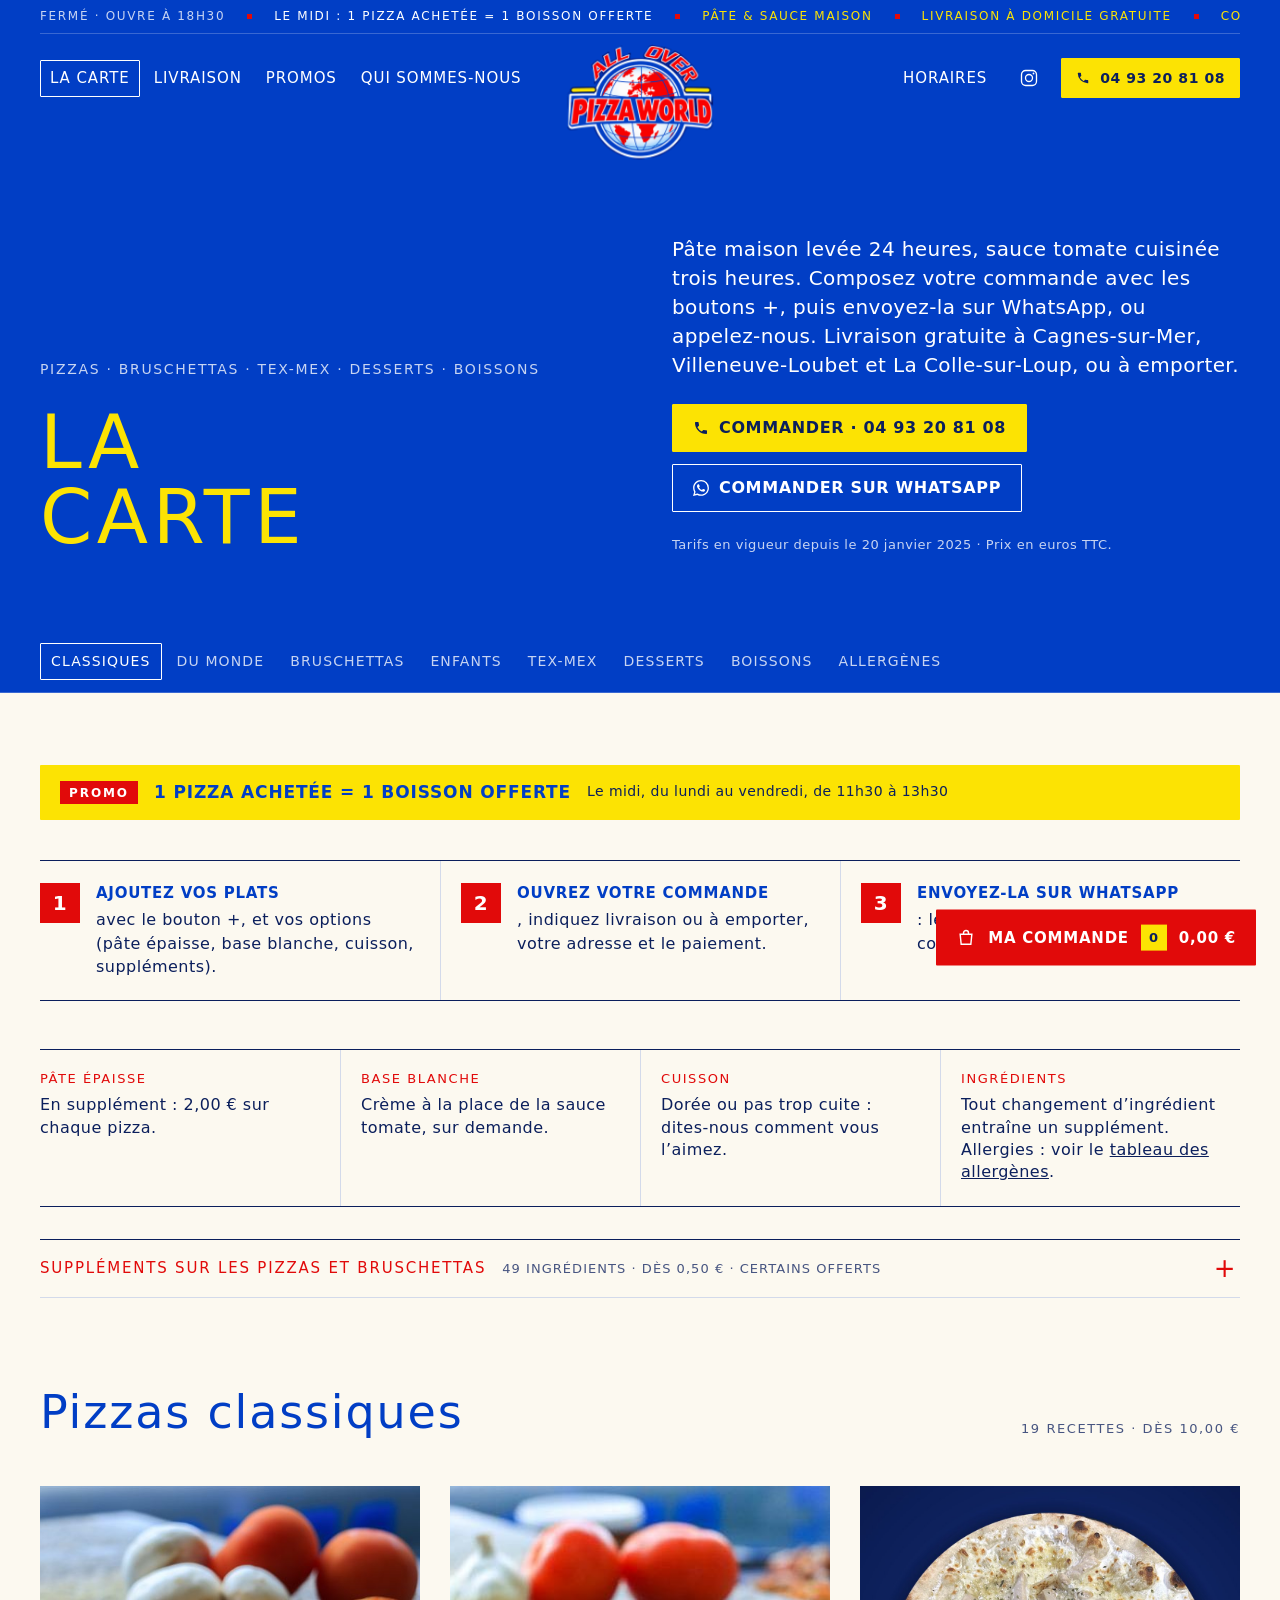
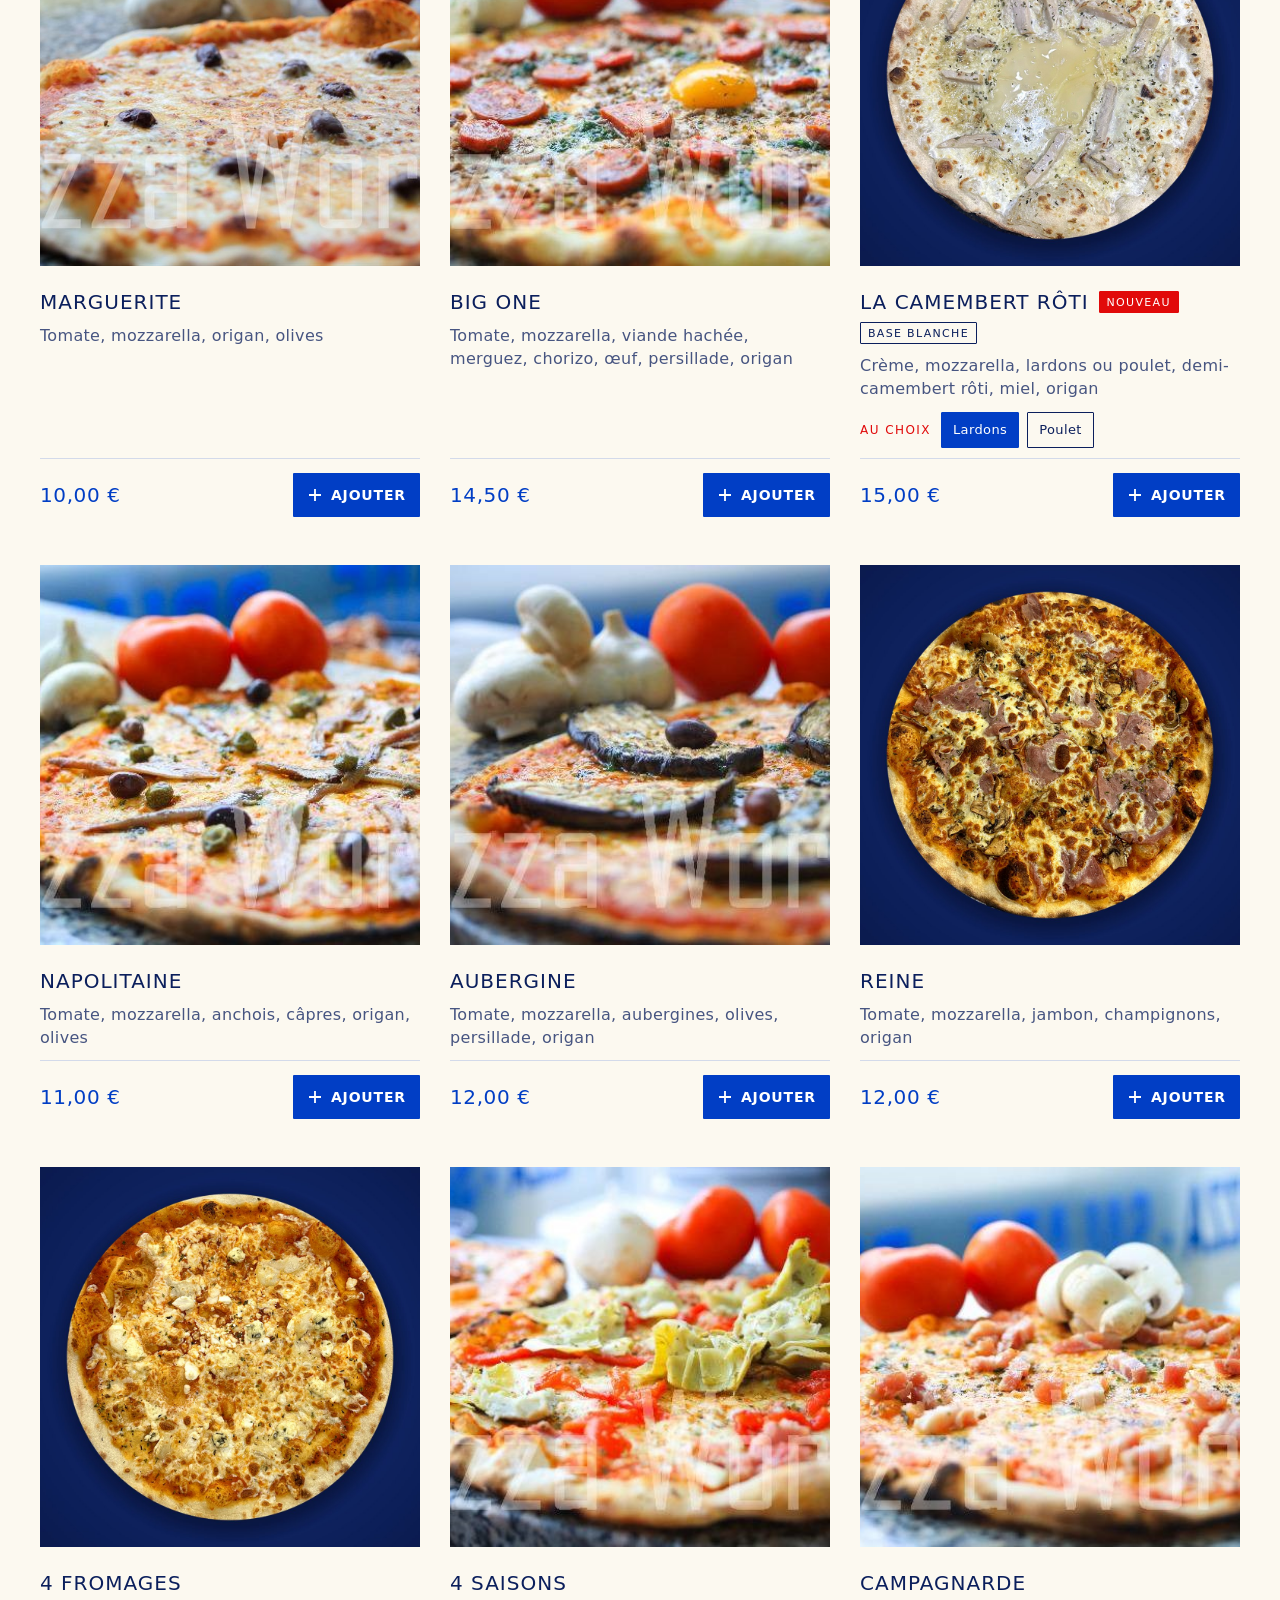
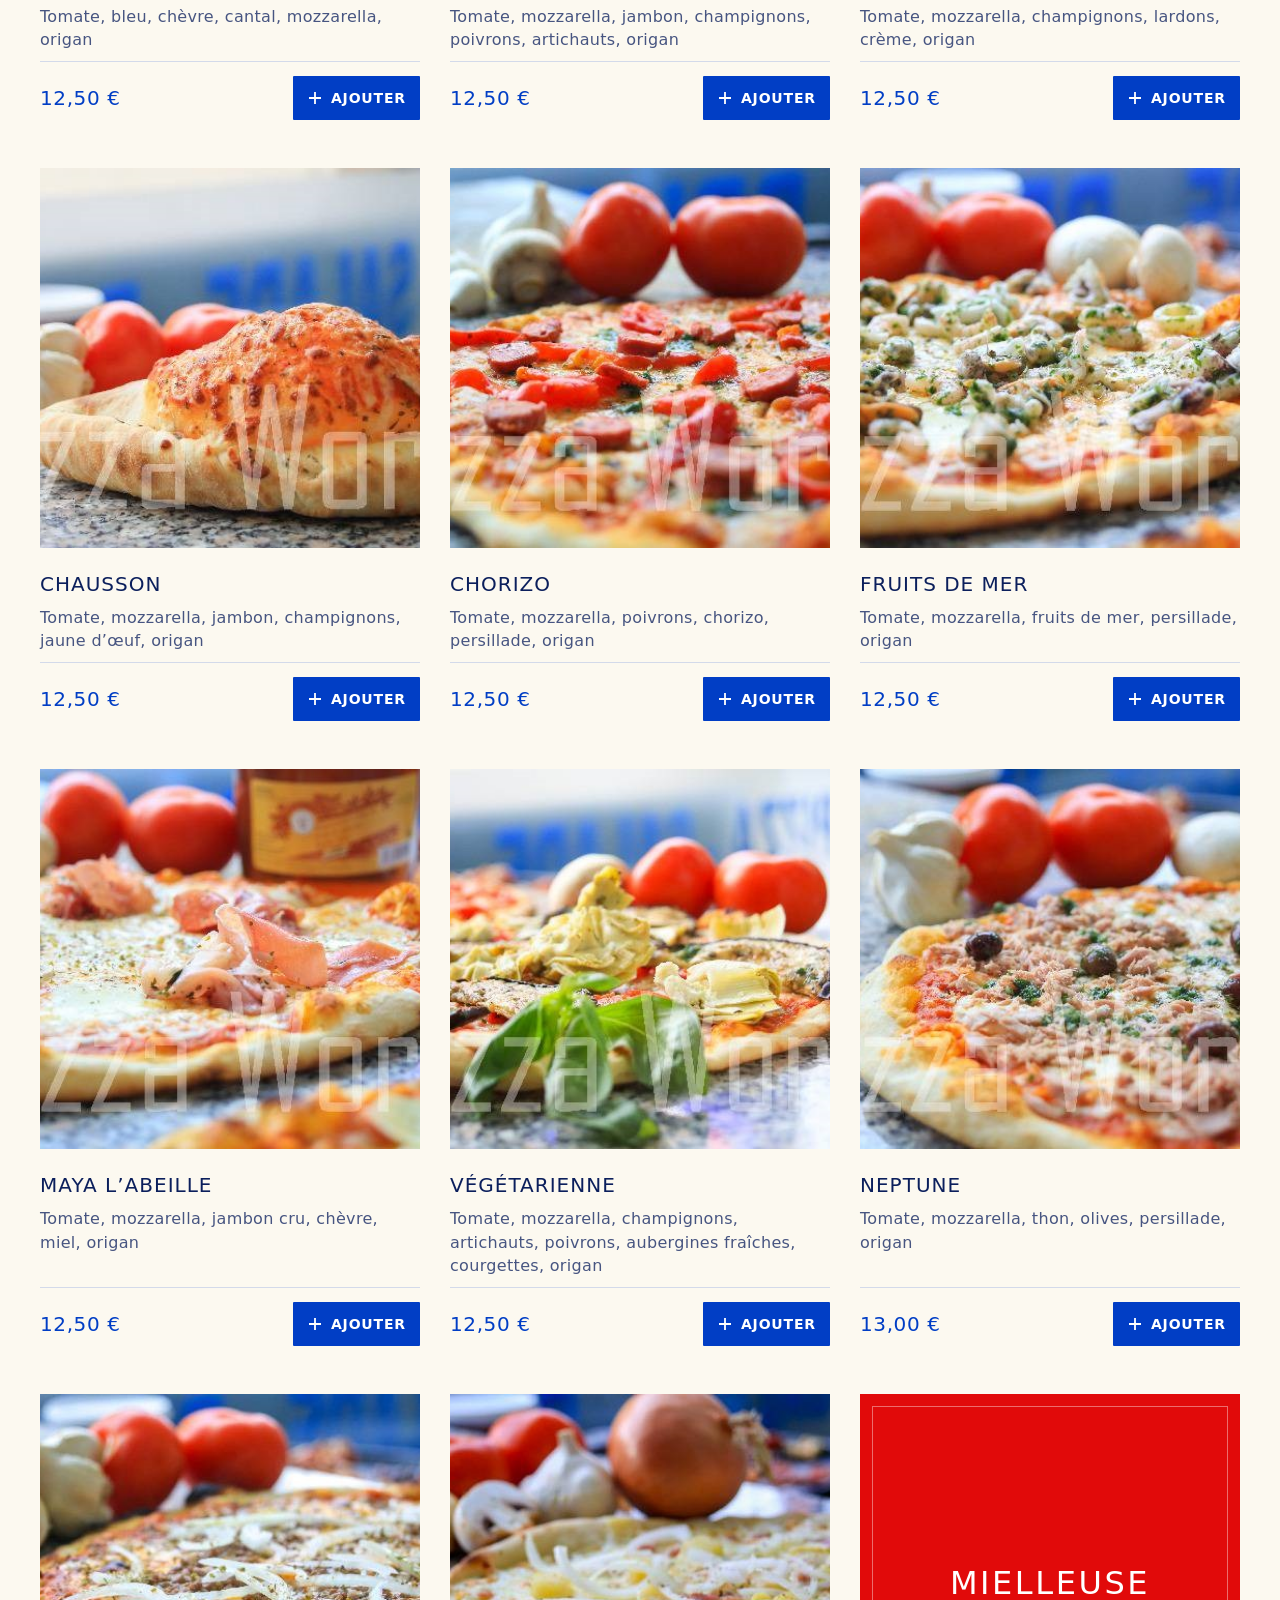
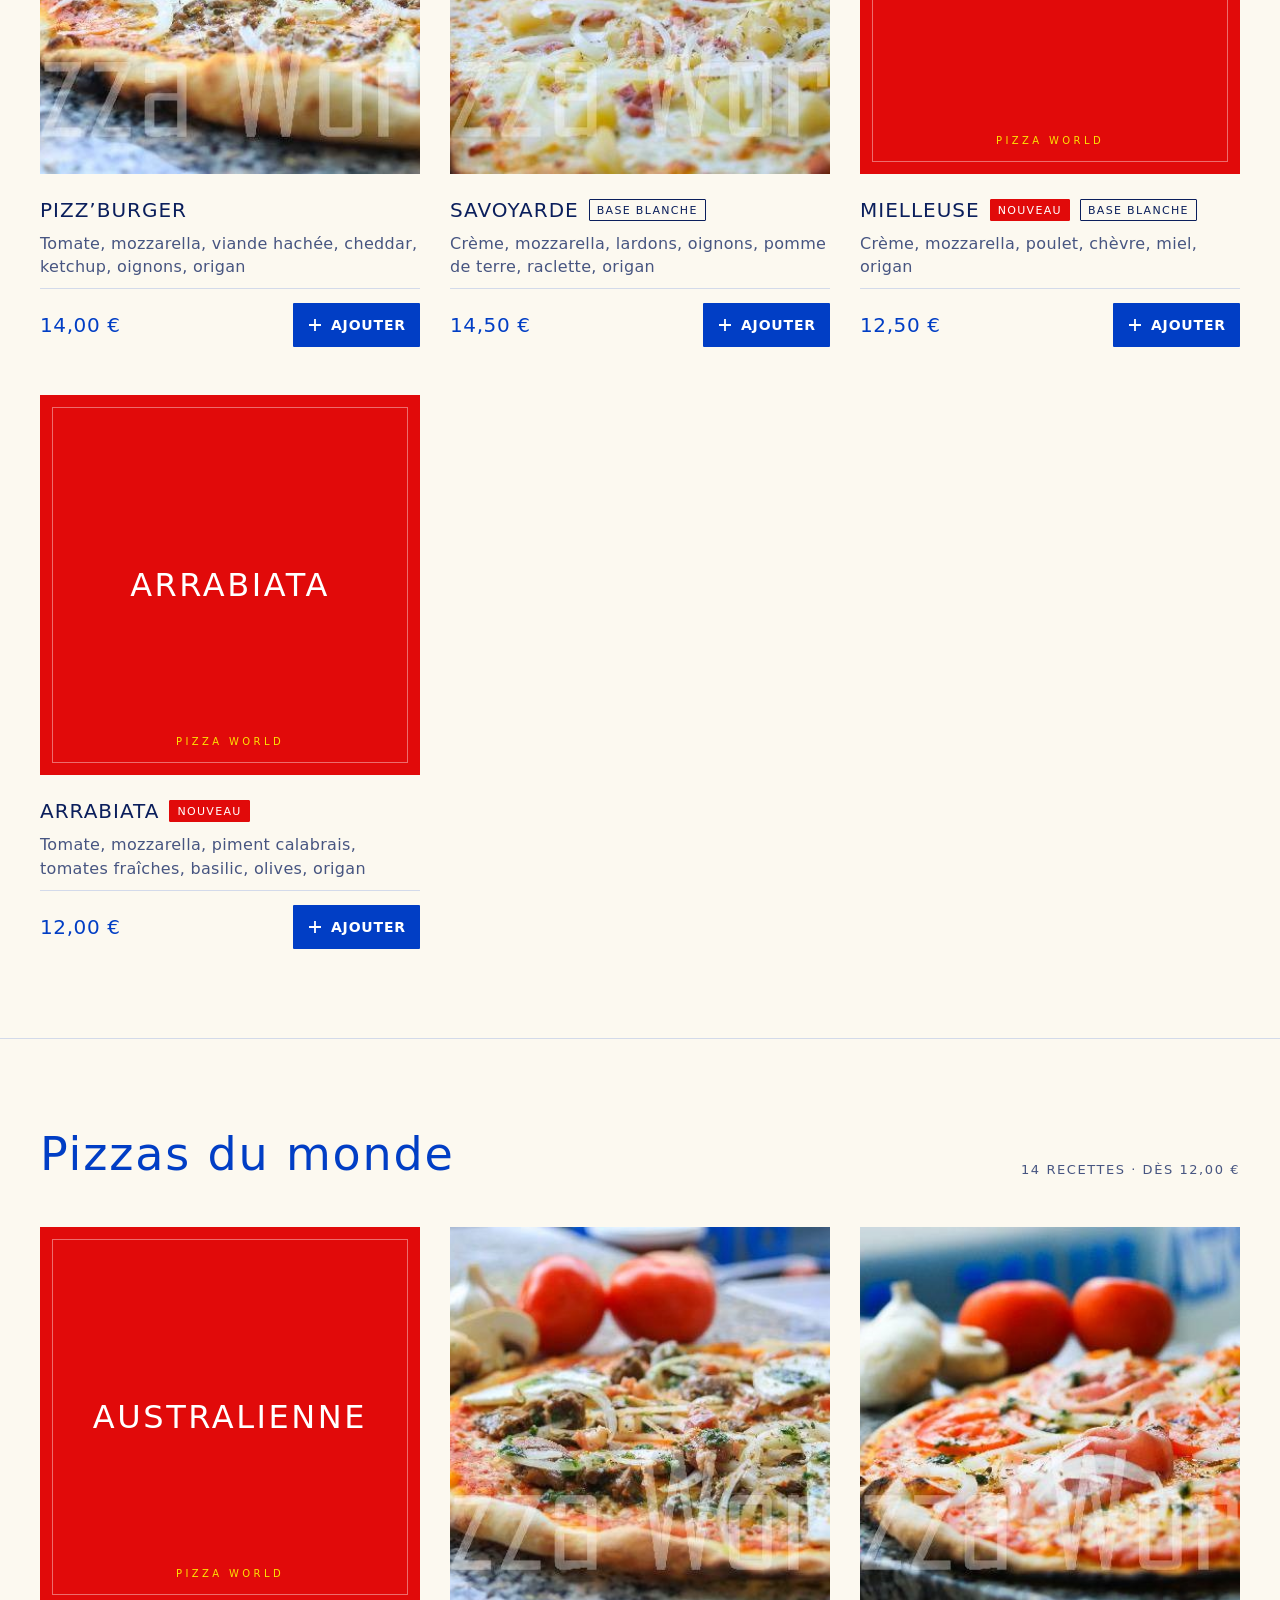
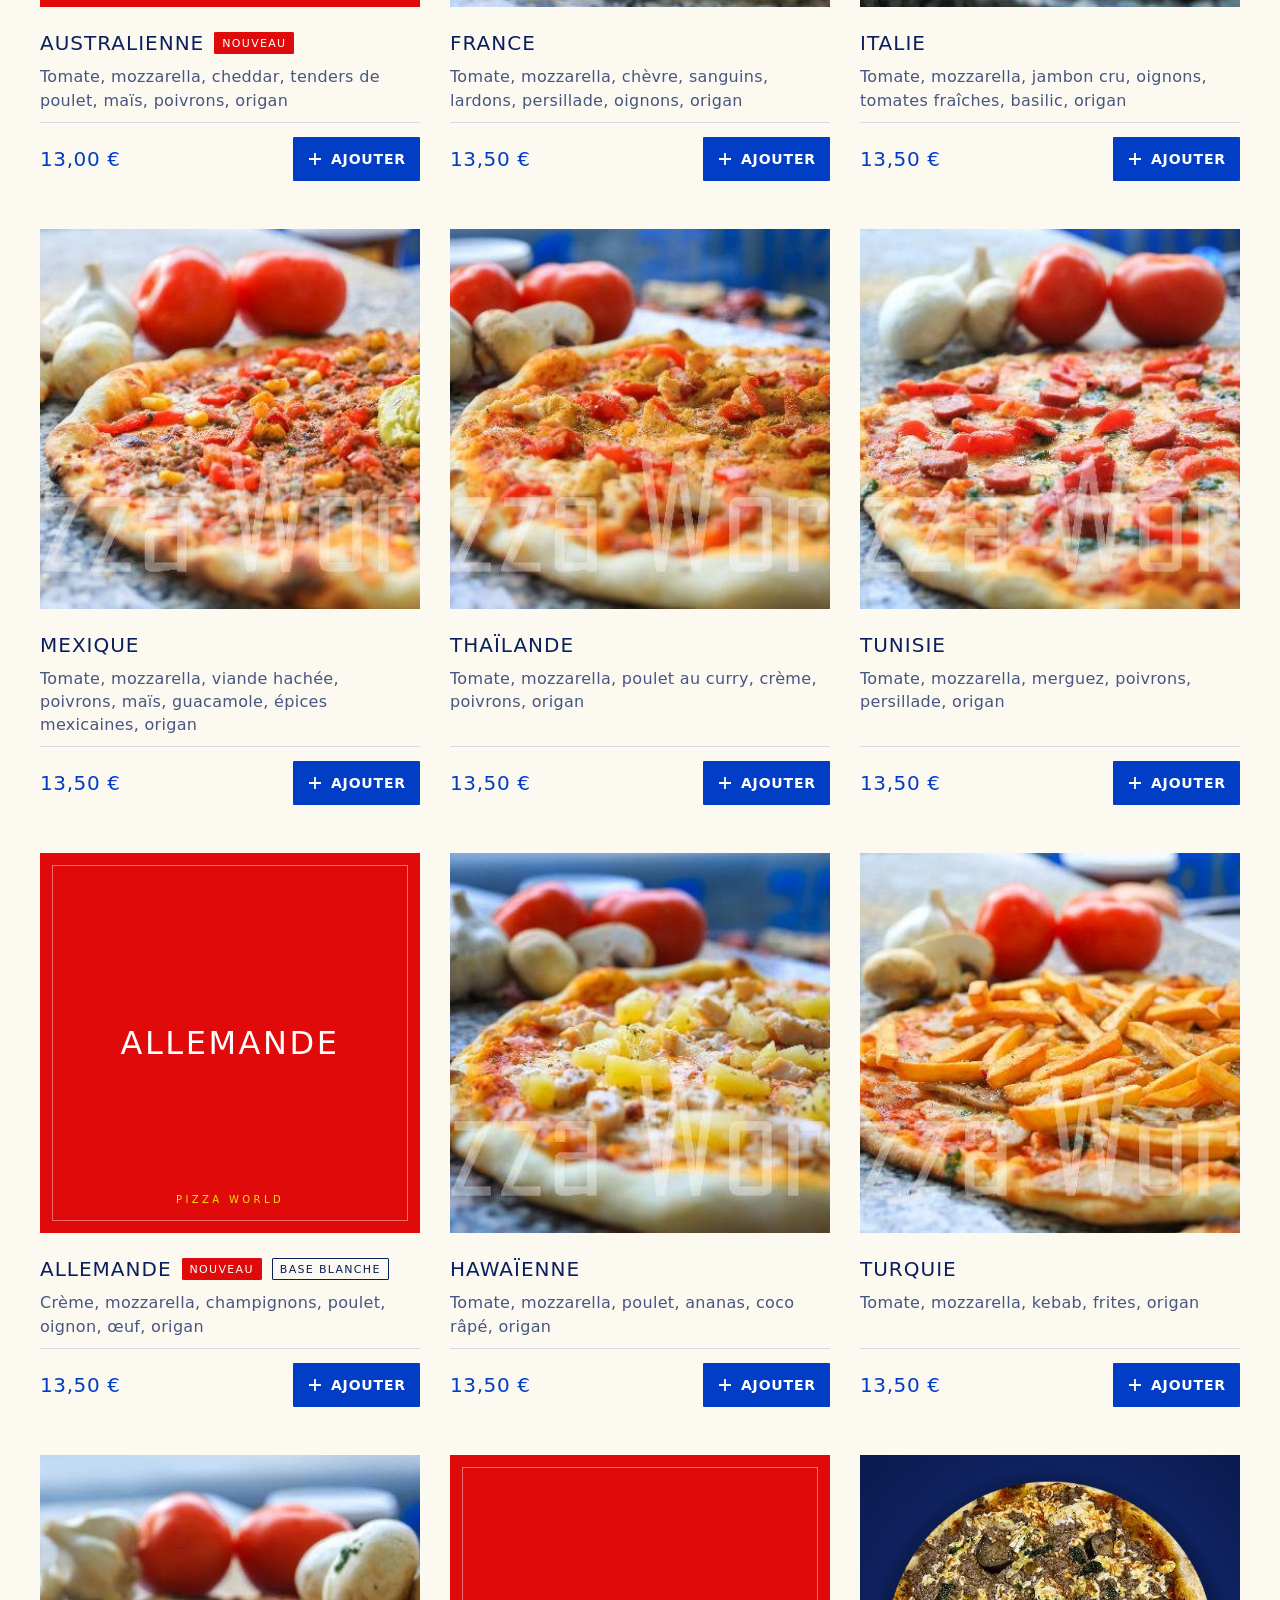
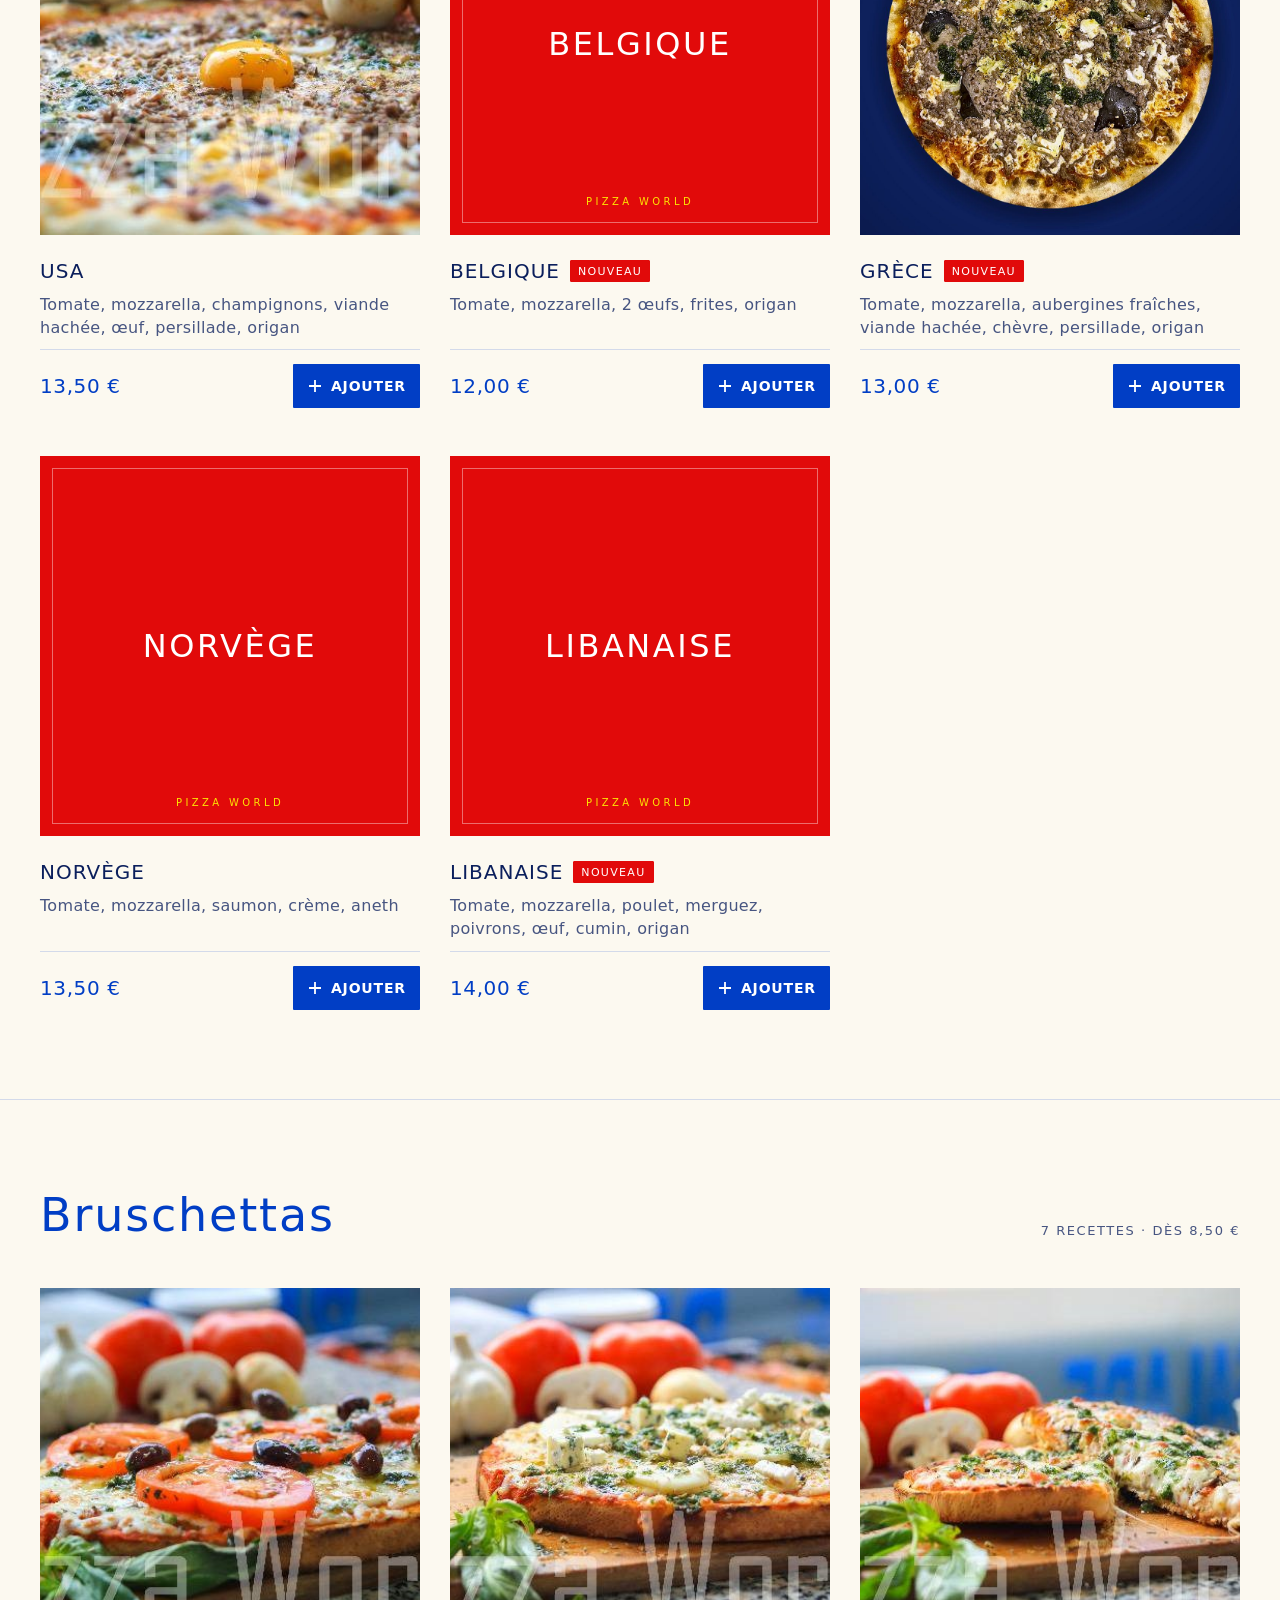
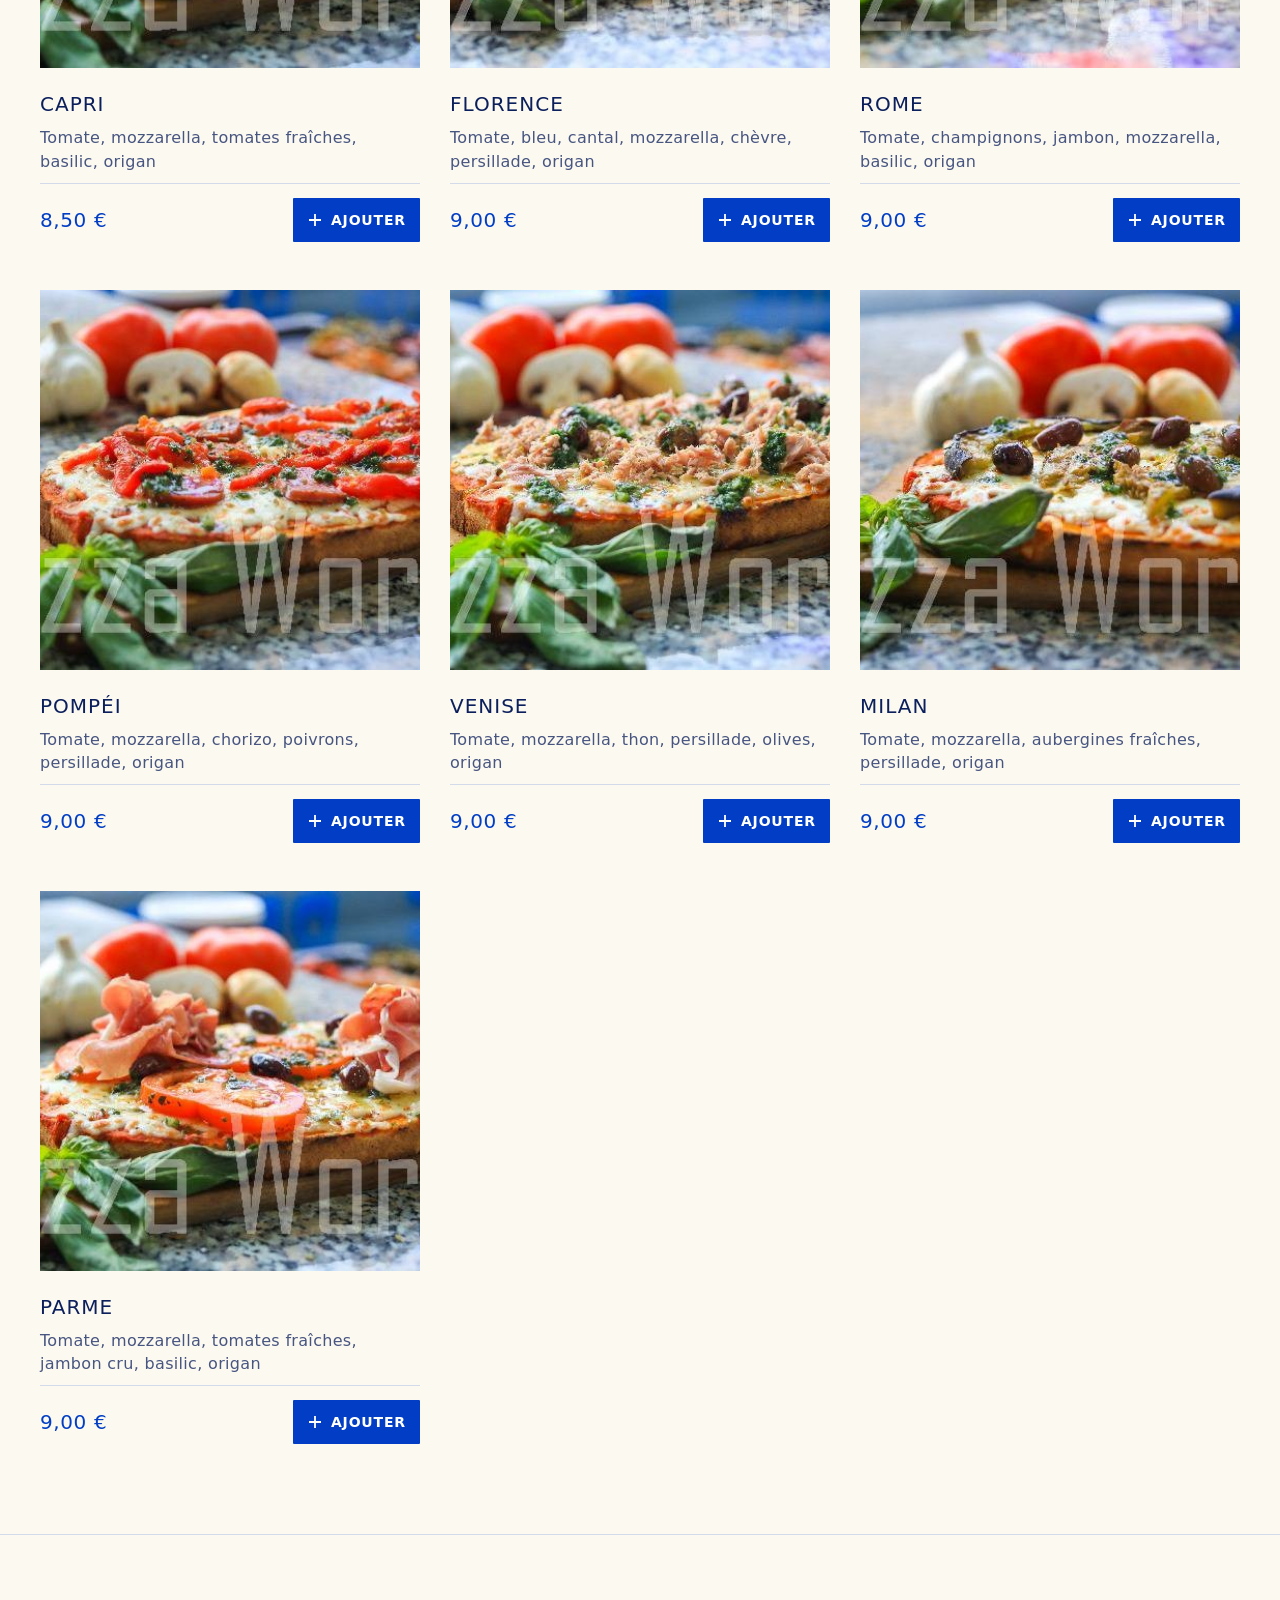
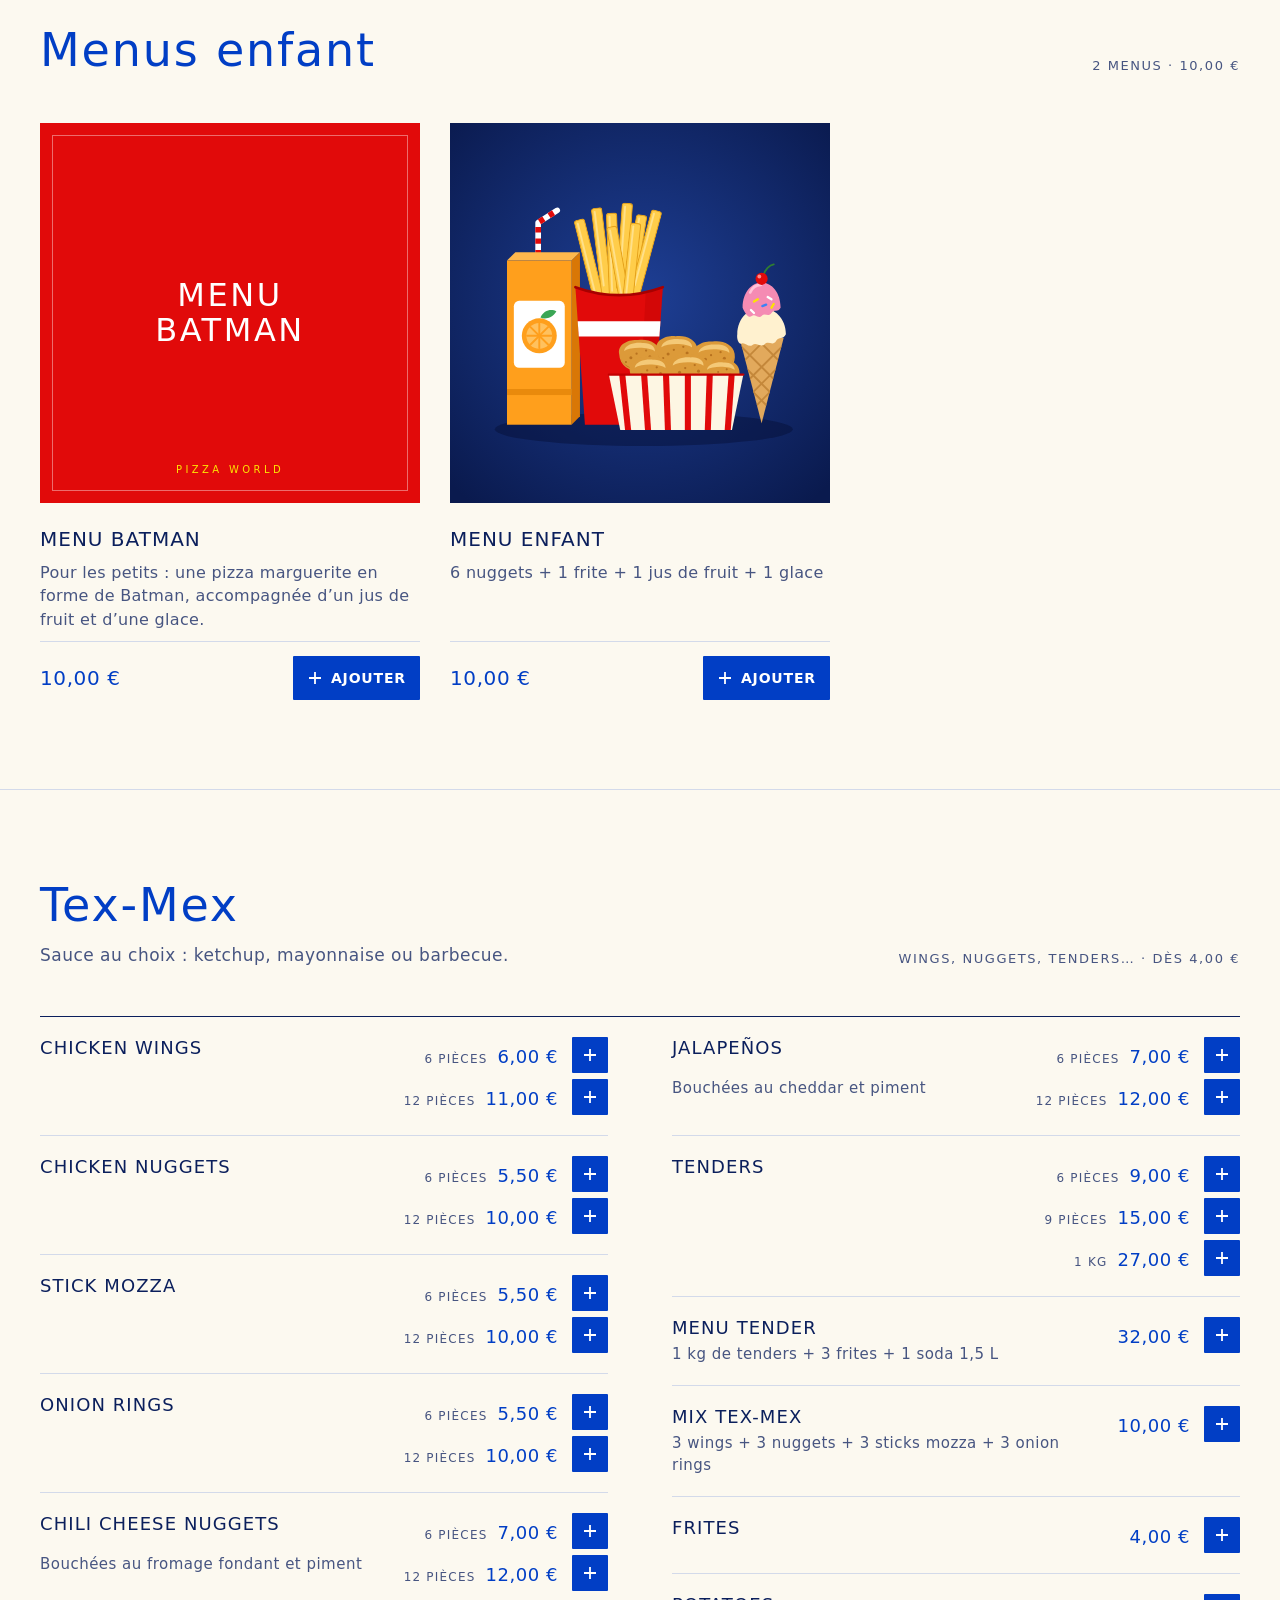
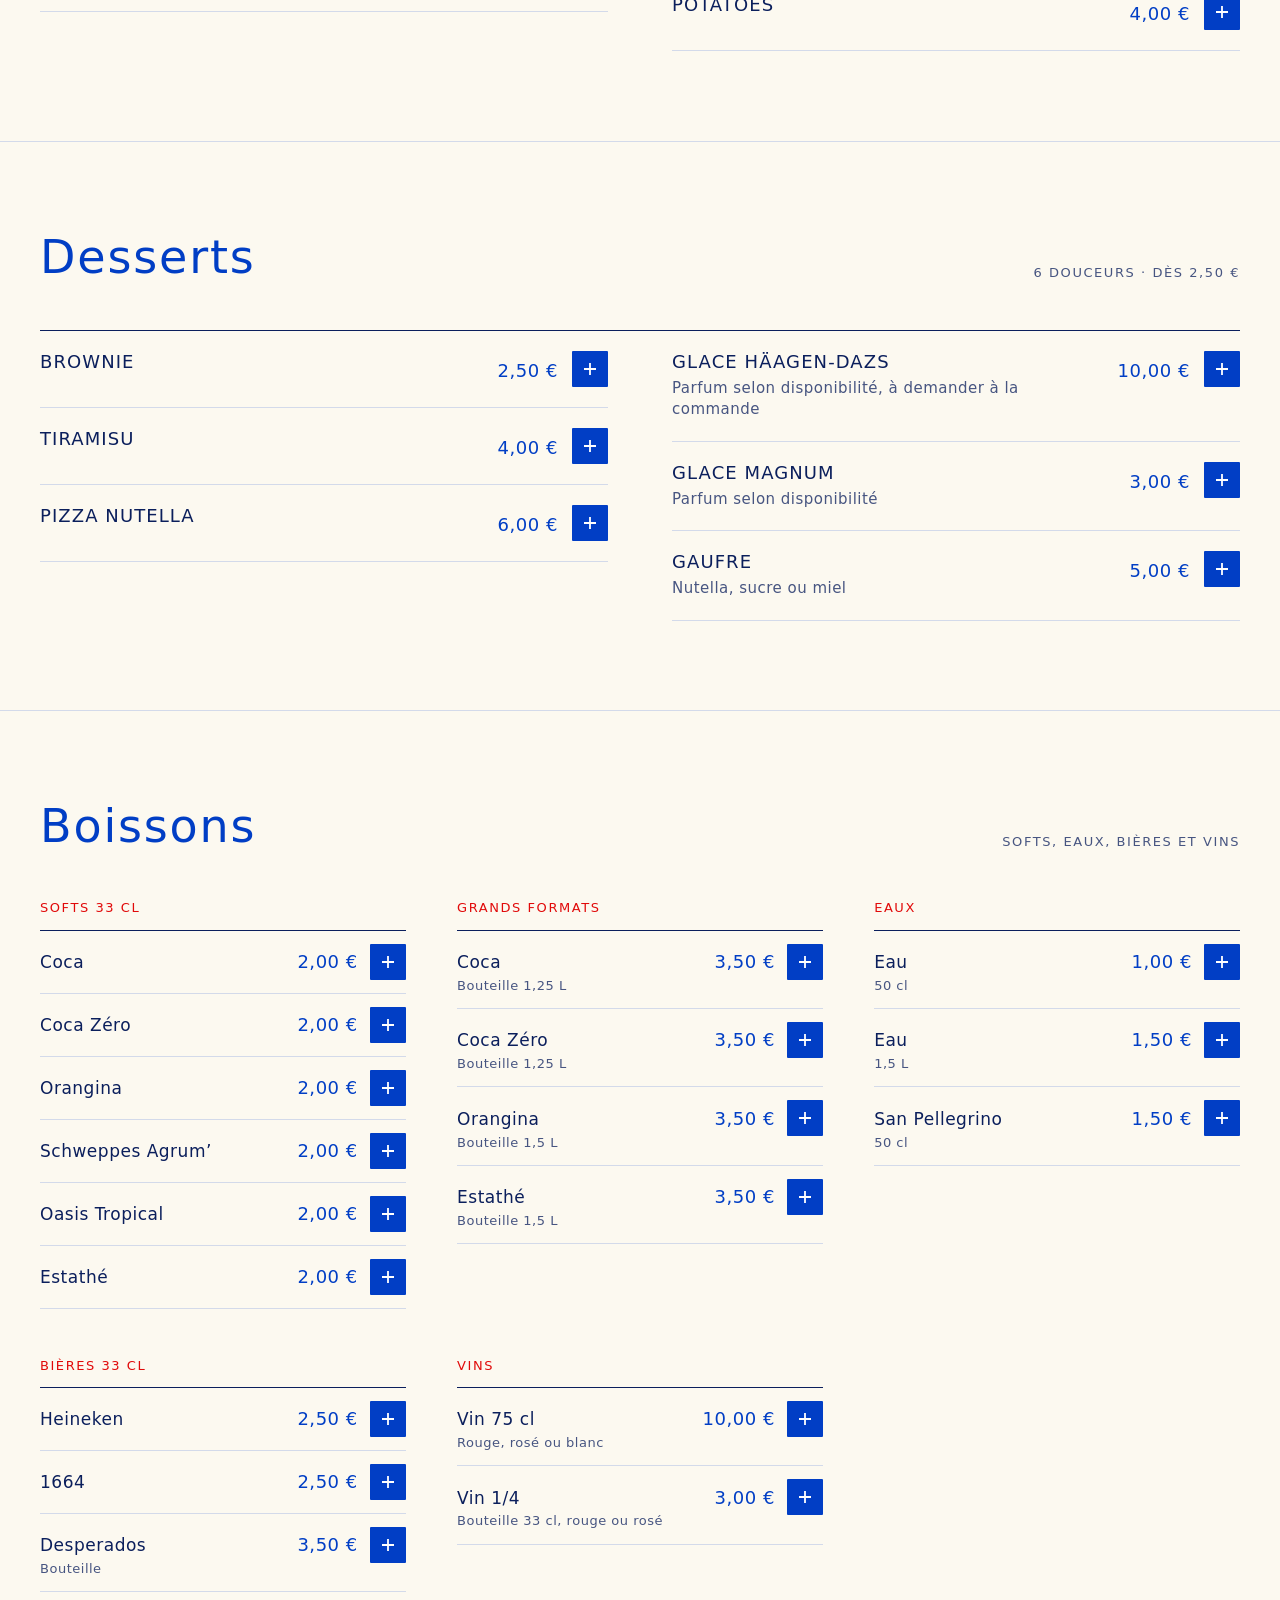
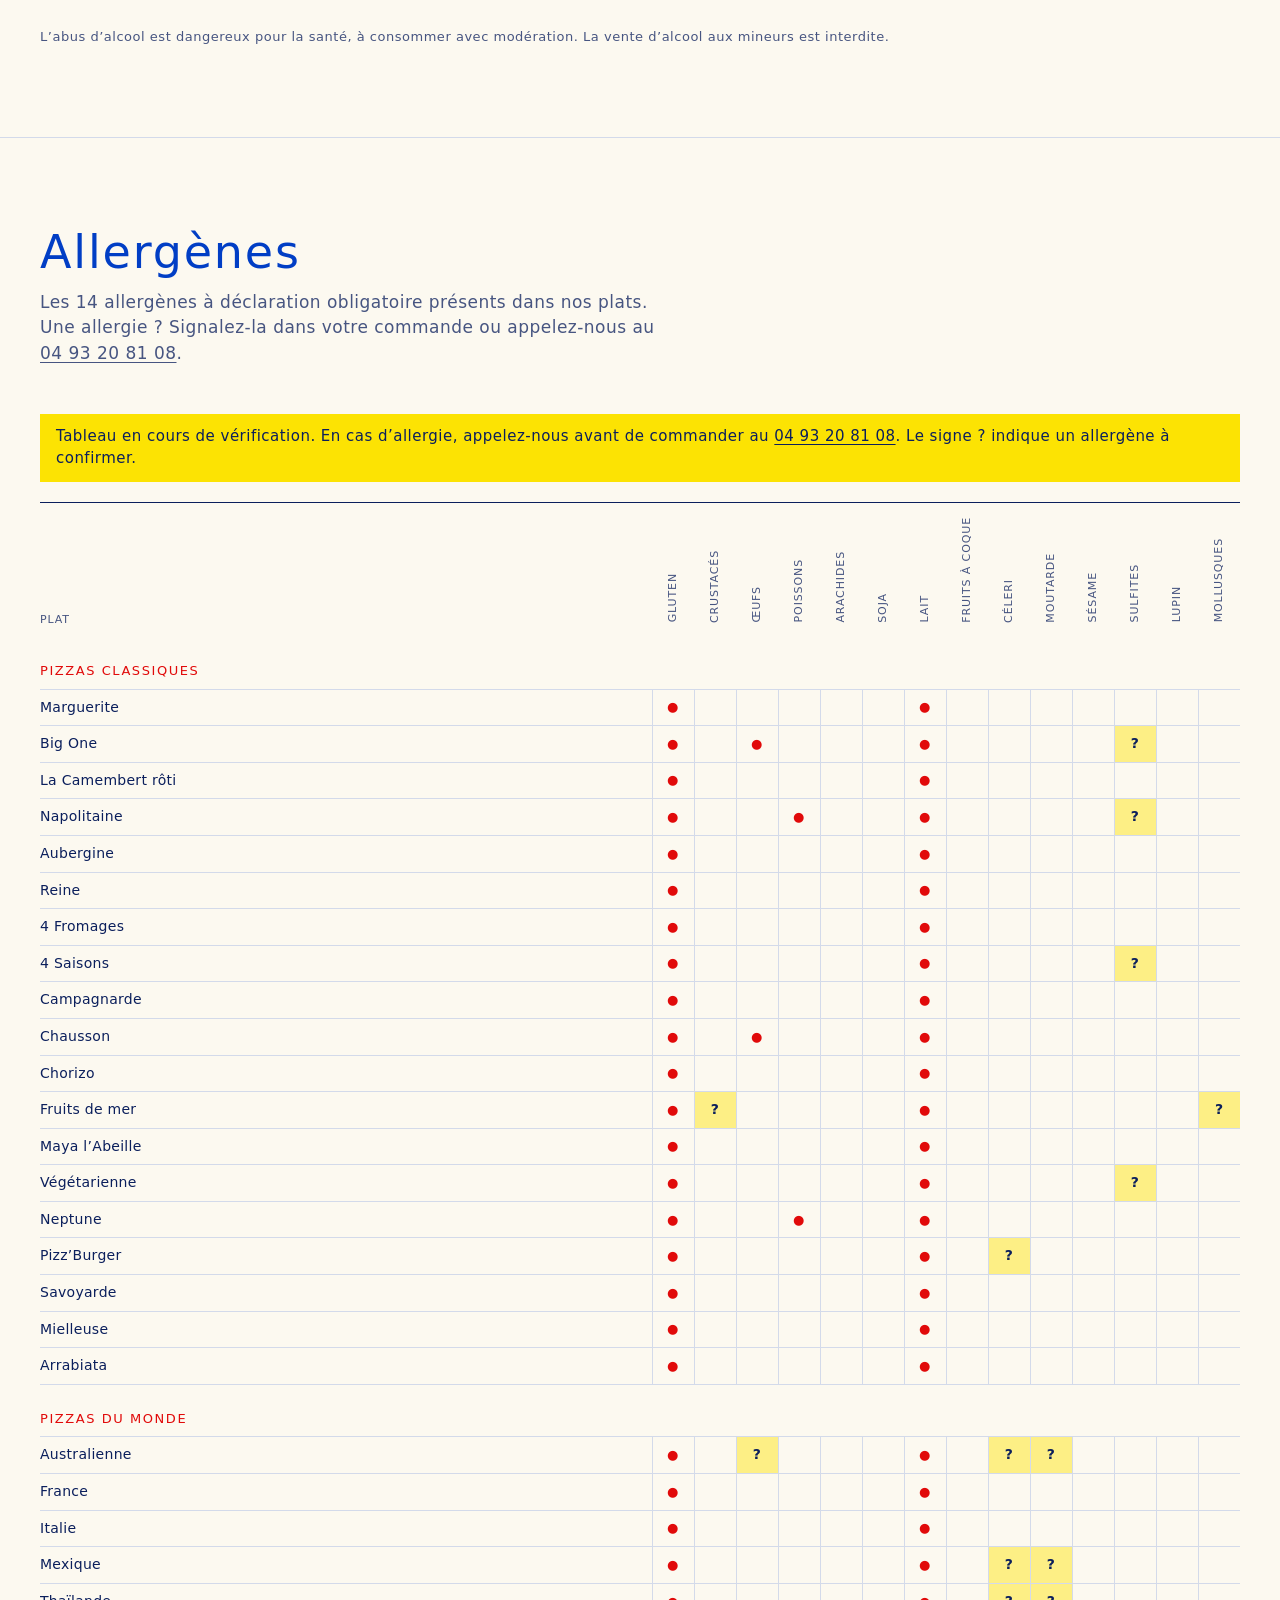
==== commit f23060d3: "Carte : Thailande a 13,50 EUR" ====
--- a/carte.html
+++ b/carte.html
@@ -393,7 +393,7 @@
               <div class="food-body">
                 <div class="food-title"><h3>Thaïlande</h3></div>
                 <p class="food-desc">Tomate, mozzarella, poulet au curry, crème, poivrons, origan</p>
-                <p class="food-foot"><span class="price">12,50&nbsp;€</span></p>
+                <p class="food-foot"><span class="price">13,50&nbsp;€</span></p>
               </div>
             </li>
             <li class="food-card">
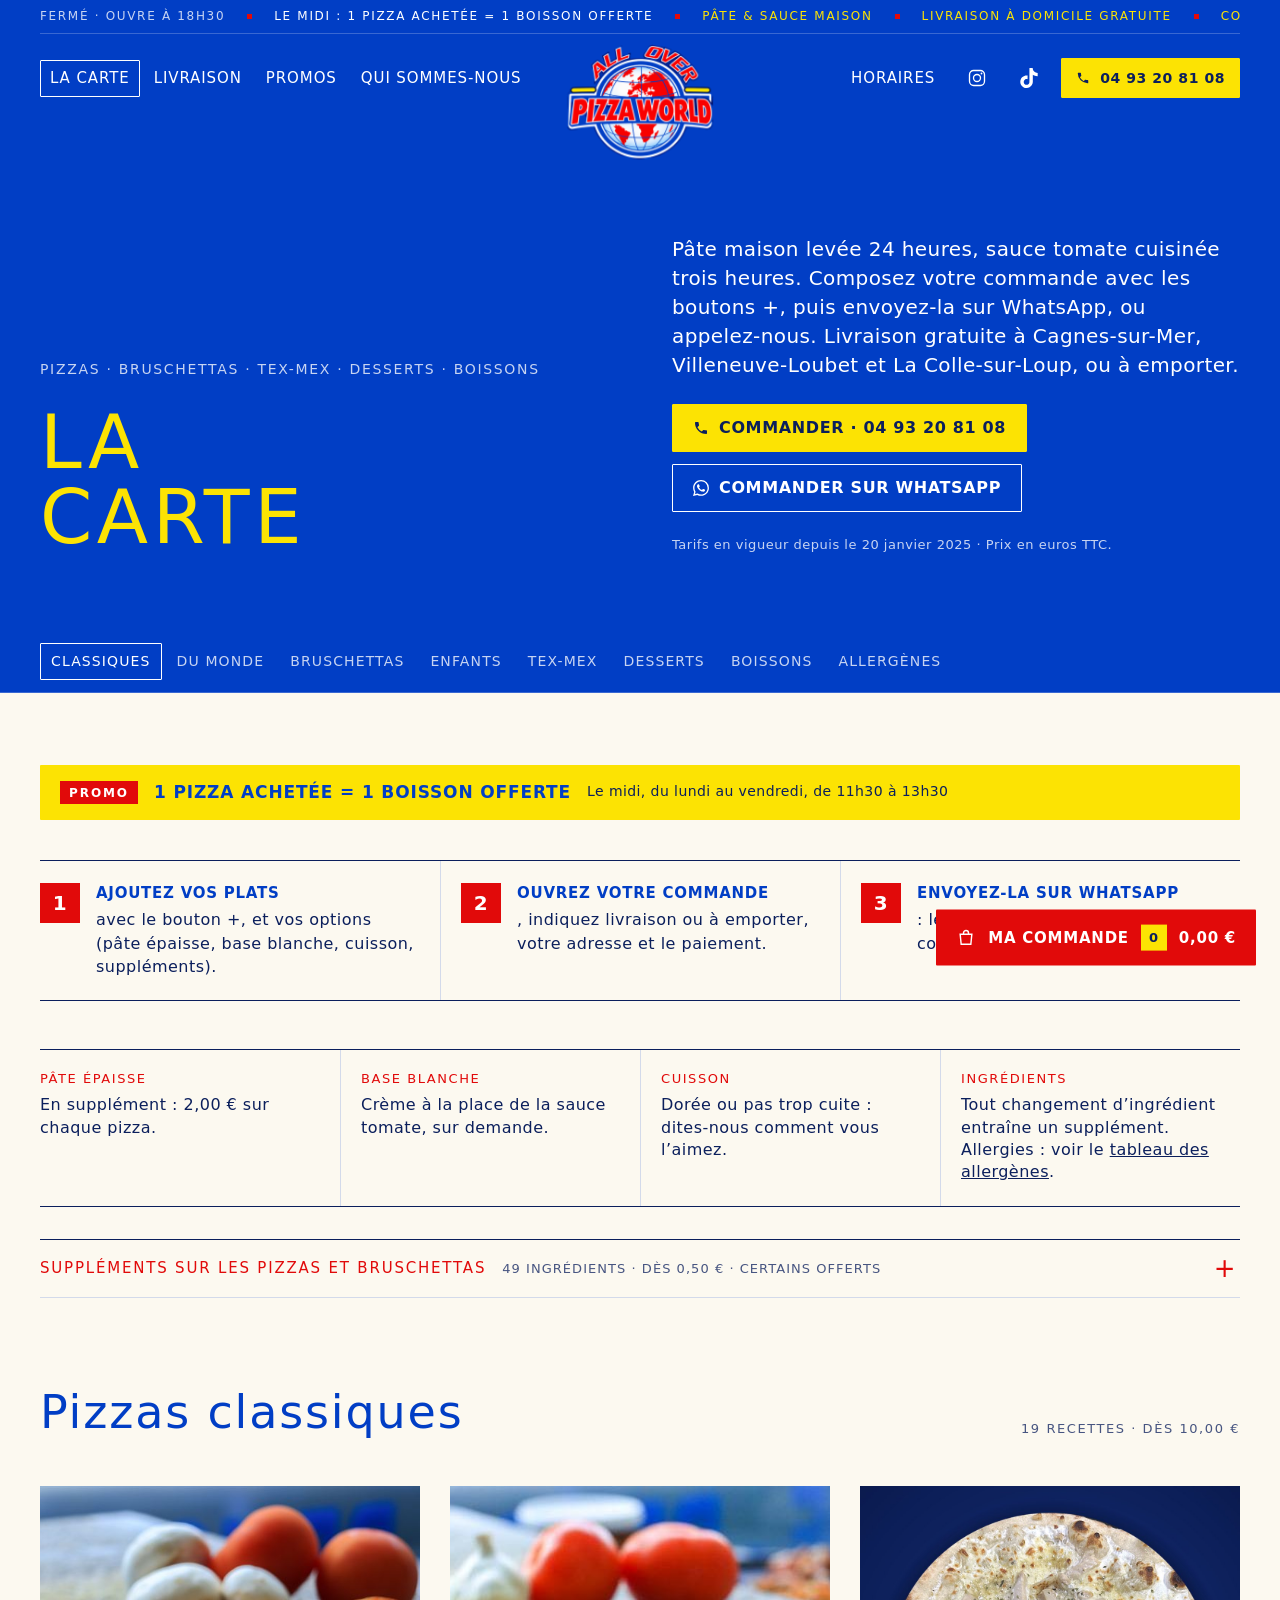
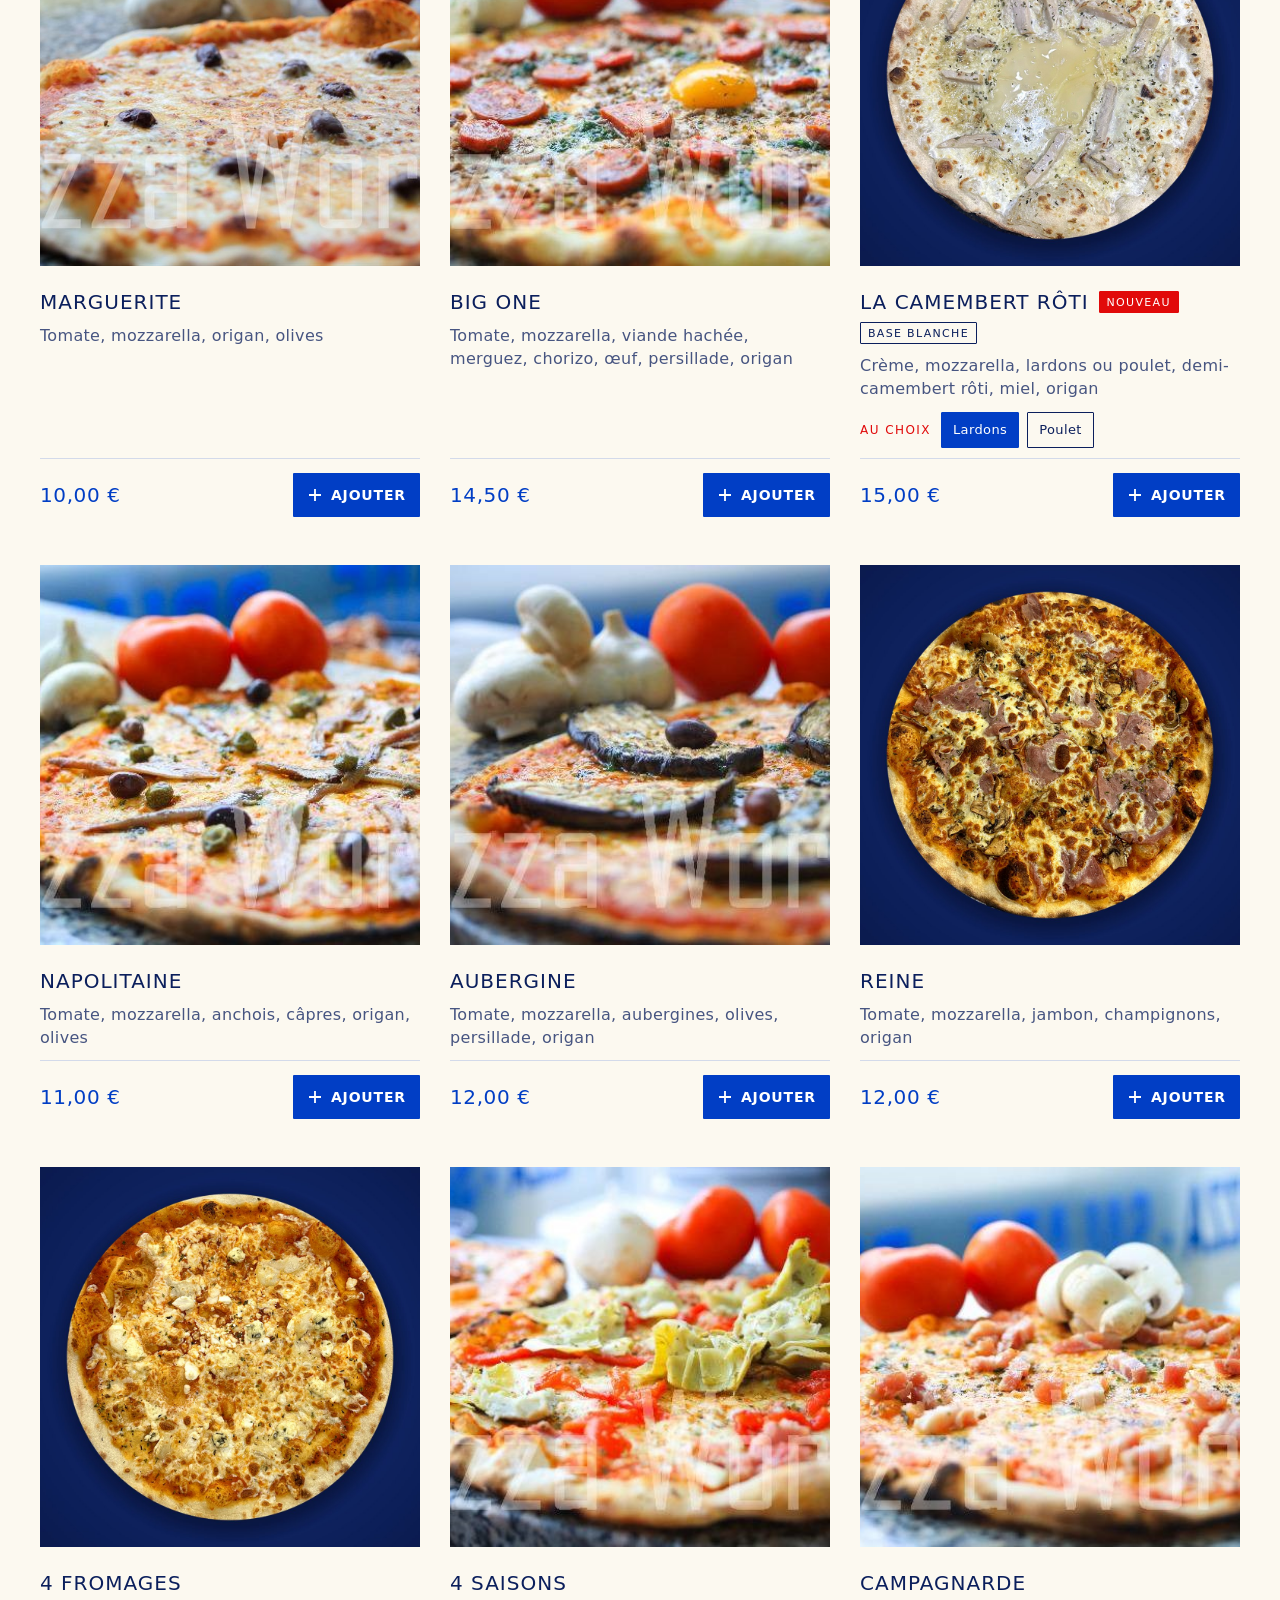
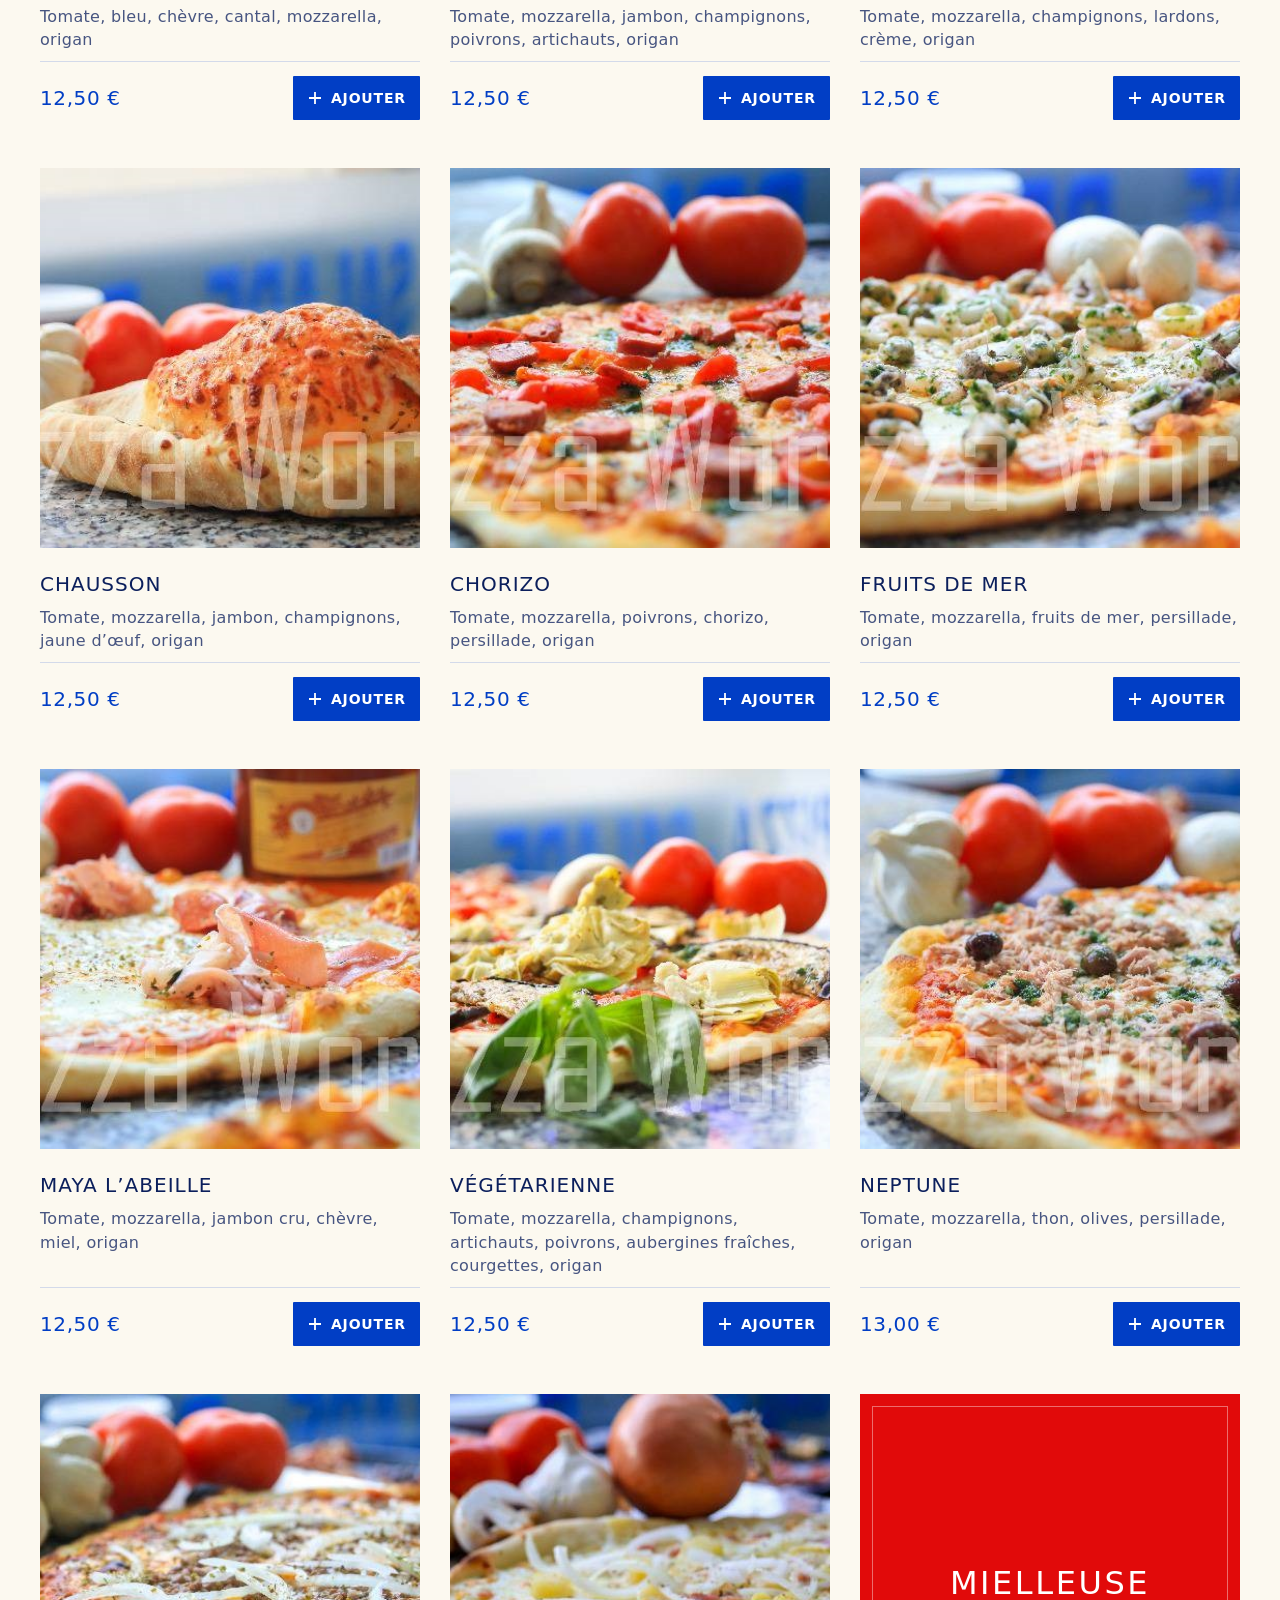
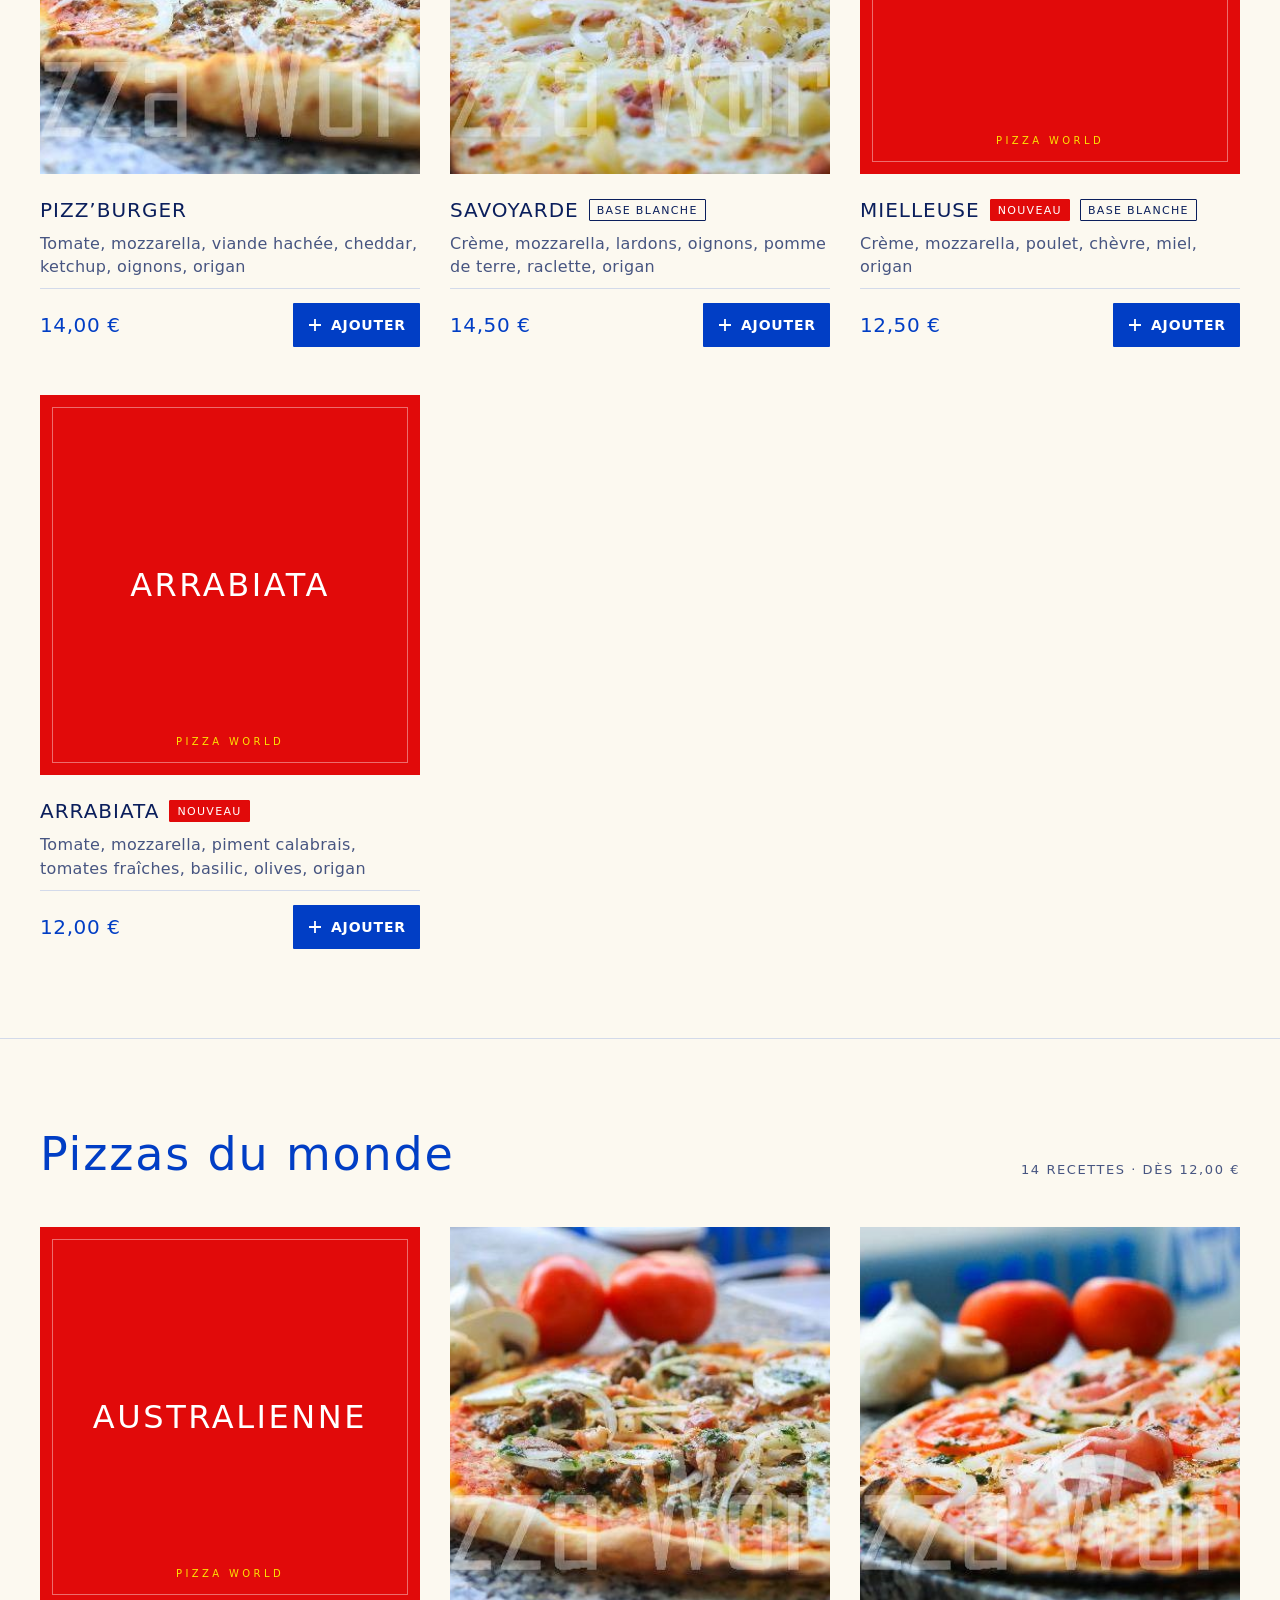
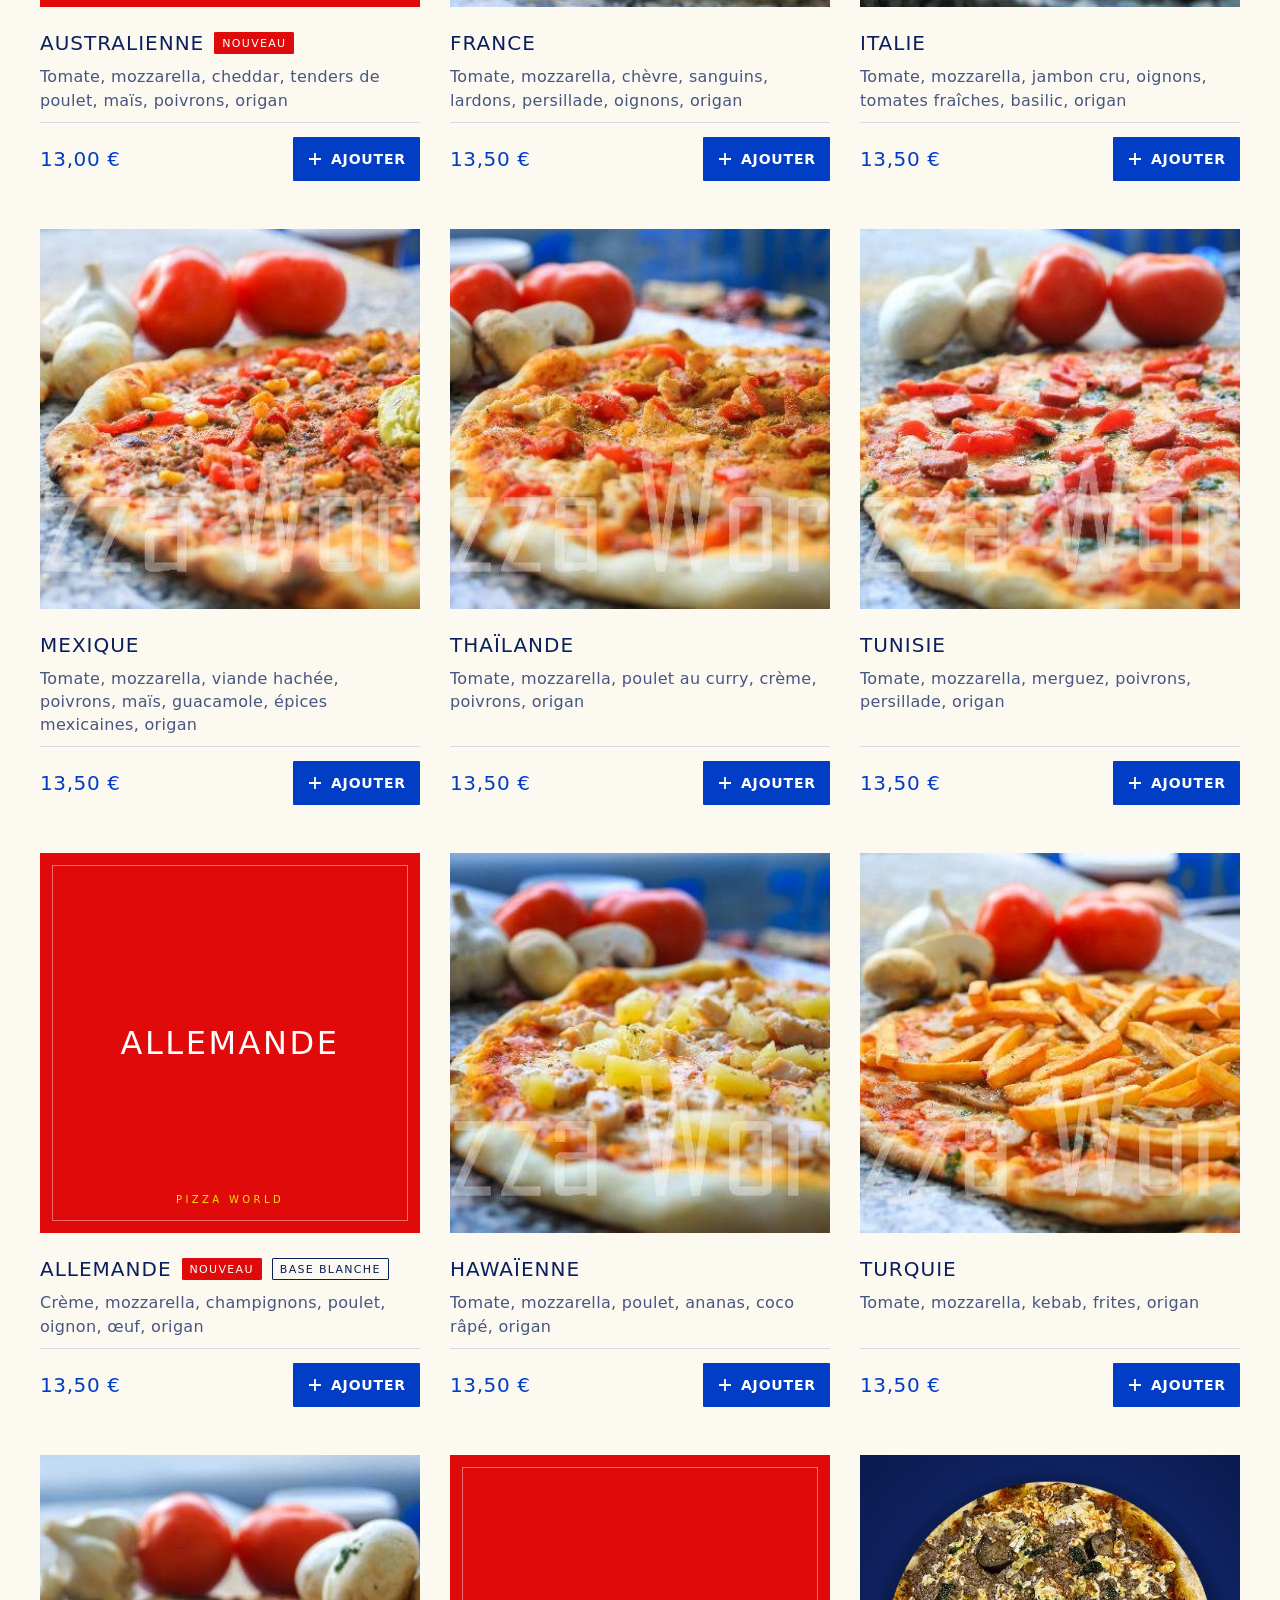
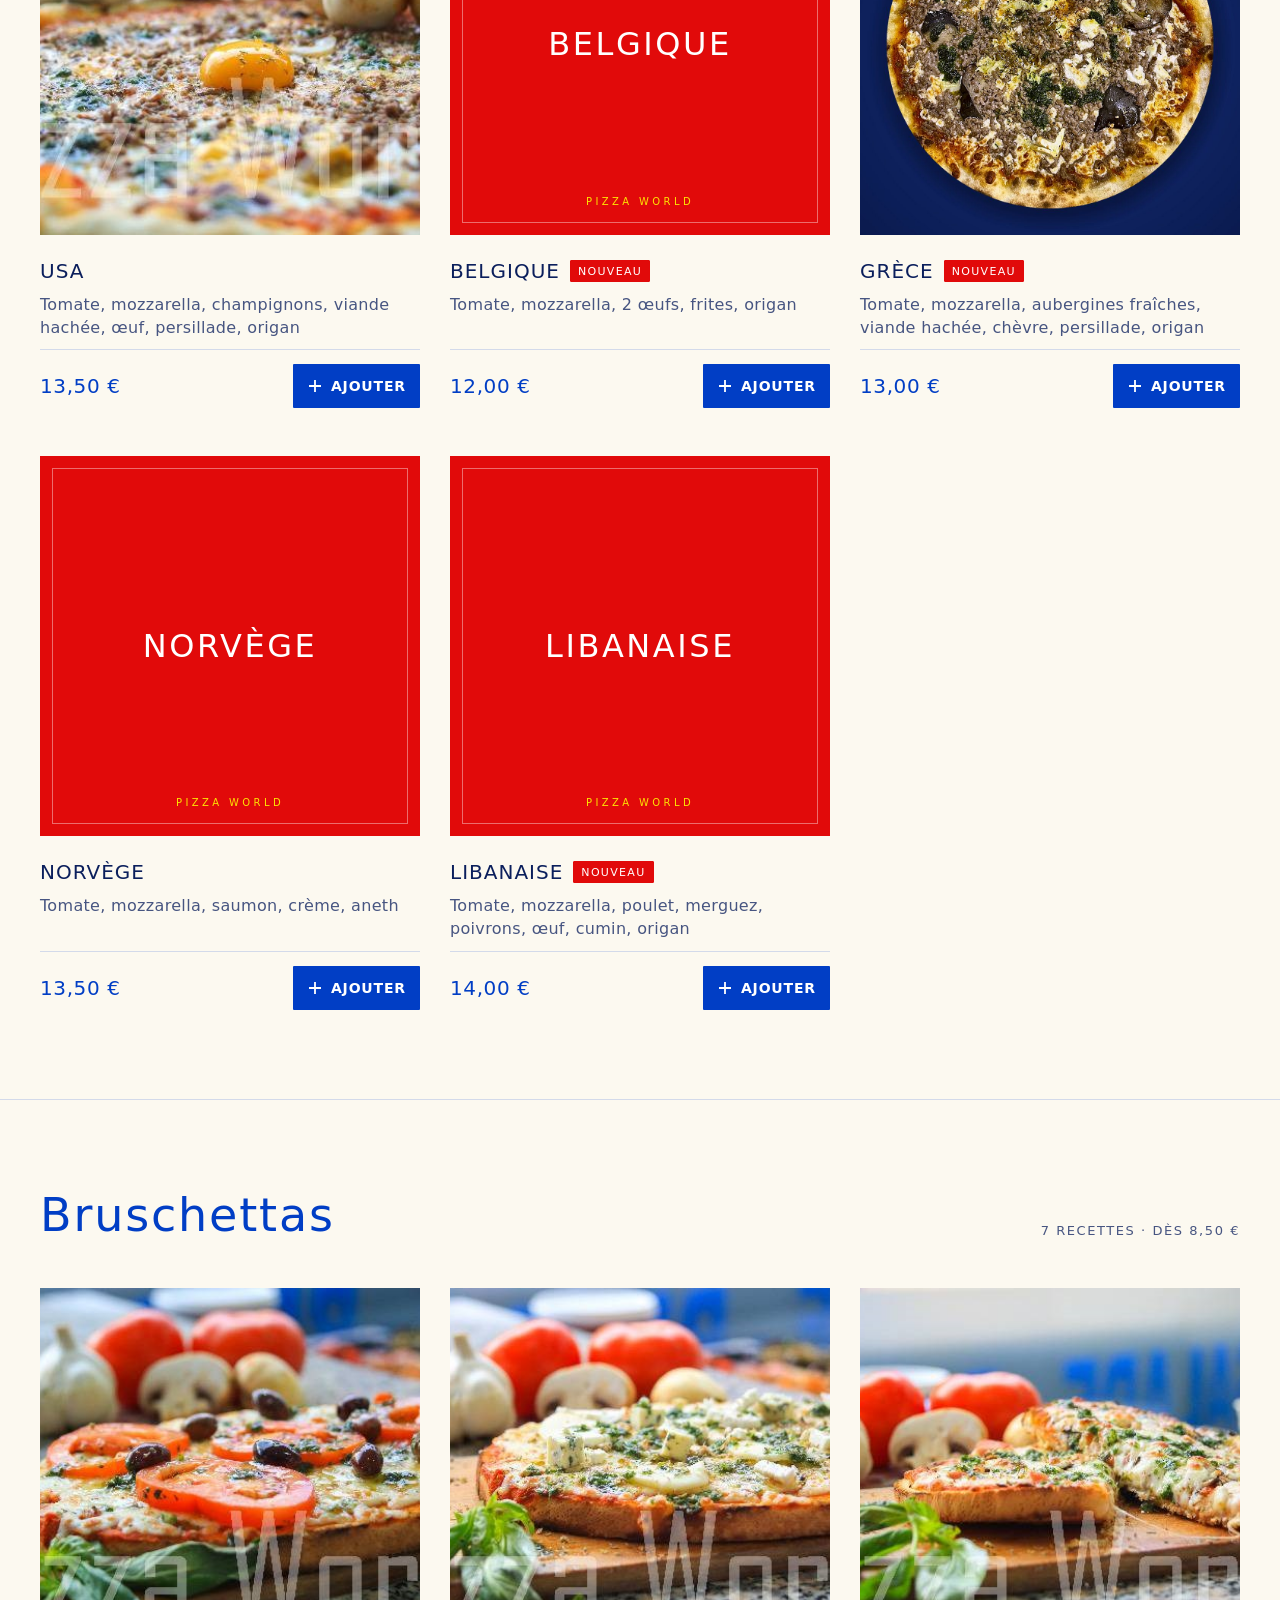
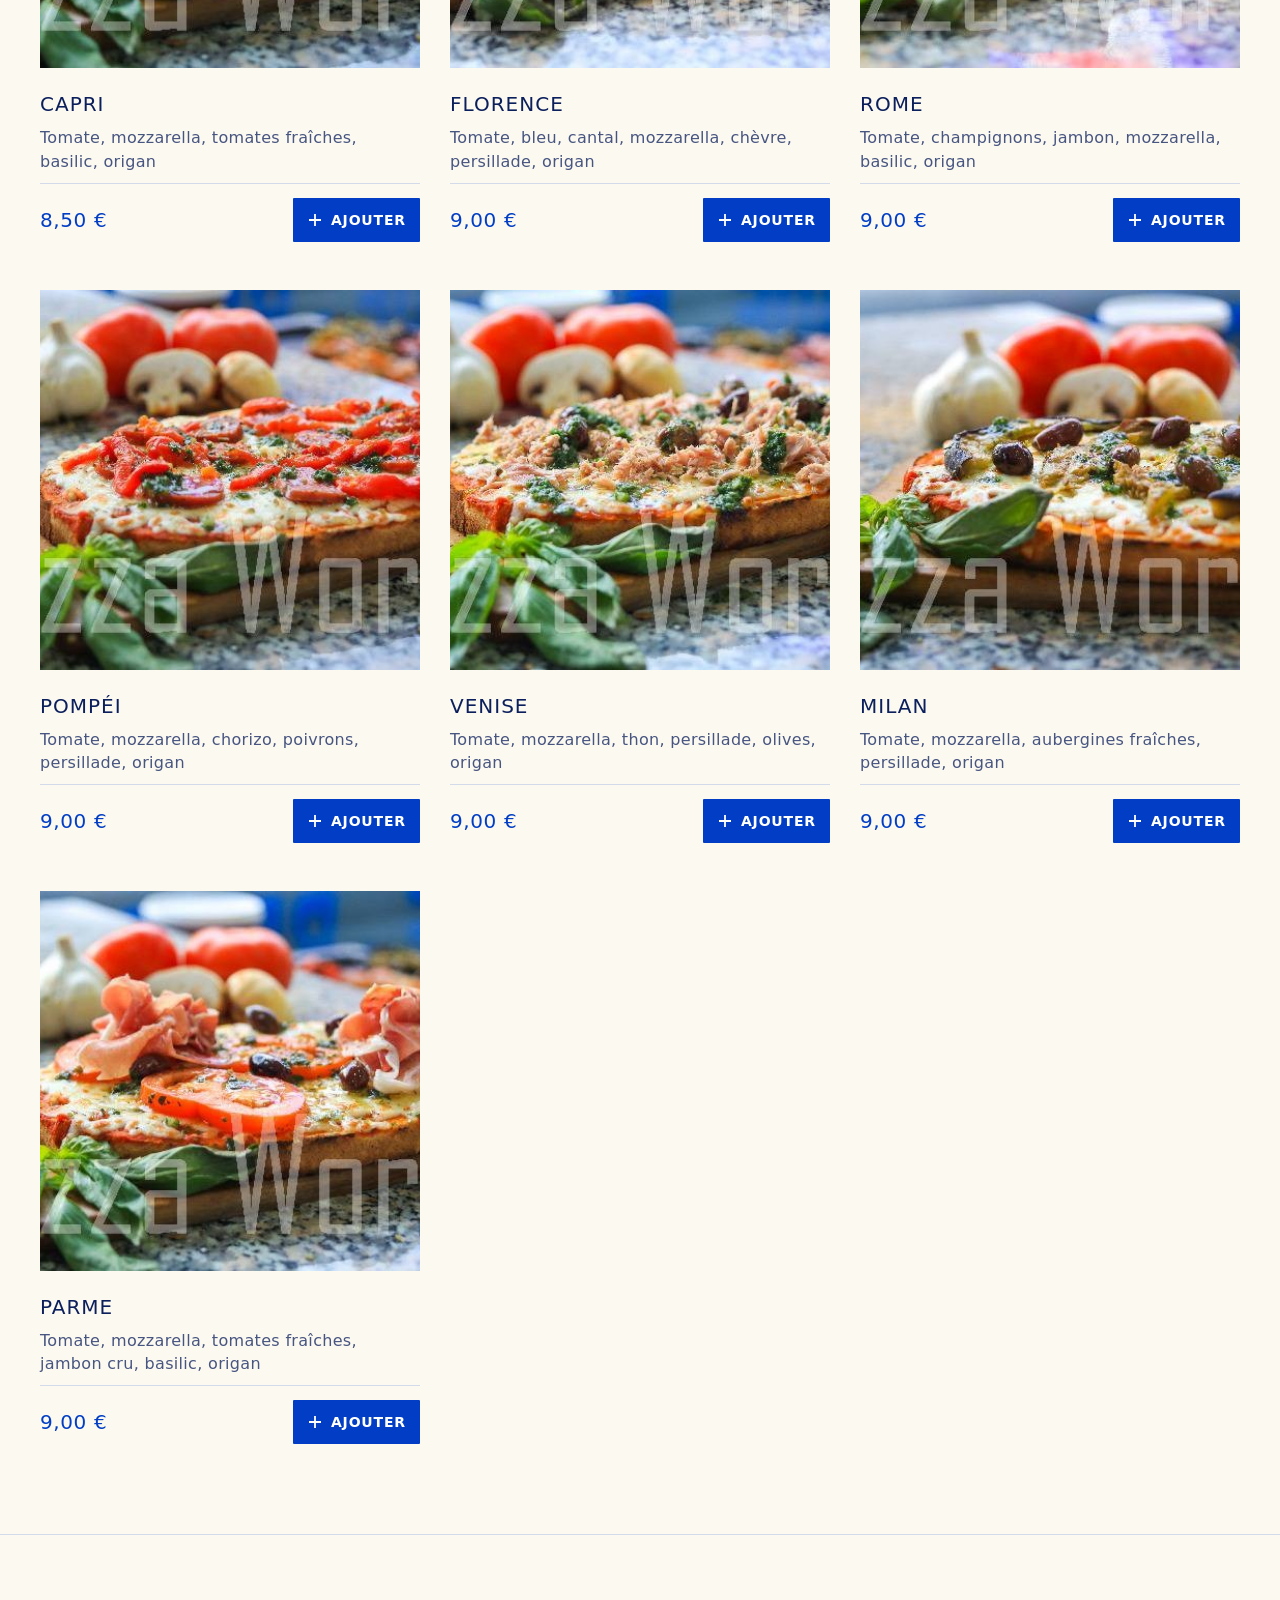
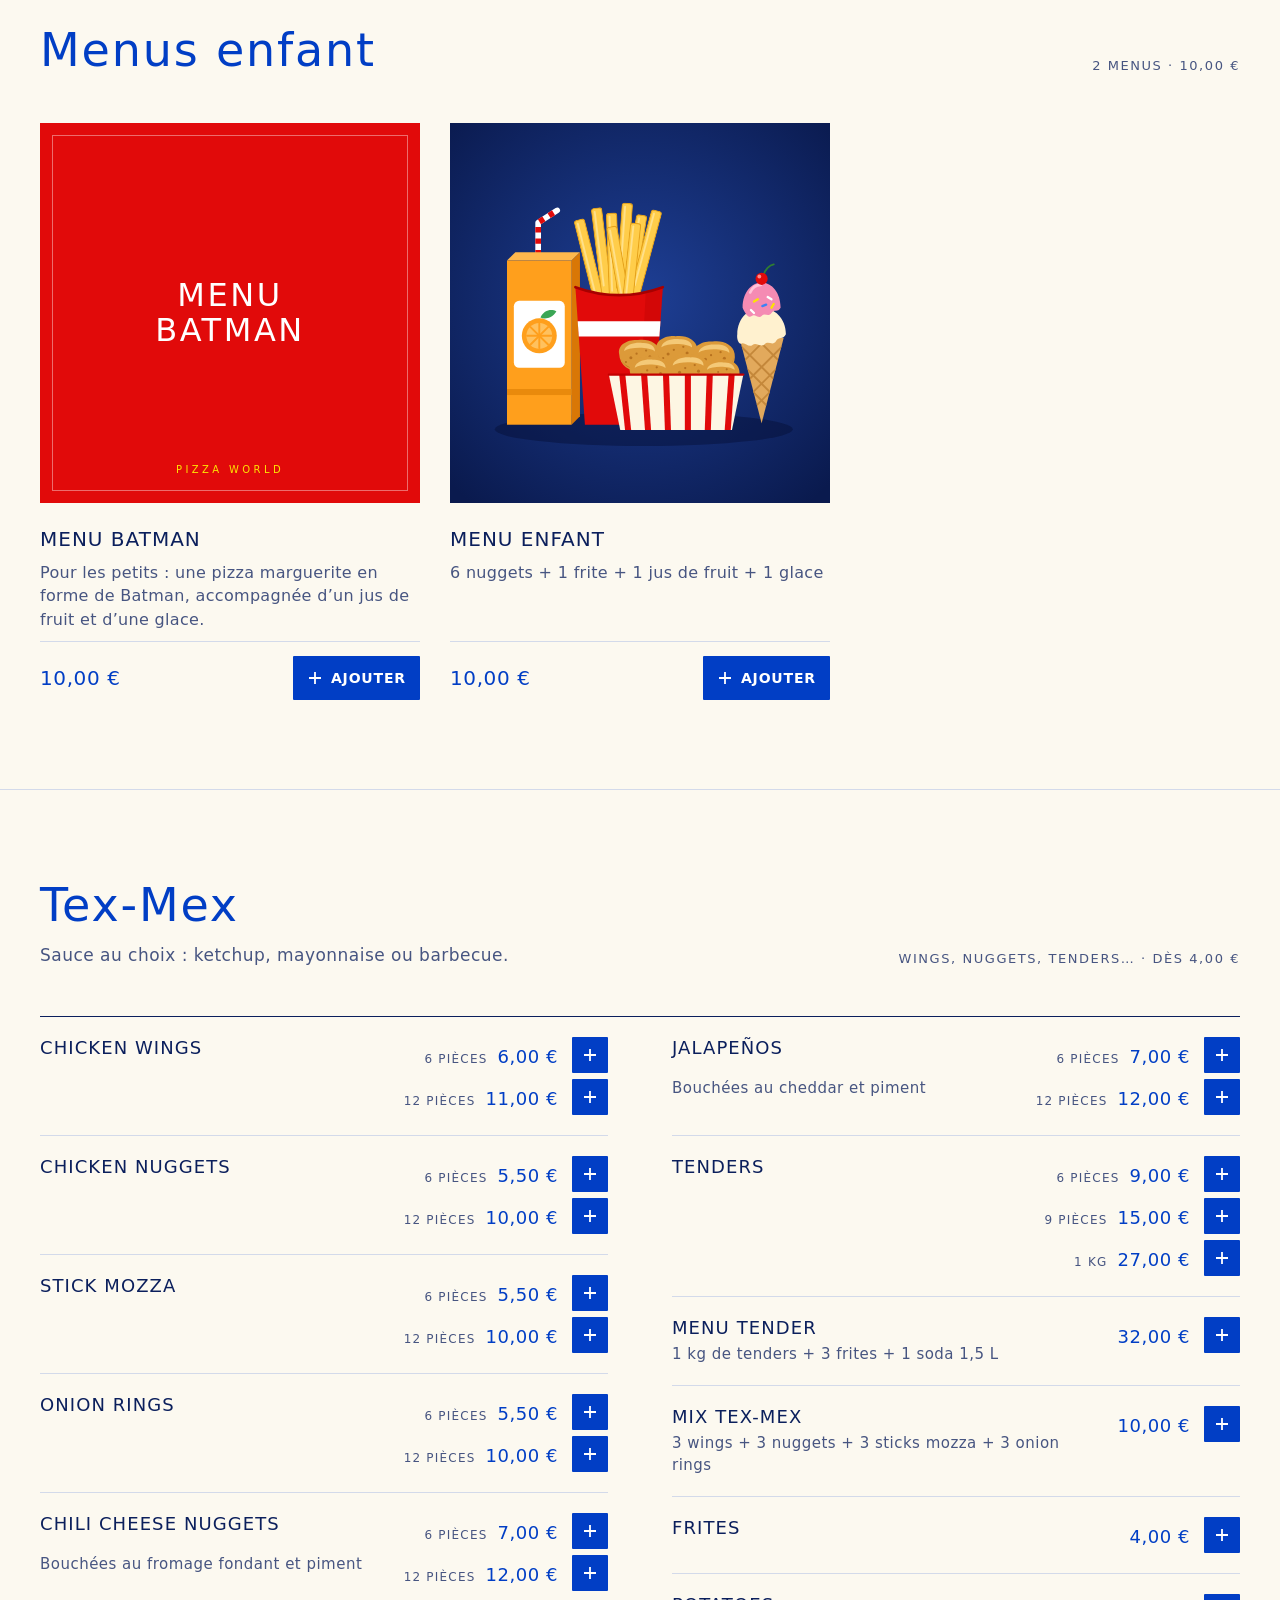
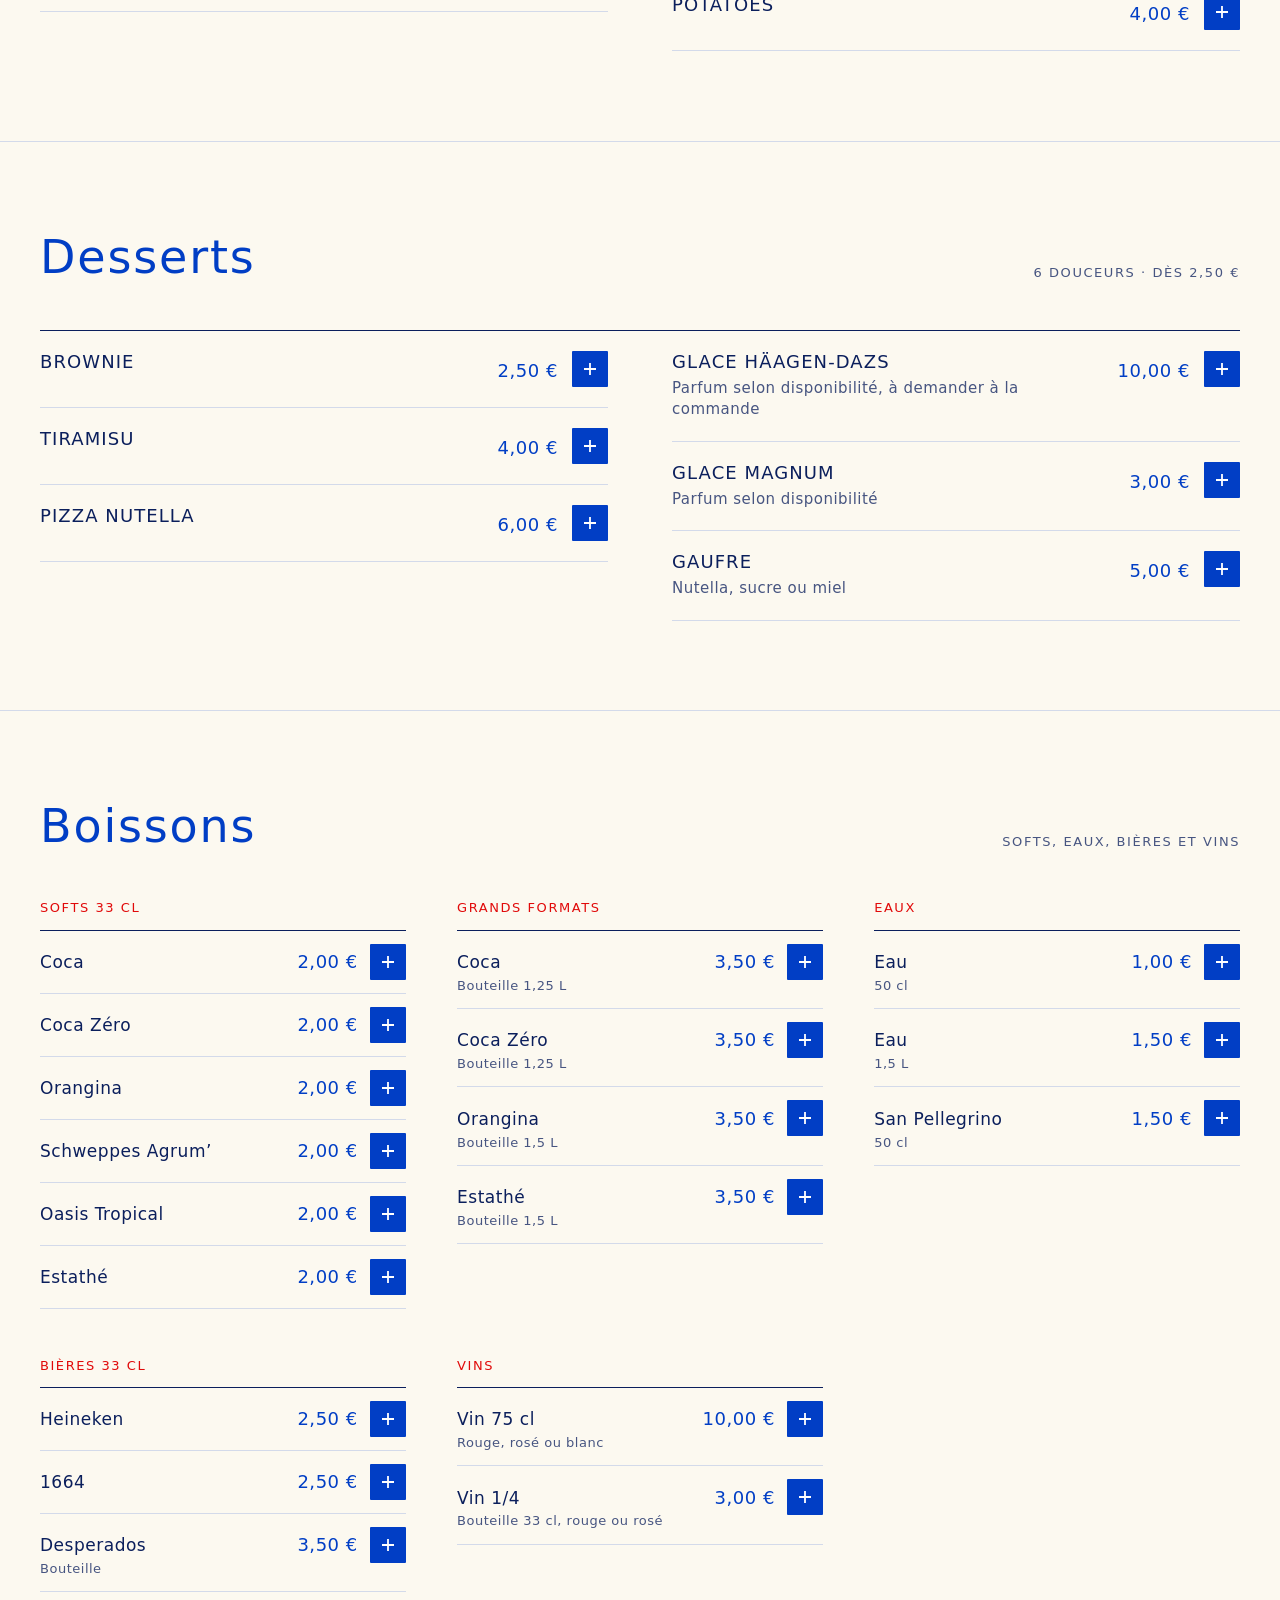
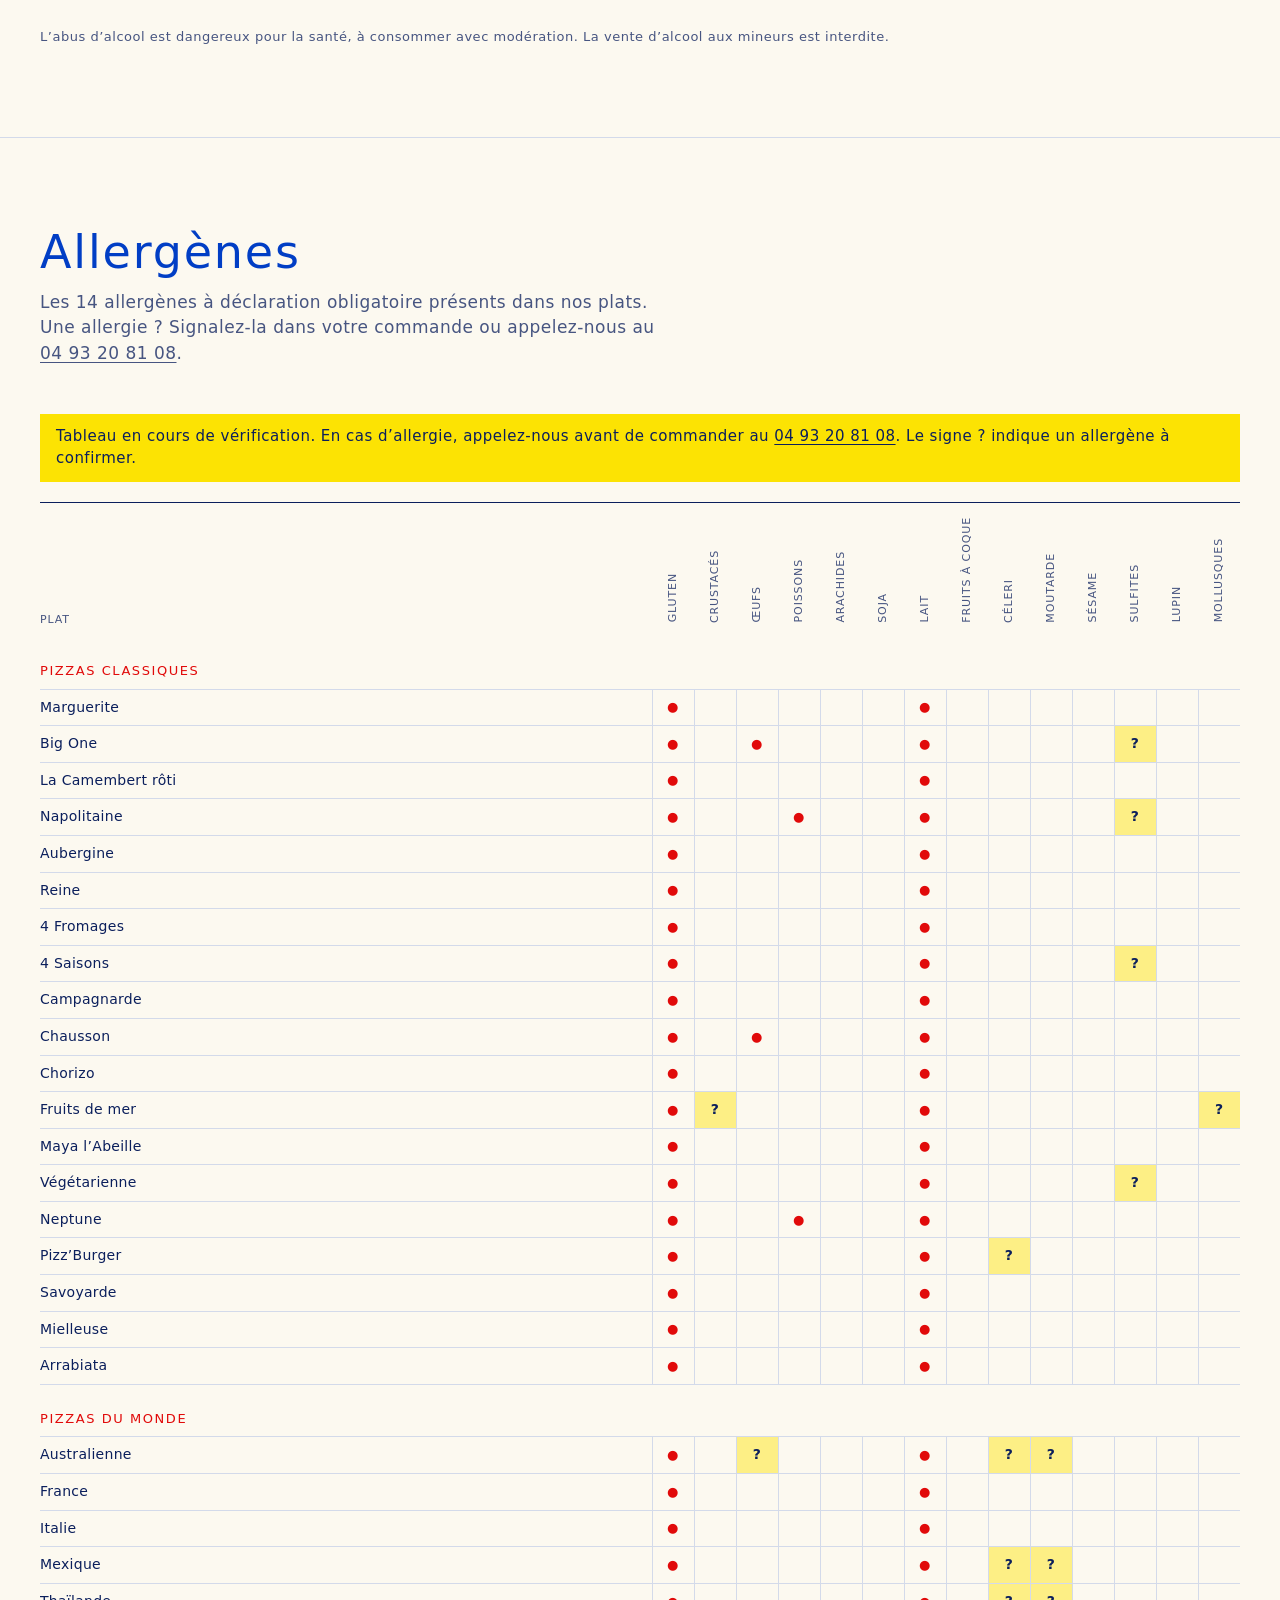
==== commit 0bc0bba7: "Ajout du lien TikTok @pizza.world.cagne Co-Authored-By: Claude Opus 5.5 <noreply@anthropic.com>" ====
--- a/carte.html
+++ b/carte.html
@@ -43,6 +43,7 @@
     <symbol id="i-arrow" viewBox="0 0 16 16"><path fill="none" stroke="currentColor" stroke-width="1.5" d="M1 8h13M9 3l5 5-5 5"/></symbol>
     <symbol id="i-up" viewBox="0 0 16 16"><path fill="none" stroke="currentColor" stroke-width="1.6" d="M3 10.5 8 5.5l5 5"/></symbol>
     <symbol id="i-instagram" viewBox="0 0 24 24"><g fill="none" stroke="currentColor" stroke-width="1.6"><rect x="3" y="3" width="18" height="18" rx="5"/><circle cx="12" cy="12" r="4.2"/></g><circle cx="17.4" cy="6.6" r="1.1" fill="currentColor"/></symbol>
+    <symbol id="i-tiktok" viewBox="0 0 24 24"><path fill="currentColor" d="M12.525.02c1.31-.02 2.61-.01 3.91-.02.08 1.53.63 3.09 1.75 4.17 1.12 1.11 2.7 1.62 4.24 1.79v4.03c-1.44-.05-2.89-.35-4.2-.97-.57-.26-1.1-.59-1.62-.93-.01 2.92.01 5.84-.02 8.75-.08 1.4-.54 2.79-1.35 3.94-1.31 1.92-3.58 3.17-5.91 3.21-1.43.08-2.86-.31-4.08-1.03-2.02-1.19-3.44-3.37-3.65-5.71-.02-.5-.03-1-.01-1.49.18-1.9 1.12-3.72 2.58-4.96 1.66-1.44 3.98-2.13 6.15-1.72.02 1.48-.04 2.96-.04 4.44-.99-.32-2.15-.23-3.02.37-.63.41-1.11 1.04-1.36 1.75-.21.51-.15 1.07-.14 1.61.24 1.64 1.82 3.02 3.5 2.87 1.12-.01 2.19-.66 2.77-1.61.19-.33.4-.67.41-1.06.1-1.79.06-3.57.07-5.36.01-4.03-.01-8.05.02-12.07z"/></symbol>
     <symbol id="i-whatsapp" viewBox="0 0 24 24"><path fill="currentColor" d="M17.472 14.382c-.297-.149-1.758-.867-2.03-.967-.273-.099-.471-.148-.67.15-.197.297-.767.966-.94 1.164-.173.199-.347.223-.644.075-.297-.15-1.255-.463-2.39-1.475-.883-.788-1.48-1.761-1.653-2.059-.173-.297-.018-.458.13-.606.134-.133.298-.347.446-.52.149-.174.198-.298.298-.497.099-.198.05-.371-.025-.52-.075-.149-.669-1.612-.916-2.207-.242-.579-.487-.5-.669-.51-.173-.008-.371-.01-.57-.01-.198 0-.52.074-.792.372-.272.297-1.04 1.016-1.04 2.479 0 1.462 1.065 2.875 1.213 3.074.149.198 2.096 3.2 5.077 4.487.709.306 1.262.489 1.694.625.712.227 1.36.195 1.871.118.571-.085 1.758-.719 2.006-1.413.248-.694.248-1.289.173-1.413-.074-.124-.272-.198-.57-.347m-5.421 7.403h-.004a9.87 9.87 0 0 1-5.031-1.378l-.361-.214-3.741.982.998-3.648-.235-.374a9.86 9.86 0 0 1-1.51-5.26c.001-5.45 4.436-9.884 9.888-9.884 2.64 0 5.122 1.03 6.988 2.898a9.825 9.825 0 0 1 2.893 6.994c-.003 5.45-4.437 9.884-9.885 9.884m8.413-18.297A11.815 11.815 0 0 0 12.05 0C5.495 0 .16 5.335.157 11.892c0 2.096.547 4.142 1.588 5.945L.057 24l6.305-1.654a11.882 11.882 0 0 0 5.683 1.448h.005c6.554 0 11.89-5.335 11.893-11.893a11.821 11.821 0 0 0-3.48-8.413Z"/></symbol>
   </svg>
 
@@ -93,6 +94,9 @@
         <a class="nav-icon" href="https://www.instagram.com/pizzaworldcagnes/" target="_blank" rel="noopener" aria-label="Instagram @pizzaworldcagnes (nouvelle fenêtre)">
           <svg class="icon" aria-hidden="true"><use href="#i-instagram"/></svg>
         </a>
+        <a class="nav-icon" href="https://www.tiktok.com/@pizza.world.cagne" target="_blank" rel="noopener" aria-label="TikTok @pizza.world.cagne (nouvelle fenêtre)">
+          <svg class="icon" aria-hidden="true"><use href="#i-tiktok"/></svg>
+        </a>
         <a class="btn btn-sm" href="tel:+33493208108">
           <svg class="icon" aria-hidden="true"><use href="#i-phone"/></svg>04 93 20 81 08
         </a>
@@ -116,6 +120,7 @@
         <p class="status" data-open-status hidden></p>
         <a class="btn" href="tel:+33493208108"><svg class="icon" aria-hidden="true"><use href="#i-phone"/></svg>Commander · 04 93 20 81 08</a>
         <a class="social-link" href="https://www.instagram.com/pizzaworldcagnes/" target="_blank" rel="noopener"><svg class="icon" aria-hidden="true"><use href="#i-instagram"/></svg>@pizzaworldcagnes</a>
+        <a class="social-link" href="https://www.tiktok.com/@pizza.world.cagne" target="_blank" rel="noopener"><svg class="icon" aria-hidden="true"><use href="#i-tiktok"/></svg>@pizza.world.cagne</a>
         <p class="small muted">52 avenue de Grasse, 06800 Cagnes-sur-Mer</p>
       </div>
     </div>
@@ -812,6 +817,7 @@
         <address>Pizza World Cagnes-sur-Mer<br>52 avenue de Grasse<br>06800 Cagnes-sur-Mer</address>
         <a class="link-arrow" href="https://www.google.com/maps/search/?api=1&amp;query=Pizza%20World%2052%20avenue%20de%20Grasse%2006800%20Cagnes-sur-Mer" target="_blank" rel="noopener">Itinéraire <svg class="icon" aria-hidden="true"><use href="#i-arrow"/></svg></a>
         <a class="social-link" href="https://www.instagram.com/pizzaworldcagnes/" target="_blank" rel="noopener"><svg class="icon" aria-hidden="true"><use href="#i-instagram"/></svg>@pizzaworldcagnes</a>
+        <a class="social-link" href="https://www.tiktok.com/@pizza.world.cagne" target="_blank" rel="noopener"><svg class="icon" aria-hidden="true"><use href="#i-tiktok"/></svg>@pizza.world.cagne</a>
         <p class="small muted">Une question, une candidature&nbsp;? Appelez-nous ou passez nous voir.</p>
       </div>
     </div>
@@ -828,6 +834,7 @@
         <a href="index.html#promotions" data-promos-link>Promos</a>
         <a href="index.html#qui-sommes-nous">Qui sommes-nous</a>
         <a href="https://www.instagram.com/pizzaworldcagnes/" target="_blank" rel="noopener">Instagram</a>
+        <a href="https://www.tiktok.com/@pizza.world.cagne" target="_blank" rel="noopener">TikTok</a>
         <a href="mentions-legales.html">Mentions légales et CGV</a>
       </nav>
     </div>
